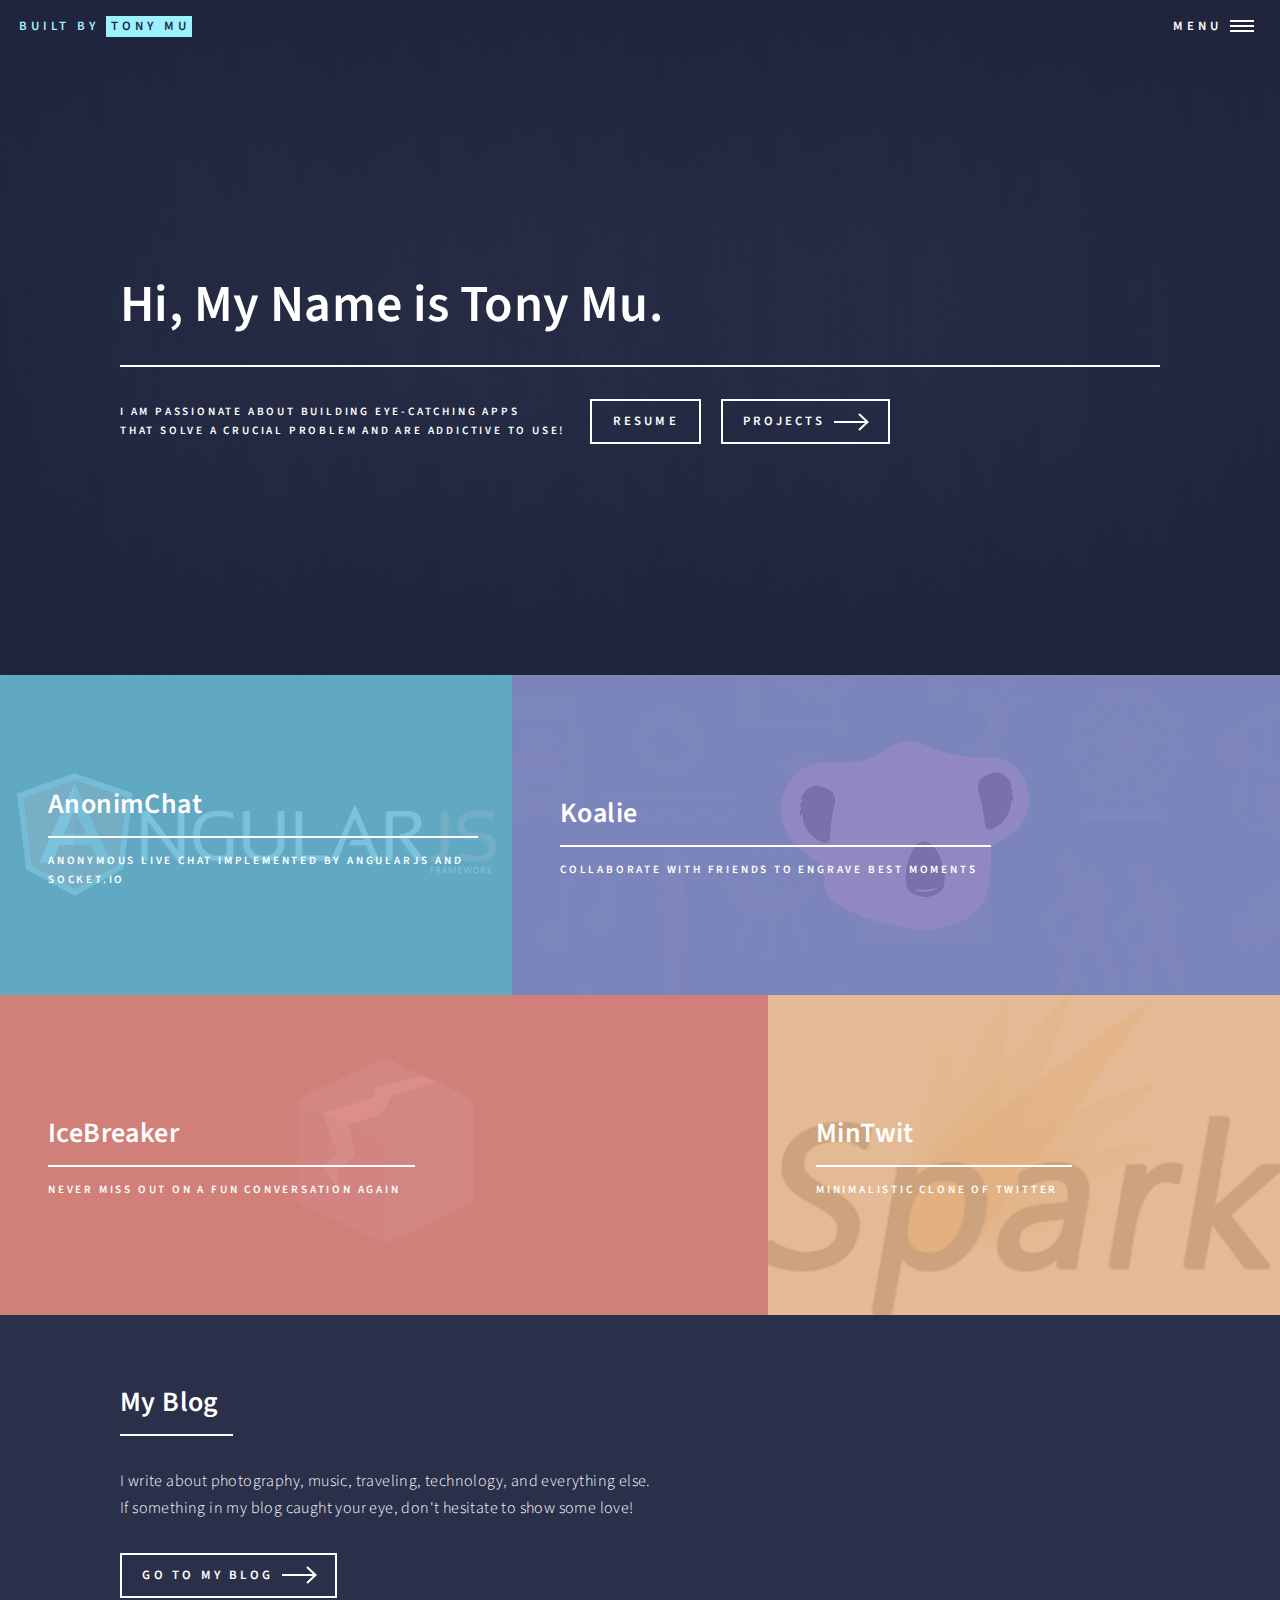
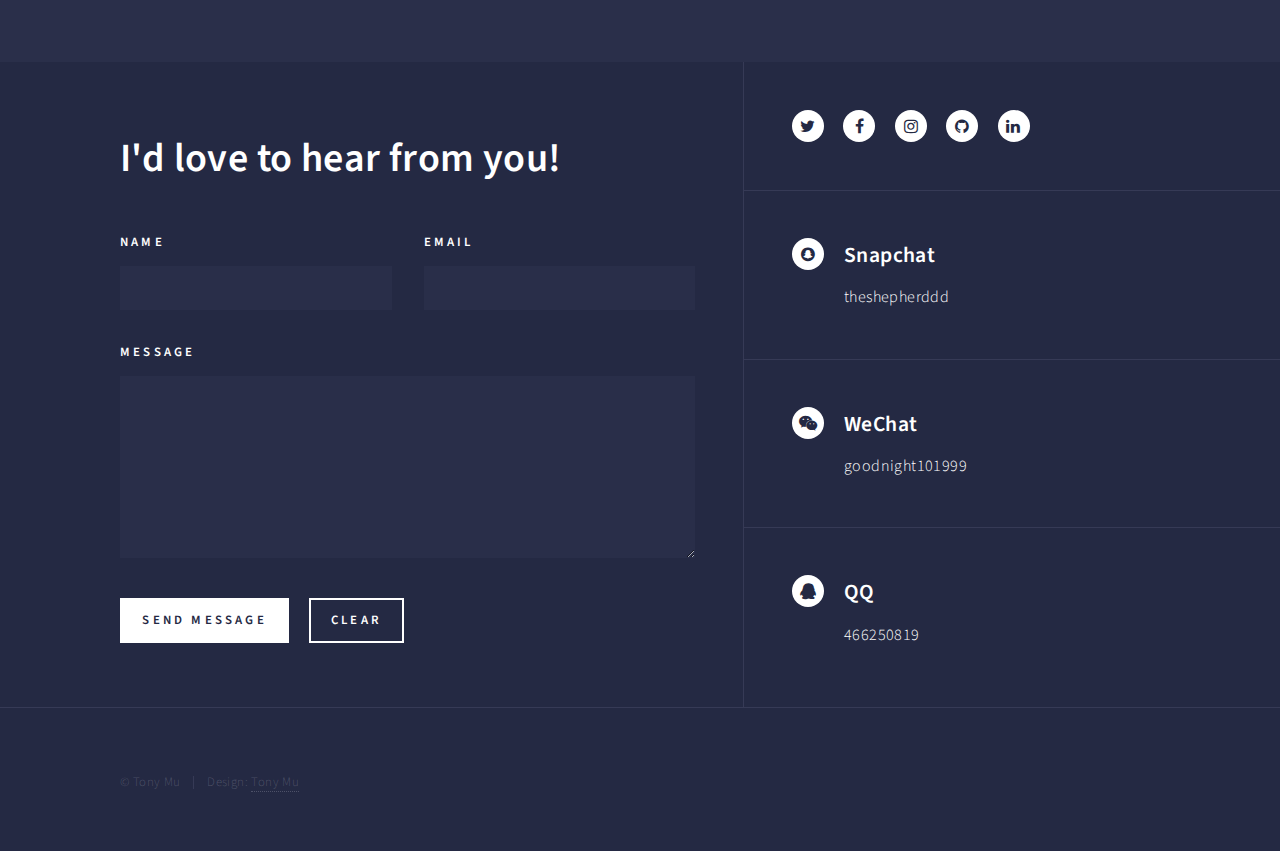
==== index.html @ 411e4b1d "changed content of feature image" ====
<!DOCTYPE HTML>
<html>
	<head>
		<title>@tonymuu</title>
		<meta charset="utf-8" />
		<meta name="viewport" content="width=device-width, initial-scale=1, user-scalable=no" />
		<meta property="og:title" content="@TonyMuu" />
		<meta property="og:type" content="portfolio" />
		<meta property="og:url" content="http://tonymuu.github.io/" />
		<meta property="og:image" content="http://tonymuu.github.io/images/feature.png" />
		<!--[if lte IE 8]><script src="assets/js/ie/html5shiv.js"></script><![endif]-->
		<link rel="stylesheet" href="assets/css/main.css" />
		<!--[if lte IE 9]><link rel="stylesheet" href="assets/css/ie9.css" /><![endif]-->
		<!--[if lte IE 8]><link rel="stylesheet" href="assets/css/ie8.css" /><![endif]-->
	</head>
	<body>

		<!-- Wrapper -->
			<div id="wrapper">

				<!-- Header -->
					<header id="header" class="alt">
						<a href="index.html" class="logo">Built <span>by <strong>Tony Mu</strong></span></a>
						<nav>
							<a href="#menu">Menu</a>
						</nav>
					</header>

				<!-- Menu -->
					<nav id="menu">
						<ul class="links">
							<li><a href="index.html">Home</a></li>
							<li><a href="https://drive.google.com/open?id=0B1cHug1K0j5HRnpONmhCLW1rVEk">Resume</a></li>
							<li><a href="#one">Projects</a></li>
							<li><a href="#two">Blog</a></li>
						</ul>
						<ul class="actions vertical">
							<li><a href="#contact" class="button special fit">Contact Me</a></li>
							<!-- <li><a href="#" class="button fit">Log In</a></li> -->
						</ul>
					</nav>

				<!-- Banner -->
					<section id="banner" class="major">
						<div class="inner">
							<header class="major">
								<h1>Hi, My Name is Tony Mu. </h1>
							</header>
							<div class="content">
								<p>I am passionate about building eye-catching apps <br>
									that solve a crucial problem and are addictive to use! <br></p>
								<ul class="actions">
									<li><a href="https://drive.google.com/open?id=0B1cHug1K0j5HRnpONmhCLW1rVEk" class="button">Resume</a></li>
									<li><a href="#one" class="button next scrolly">Projects</a></li>
								</ul>
							</div>
						</div>
					</section>

				<!-- Main -->
					<div id="main">

						<!-- One -->
							<section id="one" class="tiles">
								<article>
									<span class="image">
										<img src="images/pic01.jpg" alt="" />
									</span>
									<header class="major">
										<h3><a href="https://github.com/tonymuu/live-chat-app" class="link">AnonimChat</a></h3>
										<p>Anonymous live chat implemented by AngularJS and Socket.io</p>
									</header>
								</article>
								<article>
									<span class="image">
										<img src="images/pic02.jpg" alt="" />
									</span>
									<header class="major">
										<h3><a href="koalie.html" class="link">Koalie</a></h3>
										<p>Collaborate with friends to engrave best moments</p>
									</header>
								</article>
								<article>
									<span class="image">
										<img src="images/pic03.jpg" alt="" />
									</span>
									<header class="major">
										<h3><a href="icebreaker.html" class="link">IceBreaker</a></h3>
										<p>Never miss out on a fun conversation again</p>
									</header>
								</article>
								<article>
									<span class="image">
										<img src="images/pic04.jpg" alt="" />
									</span>
									<header class="major">
										<h3><a href="https://github.com/tonymuu/mini-twitter-clone" class="link">MinTwit</a></h3>
										<p>Minimalistic clone of twitter</p>
									</header>
								</article>
								<!-- <article>
									<span class="image">
										<img src="images/pic05.jpg" alt="" />
									</span>
									<header class="major">
										<h3><a href="landing.html" class="link">Etiam</a></h3>
										<p>Feugiat amet tempus</p>
									</header>
								</article> -->
							</section>

						<!-- Two -->
							<section id="two">
								<div class="inner">
									<header class="major">
										<h2>My Blog</h2>
									</header>
									<p>I write about photography, music, traveling, technology, and everything else. <br>
										If something in my blog caught your eye, don't hesitate to show some love!</p>
									<ul class="actions">
										<li><a href="http://www.itonymu.com/" class="button next">Go to My Blog</a></li>
									</ul>
								</div>
							</section>

					</div>

				<!-- Contact -->
					<section id="contact">
						<div class="inner">
							<section>
								<h1>I'd love to hear from you!</h1>
								<form action="https://formspree.io/tonymu4781@gmail.com" method="POST">
									<div class="field half first">
										<label for="name">Name</label>
										<input type="text" name="name" id="name" />
									</div>
									<div class="field half">
										<label for="email">Email</label>
										<input type="text" name="email" id="email" />
									</div>
									<div class="field">
										<label for="message">Message</label>
										<textarea name="message" id="message" rows="6"></textarea>
									</div>
									<ul class="actions">
										<li><input type="submit" value="Send Message" class="special" /></li>
										<li><input type="reset" value="Clear" /></li>
									</ul>
								</form>
							</section>
							<section class="split">
								<section>
									<ul class="icons">
										<li><a href="https://twitter.com/tonymuu" class="icon alt fa-twitter"><span class="label">Twitter</span></a></li>
										<li><a href="https://www.facebook.com/tong.mu.104" class="icon alt fa-facebook"><span class="label">Facebook</span></a></li>
										<li><a href="https://www.instagram.com/tonymuu/" class="icon alt fa-instagram"><span class="label">Instagram</span></a></li>
										<li><a href="https://github.com/tonymuu" class="icon alt fa-github"><span class="label">GitHub</span></a></li>
										<li><a href="https://www.linkedin.com/in/tonymu" class="icon alt fa-linkedin"><span class="label">LinkedIn</span></a></li>
									</ul>
								</section>
								<section>
									<div class="contact-method">
										<span class="icon alt fa-snapchat"></span>
										<h3>Snapchat</h3>
										<span>theshepherddd</span>
									</div>
								</section>
								<section>
									<div class="contact-method">
										<span class="icon alt fa-weixin"></span>
										<h3>WeChat</h3>
										<span>goodnight101999</span>
									</div>
								</section>
								<section>
									<div class="contact-method">
										<span class="icon alt fa-qq"></span>
										<h3>QQ</h3>
										<span>466250819</span>
									</div>
								</section>
							</section>
						</div>
					</section>

				<!-- Footer -->
					<footer id="footer">
						<div class="inner">
							<!-- <ul class="icons">
								<li><a href="https://twitter.com/tonymuu" class="icon alt fa-twitter"><span class="label">Twitter</span></a></li>
								<li><a href="https://www.facebook.com/tong.mu.104" class="icon alt fa-facebook"><span class="label">Facebook</span></a></li>
								<li><a href="https://www.instagram.com/tonymuu/" class="icon alt fa-instagram"><span class="label">Instagram</span></a></li>
								<li><a href="https://github.com/tonymuu" class="icon alt fa-github"><span class="label">GitHub</span></a></li>
								<li><a href="https://www.linkedin.com/in/tonymu" class="icon alt fa-linkedin"><span class="label">LinkedIn</span></a></li>
							</ul> -->
							<ul class="copyright">
								<li>&copy; Tony Mu</li><li>Design: <a href="#">Tony Mu</a></li>
							</ul>
						</div>
					</footer>

			</div>

		<!-- Scripts -->
			<script src="assets/js/jquery.min.js"></script>
			<script src="assets/js/jquery.scrolly.min.js"></script>
			<script src="assets/js/jquery.scrollex.min.js"></script>
			<script src="assets/js/skel.min.js"></script>
			<script src="assets/js/util.js"></script>
			<!--[if lte IE 8]><script src="assets/js/ie/respond.min.js"></script><![endif]-->
			<script src="assets/js/main.js"></script>
			<script>
  			(function(i,s,o,g,r,a,m){i['GoogleAnalyticsObject']=r;i[r]=i[r]||function(){
			  (i[r].q=i[r].q||[]).push(arguments)},i[r].l=1*new Date();a=s.createElement(o),
			  m=s.getElementsByTagName(o)[0];a.async=1;a.src=g;m.parentNode.insertBefore(a,m)
			  })(window,document,'script','https://www.google-analytics.com/analytics.js','ga');
			  ga('create', 'UA-88027079-1', 'auto');
			  ga('send', 'pageview');
			</script>

	</body>
</html>
---- assets/css/main.css ----
@import url(font-awesome.min.css);
@import url("https://fonts.googleapis.com/css?family=Source+Sans+Pro:300,300italic,600,600italic");

/*
	Forty by HTML5 UP
	html5up.net | @ajlkn
	Free for personal and commercial use under the CCA 3.0 license (html5up.net/license)
*/

/* Reset */

	html, body, div, span, applet, object, iframe, h1, h2, h3, h4, h5, h6, p, blockquote, pre, a, abbr, acronym, address, big, cite, code, del, dfn, em, img, ins, kbd, q, s, samp, small, strike, strong, sub, sup, tt, var, b, u, i, center, dl, dt, dd, ol, ul, li, fieldset, form, label, legend, table, caption, tbody, tfoot, thead, tr, th, td, article, aside, canvas, details, embed, figure, figcaption, footer, header, hgroup, menu, nav, output, ruby, section, summary, time, mark, audio, video {
		margin: 0;
		padding: 0;
		border: 0;
		font-size: 100%;
		font: inherit;
		vertical-align: baseline;
	}

	article, aside, details, figcaption, figure, footer, header, hgroup, menu, nav, section {
		display: block;
	}

	body {
		line-height: 1;
	}

	ol, ul {
		list-style: none;
	}

	blockquote, q {
		quotes: none;
	}

	blockquote:before, blockquote:after, q:before, q:after {
		content: '';
		content: none;
	}

	table {
		border-collapse: collapse;
		border-spacing: 0;
	}

	body {
		-webkit-text-size-adjust: none;
	}

/* Box Model */

	*, *:before, *:after {
		-moz-box-sizing: border-box;
		-webkit-box-sizing: border-box;
		box-sizing: border-box;
	}

/* Grid */

	.row {
		border-bottom: solid 1px transparent;
		-moz-box-sizing: border-box;
		-webkit-box-sizing: border-box;
		box-sizing: border-box;
	}

	.row > * {
		float: left;
		-moz-box-sizing: border-box;
		-webkit-box-sizing: border-box;
		box-sizing: border-box;
	}

	.row:after, .row:before {
		content: '';
		display: block;
		clear: both;
		height: 0;
	}

	.row.uniform > * > :first-child {
		margin-top: 0;
	}

	.row.uniform > * > :last-child {
		margin-bottom: 0;
	}

	.row.\30 \25 > * {
		padding: 0 0 0 0em;
	}

	.row.\30 \25 {
		margin: 0 0 -1px 0em;
	}

	.row.uniform.\30 \25 > * {
		padding: 0em 0 0 0em;
	}

	.row.uniform.\30 \25 {
		margin: 0em 0 -1px 0em;
	}

	.row > * {
		padding: 0 0 0 2em;
	}

	.row {
		margin: 0 0 -1px -2em;
	}

	.row.uniform > * {
		padding: 2em 0 0 2em;
	}

	.row.uniform {
		margin: -2em 0 -1px -2em;
	}

	.row.\32 00\25 > * {
		padding: 0 0 0 4em;
	}

	.row.\32 00\25 {
		margin: 0 0 -1px -4em;
	}

	.row.uniform.\32 00\25 > * {
		padding: 4em 0 0 4em;
	}

	.row.uniform.\32 00\25 {
		margin: -4em 0 -1px -4em;
	}

	.row.\31 50\25 > * {
		padding: 0 0 0 3em;
	}

	.row.\31 50\25 {
		margin: 0 0 -1px -3em;
	}

	.row.uniform.\31 50\25 > * {
		padding: 3em 0 0 3em;
	}

	.row.uniform.\31 50\25 {
		margin: -3em 0 -1px -3em;
	}

	.row.\35 0\25 > * {
		padding: 0 0 0 1em;
	}

	.row.\35 0\25 {
		margin: 0 0 -1px -1em;
	}

	.row.uniform.\35 0\25 > * {
		padding: 1em 0 0 1em;
	}

	.row.uniform.\35 0\25 {
		margin: -1em 0 -1px -1em;
	}

	.row.\32 5\25 > * {
		padding: 0 0 0 0.5em;
	}

	.row.\32 5\25 {
		margin: 0 0 -1px -0.5em;
	}

	.row.uniform.\32 5\25 > * {
		padding: 0.5em 0 0 0.5em;
	}

	.row.uniform.\32 5\25 {
		margin: -0.5em 0 -1px -0.5em;
	}

	.\31 2u, .\31 2u\24 {
		width: 100%;
		clear: none;
		margin-left: 0;
	}

	.\31 1u, .\31 1u\24 {
		width: 91.6666666667%;
		clear: none;
		margin-left: 0;
	}

	.\31 0u, .\31 0u\24 {
		width: 83.3333333333%;
		clear: none;
		margin-left: 0;
	}

	.\39 u, .\39 u\24 {
		width: 75%;
		clear: none;
		margin-left: 0;
	}

	.\38 u, .\38 u\24 {
		width: 66.6666666667%;
		clear: none;
		margin-left: 0;
	}

	.\37 u, .\37 u\24 {
		width: 58.3333333333%;
		clear: none;
		margin-left: 0;
	}

	.\36 u, .\36 u\24 {
		width: 50%;
		clear: none;
		margin-left: 0;
	}

	.\35 u, .\35 u\24 {
		width: 41.6666666667%;
		clear: none;
		margin-left: 0;
	}

	.\34 u, .\34 u\24 {
		width: 33.3333333333%;
		clear: none;
		margin-left: 0;
	}

	.\33 u, .\33 u\24 {
		width: 25%;
		clear: none;
		margin-left: 0;
	}

	.\32 u, .\32 u\24 {
		width: 16.6666666667%;
		clear: none;
		margin-left: 0;
	}

	.\31 u, .\31 u\24 {
		width: 8.3333333333%;
		clear: none;
		margin-left: 0;
	}

	.\31 2u\24 + *,
	.\31 1u\24 + *,
	.\31 0u\24 + *,
	.\39 u\24 + *,
	.\38 u\24 + *,
	.\37 u\24 + *,
	.\36 u\24 + *,
	.\35 u\24 + *,
	.\34 u\24 + *,
	.\33 u\24 + *,
	.\32 u\24 + *,
	.\31 u\24 + * {
		clear: left;
	}

	.\-11u {
		margin-left: 91.66667%;
	}

	.\-10u {
		margin-left: 83.33333%;
	}

	.\-9u {
		margin-left: 75%;
	}

	.\-8u {
		margin-left: 66.66667%;
	}

	.\-7u {
		margin-left: 58.33333%;
	}

	.\-6u {
		margin-left: 50%;
	}

	.\-5u {
		margin-left: 41.66667%;
	}

	.\-4u {
		margin-left: 33.33333%;
	}

	.\-3u {
		margin-left: 25%;
	}

	.\-2u {
		margin-left: 16.66667%;
	}

	.\-1u {
		margin-left: 8.33333%;
	}

	@media screen and (max-width: 1680px) {

		.row > * {
			padding: 0 0 0 2em;
		}

		.row {
			margin: 0 0 -1px -2em;
		}

		.row.uniform > * {
			padding: 2em 0 0 2em;
		}

		.row.uniform {
			margin: -2em 0 -1px -2em;
		}

		.row.\32 00\25 > * {
			padding: 0 0 0 4em;
		}

		.row.\32 00\25 {
			margin: 0 0 -1px -4em;
		}

		.row.uniform.\32 00\25 > * {
			padding: 4em 0 0 4em;
		}

		.row.uniform.\32 00\25 {
			margin: -4em 0 -1px -4em;
		}

		.row.\31 50\25 > * {
			padding: 0 0 0 3em;
		}

		.row.\31 50\25 {
			margin: 0 0 -1px -3em;
		}

		.row.uniform.\31 50\25 > * {
			padding: 3em 0 0 3em;
		}

		.row.uniform.\31 50\25 {
			margin: -3em 0 -1px -3em;
		}

		.row.\35 0\25 > * {
			padding: 0 0 0 1em;
		}

		.row.\35 0\25 {
			margin: 0 0 -1px -1em;
		}

		.row.uniform.\35 0\25 > * {
			padding: 1em 0 0 1em;
		}

		.row.uniform.\35 0\25 {
			margin: -1em 0 -1px -1em;
		}

		.row.\32 5\25 > * {
			padding: 0 0 0 0.5em;
		}

		.row.\32 5\25 {
			margin: 0 0 -1px -0.5em;
		}

		.row.uniform.\32 5\25 > * {
			padding: 0.5em 0 0 0.5em;
		}

		.row.uniform.\32 5\25 {
			margin: -0.5em 0 -1px -0.5em;
		}

		.\31 2u\28xlarge\29, .\31 2u\24\28xlarge\29 {
			width: 100%;
			clear: none;
			margin-left: 0;
		}

		.\31 1u\28xlarge\29, .\31 1u\24\28xlarge\29 {
			width: 91.6666666667%;
			clear: none;
			margin-left: 0;
		}

		.\31 0u\28xlarge\29, .\31 0u\24\28xlarge\29 {
			width: 83.3333333333%;
			clear: none;
			margin-left: 0;
		}

		.\39 u\28xlarge\29, .\39 u\24\28xlarge\29 {
			width: 75%;
			clear: none;
			margin-left: 0;
		}

		.\38 u\28xlarge\29, .\38 u\24\28xlarge\29 {
			width: 66.6666666667%;
			clear: none;
			margin-left: 0;
		}

		.\37 u\28xlarge\29, .\37 u\24\28xlarge\29 {
			width: 58.3333333333%;
			clear: none;
			margin-left: 0;
		}

		.\36 u\28xlarge\29, .\36 u\24\28xlarge\29 {
			width: 50%;
			clear: none;
			margin-left: 0;
		}

		.\35 u\28xlarge\29, .\35 u\24\28xlarge\29 {
			width: 41.6666666667%;
			clear: none;
			margin-left: 0;
		}

		.\34 u\28xlarge\29, .\34 u\24\28xlarge\29 {
			width: 33.3333333333%;
			clear: none;
			margin-left: 0;
		}

		.\33 u\28xlarge\29, .\33 u\24\28xlarge\29 {
			width: 25%;
			clear: none;
			margin-left: 0;
		}

		.\32 u\28xlarge\29, .\32 u\24\28xlarge\29 {
			width: 16.6666666667%;
			clear: none;
			margin-left: 0;
		}

		.\31 u\28xlarge\29, .\31 u\24\28xlarge\29 {
			width: 8.3333333333%;
			clear: none;
			margin-left: 0;
		}

		.\31 2u\24\28xlarge\29 + *,
		.\31 1u\24\28xlarge\29 + *,
		.\31 0u\24\28xlarge\29 + *,
		.\39 u\24\28xlarge\29 + *,
		.\38 u\24\28xlarge\29 + *,
		.\37 u\24\28xlarge\29 + *,
		.\36 u\24\28xlarge\29 + *,
		.\35 u\24\28xlarge\29 + *,
		.\34 u\24\28xlarge\29 + *,
		.\33 u\24\28xlarge\29 + *,
		.\32 u\24\28xlarge\29 + *,
		.\31 u\24\28xlarge\29 + * {
			clear: left;
		}

		.\-11u\28xlarge\29 {
			margin-left: 91.66667%;
		}

		.\-10u\28xlarge\29 {
			margin-left: 83.33333%;
		}

		.\-9u\28xlarge\29 {
			margin-left: 75%;
		}

		.\-8u\28xlarge\29 {
			margin-left: 66.66667%;
		}

		.\-7u\28xlarge\29 {
			margin-left: 58.33333%;
		}

		.\-6u\28xlarge\29 {
			margin-left: 50%;
		}

		.\-5u\28xlarge\29 {
			margin-left: 41.66667%;
		}

		.\-4u\28xlarge\29 {
			margin-left: 33.33333%;
		}

		.\-3u\28xlarge\29 {
			margin-left: 25%;
		}

		.\-2u\28xlarge\29 {
			margin-left: 16.66667%;
		}

		.\-1u\28xlarge\29 {
			margin-left: 8.33333%;
		}

	}

	@media screen and (max-width: 1280px) {

		.row > * {
			padding: 0 0 0 1.5em;
		}

		.row {
			margin: 0 0 -1px -1.5em;
		}

		.row.uniform > * {
			padding: 1.5em 0 0 1.5em;
		}

		.row.uniform {
			margin: -1.5em 0 -1px -1.5em;
		}

		.row.\32 00\25 > * {
			padding: 0 0 0 3em;
		}

		.row.\32 00\25 {
			margin: 0 0 -1px -3em;
		}

		.row.uniform.\32 00\25 > * {
			padding: 3em 0 0 3em;
		}

		.row.uniform.\32 00\25 {
			margin: -3em 0 -1px -3em;
		}

		.row.\31 50\25 > * {
			padding: 0 0 0 2.25em;
		}

		.row.\31 50\25 {
			margin: 0 0 -1px -2.25em;
		}

		.row.uniform.\31 50\25 > * {
			padding: 2.25em 0 0 2.25em;
		}

		.row.uniform.\31 50\25 {
			margin: -2.25em 0 -1px -2.25em;
		}

		.row.\35 0\25 > * {
			padding: 0 0 0 0.75em;
		}

		.row.\35 0\25 {
			margin: 0 0 -1px -0.75em;
		}

		.row.uniform.\35 0\25 > * {
			padding: 0.75em 0 0 0.75em;
		}

		.row.uniform.\35 0\25 {
			margin: -0.75em 0 -1px -0.75em;
		}

		.row.\32 5\25 > * {
			padding: 0 0 0 0.375em;
		}

		.row.\32 5\25 {
			margin: 0 0 -1px -0.375em;
		}

		.row.uniform.\32 5\25 > * {
			padding: 0.375em 0 0 0.375em;
		}

		.row.uniform.\32 5\25 {
			margin: -0.375em 0 -1px -0.375em;
		}

		.\31 2u\28large\29, .\31 2u\24\28large\29 {
			width: 100%;
			clear: none;
			margin-left: 0;
		}

		.\31 1u\28large\29, .\31 1u\24\28large\29 {
			width: 91.6666666667%;
			clear: none;
			margin-left: 0;
		}

		.\31 0u\28large\29, .\31 0u\24\28large\29 {
			width: 83.3333333333%;
			clear: none;
			margin-left: 0;
		}

		.\39 u\28large\29, .\39 u\24\28large\29 {
			width: 75%;
			clear: none;
			margin-left: 0;
		}

		.\38 u\28large\29, .\38 u\24\28large\29 {
			width: 66.6666666667%;
			clear: none;
			margin-left: 0;
		}

		.\37 u\28large\29, .\37 u\24\28large\29 {
			width: 58.3333333333%;
			clear: none;
			margin-left: 0;
		}

		.\36 u\28large\29, .\36 u\24\28large\29 {
			width: 50%;
			clear: none;
			margin-left: 0;
		}

		.\35 u\28large\29, .\35 u\24\28large\29 {
			width: 41.6666666667%;
			clear: none;
			margin-left: 0;
		}

		.\34 u\28large\29, .\34 u\24\28large\29 {
			width: 33.3333333333%;
			clear: none;
			margin-left: 0;
		}

		.\33 u\28large\29, .\33 u\24\28large\29 {
			width: 25%;
			clear: none;
			margin-left: 0;
		}

		.\32 u\28large\29, .\32 u\24\28large\29 {
			width: 16.6666666667%;
			clear: none;
			margin-left: 0;
		}

		.\31 u\28large\29, .\31 u\24\28large\29 {
			width: 8.3333333333%;
			clear: none;
			margin-left: 0;
		}

		.\31 2u\24\28large\29 + *,
		.\31 1u\24\28large\29 + *,
		.\31 0u\24\28large\29 + *,
		.\39 u\24\28large\29 + *,
		.\38 u\24\28large\29 + *,
		.\37 u\24\28large\29 + *,
		.\36 u\24\28large\29 + *,
		.\35 u\24\28large\29 + *,
		.\34 u\24\28large\29 + *,
		.\33 u\24\28large\29 + *,
		.\32 u\24\28large\29 + *,
		.\31 u\24\28large\29 + * {
			clear: left;
		}

		.\-11u\28large\29 {
			margin-left: 91.66667%;
		}

		.\-10u\28large\29 {
			margin-left: 83.33333%;
		}

		.\-9u\28large\29 {
			margin-left: 75%;
		}

		.\-8u\28large\29 {
			margin-left: 66.66667%;
		}

		.\-7u\28large\29 {
			margin-left: 58.33333%;
		}

		.\-6u\28large\29 {
			margin-left: 50%;
		}

		.\-5u\28large\29 {
			margin-left: 41.66667%;
		}

		.\-4u\28large\29 {
			margin-left: 33.33333%;
		}

		.\-3u\28large\29 {
			margin-left: 25%;
		}

		.\-2u\28large\29 {
			margin-left: 16.66667%;
		}

		.\-1u\28large\29 {
			margin-left: 8.33333%;
		}

	}

	@media screen and (max-width: 980px) {

		.row > * {
			padding: 0 0 0 1.5em;
		}

		.row {
			margin: 0 0 -1px -1.5em;
		}

		.row.uniform > * {
			padding: 1.5em 0 0 1.5em;
		}

		.row.uniform {
			margin: -1.5em 0 -1px -1.5em;
		}

		.row.\32 00\25 > * {
			padding: 0 0 0 3em;
		}

		.row.\32 00\25 {
			margin: 0 0 -1px -3em;
		}

		.row.uniform.\32 00\25 > * {
			padding: 3em 0 0 3em;
		}

		.row.uniform.\32 00\25 {
			margin: -3em 0 -1px -3em;
		}

		.row.\31 50\25 > * {
			padding: 0 0 0 2.25em;
		}

		.row.\31 50\25 {
			margin: 0 0 -1px -2.25em;
		}

		.row.uniform.\31 50\25 > * {
			padding: 2.25em 0 0 2.25em;
		}

		.row.uniform.\31 50\25 {
			margin: -2.25em 0 -1px -2.25em;
		}

		.row.\35 0\25 > * {
			padding: 0 0 0 0.75em;
		}

		.row.\35 0\25 {
			margin: 0 0 -1px -0.75em;
		}

		.row.uniform.\35 0\25 > * {
			padding: 0.75em 0 0 0.75em;
		}

		.row.uniform.\35 0\25 {
			margin: -0.75em 0 -1px -0.75em;
		}

		.row.\32 5\25 > * {
			padding: 0 0 0 0.375em;
		}

		.row.\32 5\25 {
			margin: 0 0 -1px -0.375em;
		}

		.row.uniform.\32 5\25 > * {
			padding: 0.375em 0 0 0.375em;
		}

		.row.uniform.\32 5\25 {
			margin: -0.375em 0 -1px -0.375em;
		}

		.\31 2u\28medium\29, .\31 2u\24\28medium\29 {
			width: 100%;
			clear: none;
			margin-left: 0;
		}

		.\31 1u\28medium\29, .\31 1u\24\28medium\29 {
			width: 91.6666666667%;
			clear: none;
			margin-left: 0;
		}

		.\31 0u\28medium\29, .\31 0u\24\28medium\29 {
			width: 83.3333333333%;
			clear: none;
			margin-left: 0;
		}

		.\39 u\28medium\29, .\39 u\24\28medium\29 {
			width: 75%;
			clear: none;
			margin-left: 0;
		}

		.\38 u\28medium\29, .\38 u\24\28medium\29 {
			width: 66.6666666667%;
			clear: none;
			margin-left: 0;
		}

		.\37 u\28medium\29, .\37 u\24\28medium\29 {
			width: 58.3333333333%;
			clear: none;
			margin-left: 0;
		}

		.\36 u\28medium\29, .\36 u\24\28medium\29 {
			width: 50%;
			clear: none;
			margin-left: 0;
		}

		.\35 u\28medium\29, .\35 u\24\28medium\29 {
			width: 41.6666666667%;
			clear: none;
			margin-left: 0;
		}

		.\34 u\28medium\29, .\34 u\24\28medium\29 {
			width: 33.3333333333%;
			clear: none;
			margin-left: 0;
		}

		.\33 u\28medium\29, .\33 u\24\28medium\29 {
			width: 25%;
			clear: none;
			margin-left: 0;
		}

		.\32 u\28medium\29, .\32 u\24\28medium\29 {
			width: 16.6666666667%;
			clear: none;
			margin-left: 0;
		}

		.\31 u\28medium\29, .\31 u\24\28medium\29 {
			width: 8.3333333333%;
			clear: none;
			margin-left: 0;
		}

		.\31 2u\24\28medium\29 + *,
		.\31 1u\24\28medium\29 + *,
		.\31 0u\24\28medium\29 + *,
		.\39 u\24\28medium\29 + *,
		.\38 u\24\28medium\29 + *,
		.\37 u\24\28medium\29 + *,
		.\36 u\24\28medium\29 + *,
		.\35 u\24\28medium\29 + *,
		.\34 u\24\28medium\29 + *,
		.\33 u\24\28medium\29 + *,
		.\32 u\24\28medium\29 + *,
		.\31 u\24\28medium\29 + * {
			clear: left;
		}

		.\-11u\28medium\29 {
			margin-left: 91.66667%;
		}

		.\-10u\28medium\29 {
			margin-left: 83.33333%;
		}

		.\-9u\28medium\29 {
			margin-left: 75%;
		}

		.\-8u\28medium\29 {
			margin-left: 66.66667%;
		}

		.\-7u\28medium\29 {
			margin-left: 58.33333%;
		}

		.\-6u\28medium\29 {
			margin-left: 50%;
		}

		.\-5u\28medium\29 {
			margin-left: 41.66667%;
		}

		.\-4u\28medium\29 {
			margin-left: 33.33333%;
		}

		.\-3u\28medium\29 {
			margin-left: 25%;
		}

		.\-2u\28medium\29 {
			margin-left: 16.66667%;
		}

		.\-1u\28medium\29 {
			margin-left: 8.33333%;
		}

	}

	@media screen and (max-width: 736px) {

		.row > * {
			padding: 0 0 0 1.25em;
		}

		.row {
			margin: 0 0 -1px -1.25em;
		}

		.row.uniform > * {
			padding: 1.25em 0 0 1.25em;
		}

		.row.uniform {
			margin: -1.25em 0 -1px -1.25em;
		}

		.row.\32 00\25 > * {
			padding: 0 0 0 2.5em;
		}

		.row.\32 00\25 {
			margin: 0 0 -1px -2.5em;
		}

		.row.uniform.\32 00\25 > * {
			padding: 2.5em 0 0 2.5em;
		}

		.row.uniform.\32 00\25 {
			margin: -2.5em 0 -1px -2.5em;
		}

		.row.\31 50\25 > * {
			padding: 0 0 0 1.875em;
		}

		.row.\31 50\25 {
			margin: 0 0 -1px -1.875em;
		}

		.row.uniform.\31 50\25 > * {
			padding: 1.875em 0 0 1.875em;
		}

		.row.uniform.\31 50\25 {
			margin: -1.875em 0 -1px -1.875em;
		}

		.row.\35 0\25 > * {
			padding: 0 0 0 0.625em;
		}

		.row.\35 0\25 {
			margin: 0 0 -1px -0.625em;
		}

		.row.uniform.\35 0\25 > * {
			padding: 0.625em 0 0 0.625em;
		}

		.row.uniform.\35 0\25 {
			margin: -0.625em 0 -1px -0.625em;
		}

		.row.\32 5\25 > * {
			padding: 0 0 0 0.3125em;
		}

		.row.\32 5\25 {
			margin: 0 0 -1px -0.3125em;
		}

		.row.uniform.\32 5\25 > * {
			padding: 0.3125em 0 0 0.3125em;
		}

		.row.uniform.\32 5\25 {
			margin: -0.3125em 0 -1px -0.3125em;
		}

		.\31 2u\28small\29, .\31 2u\24\28small\29 {
			width: 100%;
			clear: none;
			margin-left: 0;
		}

		.\31 1u\28small\29, .\31 1u\24\28small\29 {
			width: 91.6666666667%;
			clear: none;
			margin-left: 0;
		}

		.\31 0u\28small\29, .\31 0u\24\28small\29 {
			width: 83.3333333333%;
			clear: none;
			margin-left: 0;
		}

		.\39 u\28small\29, .\39 u\24\28small\29 {
			width: 75%;
			clear: none;
			margin-left: 0;
		}

		.\38 u\28small\29, .\38 u\24\28small\29 {
			width: 66.6666666667%;
			clear: none;
			margin-left: 0;
		}

		.\37 u\28small\29, .\37 u\24\28small\29 {
			width: 58.3333333333%;
			clear: none;
			margin-left: 0;
		}

		.\36 u\28small\29, .\36 u\24\28small\29 {
			width: 50%;
			clear: none;
			margin-left: 0;
		}

		.\35 u\28small\29, .\35 u\24\28small\29 {
			width: 41.6666666667%;
			clear: none;
			margin-left: 0;
		}

		.\34 u\28small\29, .\34 u\24\28small\29 {
			width: 33.3333333333%;
			clear: none;
			margin-left: 0;
		}

		.\33 u\28small\29, .\33 u\24\28small\29 {
			width: 25%;
			clear: none;
			margin-left: 0;
		}

		.\32 u\28small\29, .\32 u\24\28small\29 {
			width: 16.6666666667%;
			clear: none;
			margin-left: 0;
		}

		.\31 u\28small\29, .\31 u\24\28small\29 {
			width: 8.3333333333%;
			clear: none;
			margin-left: 0;
		}

		.\31 2u\24\28small\29 + *,
		.\31 1u\24\28small\29 + *,
		.\31 0u\24\28small\29 + *,
		.\39 u\24\28small\29 + *,
		.\38 u\24\28small\29 + *,
		.\37 u\24\28small\29 + *,
		.\36 u\24\28small\29 + *,
		.\35 u\24\28small\29 + *,
		.\34 u\24\28small\29 + *,
		.\33 u\24\28small\29 + *,
		.\32 u\24\28small\29 + *,
		.\31 u\24\28small\29 + * {
			clear: left;
		}

		.\-11u\28small\29 {
			margin-left: 91.66667%;
		}

		.\-10u\28small\29 {
			margin-left: 83.33333%;
		}

		.\-9u\28small\29 {
			margin-left: 75%;
		}

		.\-8u\28small\29 {
			margin-left: 66.66667%;
		}

		.\-7u\28small\29 {
			margin-left: 58.33333%;
		}

		.\-6u\28small\29 {
			margin-left: 50%;
		}

		.\-5u\28small\29 {
			margin-left: 41.66667%;
		}

		.\-4u\28small\29 {
			margin-left: 33.33333%;
		}

		.\-3u\28small\29 {
			margin-left: 25%;
		}

		.\-2u\28small\29 {
			margin-left: 16.66667%;
		}

		.\-1u\28small\29 {
			margin-left: 8.33333%;
		}

	}

	@media screen and (max-width: 480px) {

		.row > * {
			padding: 0 0 0 1.25em;
		}

		.row {
			margin: 0 0 -1px -1.25em;
		}

		.row.uniform > * {
			padding: 1.25em 0 0 1.25em;
		}

		.row.uniform {
			margin: -1.25em 0 -1px -1.25em;
		}

		.row.\32 00\25 > * {
			padding: 0 0 0 2.5em;
		}

		.row.\32 00\25 {
			margin: 0 0 -1px -2.5em;
		}

		.row.uniform.\32 00\25 > * {
			padding: 2.5em 0 0 2.5em;
		}

		.row.uniform.\32 00\25 {
			margin: -2.5em 0 -1px -2.5em;
		}

		.row.\31 50\25 > * {
			padding: 0 0 0 1.875em;
		}

		.row.\31 50\25 {
			margin: 0 0 -1px -1.875em;
		}

		.row.uniform.\31 50\25 > * {
			padding: 1.875em 0 0 1.875em;
		}

		.row.uniform.\31 50\25 {
			margin: -1.875em 0 -1px -1.875em;
		}

		.row.\35 0\25 > * {
			padding: 0 0 0 0.625em;
		}

		.row.\35 0\25 {
			margin: 0 0 -1px -0.625em;
		}

		.row.uniform.\35 0\25 > * {
			padding: 0.625em 0 0 0.625em;
		}

		.row.uniform.\35 0\25 {
			margin: -0.625em 0 -1px -0.625em;
		}

		.row.\32 5\25 > * {
			padding: 0 0 0 0.3125em;
		}

		.row.\32 5\25 {
			margin: 0 0 -1px -0.3125em;
		}

		.row.uniform.\32 5\25 > * {
			padding: 0.3125em 0 0 0.3125em;
		}

		.row.uniform.\32 5\25 {
			margin: -0.3125em 0 -1px -0.3125em;
		}

		.\31 2u\28xsmall\29, .\31 2u\24\28xsmall\29 {
			width: 100%;
			clear: none;
			margin-left: 0;
		}

		.\31 1u\28xsmall\29, .\31 1u\24\28xsmall\29 {
			width: 91.6666666667%;
			clear: none;
			margin-left: 0;
		}

		.\31 0u\28xsmall\29, .\31 0u\24\28xsmall\29 {
			width: 83.3333333333%;
			clear: none;
			margin-left: 0;
		}

		.\39 u\28xsmall\29, .\39 u\24\28xsmall\29 {
			width: 75%;
			clear: none;
			margin-left: 0;
		}

		.\38 u\28xsmall\29, .\38 u\24\28xsmall\29 {
			width: 66.6666666667%;
			clear: none;
			margin-left: 0;
		}

		.\37 u\28xsmall\29, .\37 u\24\28xsmall\29 {
			width: 58.3333333333%;
			clear: none;
			margin-left: 0;
		}

		.\36 u\28xsmall\29, .\36 u\24\28xsmall\29 {
			width: 50%;
			clear: none;
			margin-left: 0;
		}

		.\35 u\28xsmall\29, .\35 u\24\28xsmall\29 {
			width: 41.6666666667%;
			clear: none;
			margin-left: 0;
		}

		.\34 u\28xsmall\29, .\34 u\24\28xsmall\29 {
			width: 33.3333333333%;
			clear: none;
			margin-left: 0;
		}

		.\33 u\28xsmall\29, .\33 u\24\28xsmall\29 {
			width: 25%;
			clear: none;
			margin-left: 0;
		}

		.\32 u\28xsmall\29, .\32 u\24\28xsmall\29 {
			width: 16.6666666667%;
			clear: none;
			margin-left: 0;
		}

		.\31 u\28xsmall\29, .\31 u\24\28xsmall\29 {
			width: 8.3333333333%;
			clear: none;
			margin-left: 0;
		}

		.\31 2u\24\28xsmall\29 + *,
		.\31 1u\24\28xsmall\29 + *,
		.\31 0u\24\28xsmall\29 + *,
		.\39 u\24\28xsmall\29 + *,
		.\38 u\24\28xsmall\29 + *,
		.\37 u\24\28xsmall\29 + *,
		.\36 u\24\28xsmall\29 + *,
		.\35 u\24\28xsmall\29 + *,
		.\34 u\24\28xsmall\29 + *,
		.\33 u\24\28xsmall\29 + *,
		.\32 u\24\28xsmall\29 + *,
		.\31 u\24\28xsmall\29 + * {
			clear: left;
		}

		.\-11u\28xsmall\29 {
			margin-left: 91.66667%;
		}

		.\-10u\28xsmall\29 {
			margin-left: 83.33333%;
		}

		.\-9u\28xsmall\29 {
			margin-left: 75%;
		}

		.\-8u\28xsmall\29 {
			margin-left: 66.66667%;
		}

		.\-7u\28xsmall\29 {
			margin-left: 58.33333%;
		}

		.\-6u\28xsmall\29 {
			margin-left: 50%;
		}

		.\-5u\28xsmall\29 {
			margin-left: 41.66667%;
		}

		.\-4u\28xsmall\29 {
			margin-left: 33.33333%;
		}

		.\-3u\28xsmall\29 {
			margin-left: 25%;
		}

		.\-2u\28xsmall\29 {
			margin-left: 16.66667%;
		}

		.\-1u\28xsmall\29 {
			margin-left: 8.33333%;
		}

	}

	@media screen and (max-width: 360px) {

		.row > * {
			padding: 0 0 0 1.25em;
		}

		.row {
			margin: 0 0 -1px -1.25em;
		}

		.row.uniform > * {
			padding: 1.25em 0 0 1.25em;
		}

		.row.uniform {
			margin: -1.25em 0 -1px -1.25em;
		}

		.row.\32 00\25 > * {
			padding: 0 0 0 2.5em;
		}

		.row.\32 00\25 {
			margin: 0 0 -1px -2.5em;
		}

		.row.uniform.\32 00\25 > * {
			padding: 2.5em 0 0 2.5em;
		}

		.row.uniform.\32 00\25 {
			margin: -2.5em 0 -1px -2.5em;
		}

		.row.\31 50\25 > * {
			padding: 0 0 0 1.875em;
		}

		.row.\31 50\25 {
			margin: 0 0 -1px -1.875em;
		}

		.row.uniform.\31 50\25 > * {
			padding: 1.875em 0 0 1.875em;
		}

		.row.uniform.\31 50\25 {
			margin: -1.875em 0 -1px -1.875em;
		}

		.row.\35 0\25 > * {
			padding: 0 0 0 0.625em;
		}

		.row.\35 0\25 {
			margin: 0 0 -1px -0.625em;
		}

		.row.uniform.\35 0\25 > * {
			padding: 0.625em 0 0 0.625em;
		}

		.row.uniform.\35 0\25 {
			margin: -0.625em 0 -1px -0.625em;
		}

		.row.\32 5\25 > * {
			padding: 0 0 0 0.3125em;
		}

		.row.\32 5\25 {
			margin: 0 0 -1px -0.3125em;
		}

		.row.uniform.\32 5\25 > * {
			padding: 0.3125em 0 0 0.3125em;
		}

		.row.uniform.\32 5\25 {
			margin: -0.3125em 0 -1px -0.3125em;
		}

		.\31 2u\28xxsmall\29, .\31 2u\24\28xxsmall\29 {
			width: 100%;
			clear: none;
			margin-left: 0;
		}

		.\31 1u\28xxsmall\29, .\31 1u\24\28xxsmall\29 {
			width: 91.6666666667%;
			clear: none;
			margin-left: 0;
		}

		.\31 0u\28xxsmall\29, .\31 0u\24\28xxsmall\29 {
			width: 83.3333333333%;
			clear: none;
			margin-left: 0;
		}

		.\39 u\28xxsmall\29, .\39 u\24\28xxsmall\29 {
			width: 75%;
			clear: none;
			margin-left: 0;
		}

		.\38 u\28xxsmall\29, .\38 u\24\28xxsmall\29 {
			width: 66.6666666667%;
			clear: none;
			margin-left: 0;
		}

		.\37 u\28xxsmall\29, .\37 u\24\28xxsmall\29 {
			width: 58.3333333333%;
			clear: none;
			margin-left: 0;
		}

		.\36 u\28xxsmall\29, .\36 u\24\28xxsmall\29 {
			width: 50%;
			clear: none;
			margin-left: 0;
		}

		.\35 u\28xxsmall\29, .\35 u\24\28xxsmall\29 {
			width: 41.6666666667%;
			clear: none;
			margin-left: 0;
		}

		.\34 u\28xxsmall\29, .\34 u\24\28xxsmall\29 {
			width: 33.3333333333%;
			clear: none;
			margin-left: 0;
		}

		.\33 u\28xxsmall\29, .\33 u\24\28xxsmall\29 {
			width: 25%;
			clear: none;
			margin-left: 0;
		}

		.\32 u\28xxsmall\29, .\32 u\24\28xxsmall\29 {
			width: 16.6666666667%;
			clear: none;
			margin-left: 0;
		}

		.\31 u\28xxsmall\29, .\31 u\24\28xxsmall\29 {
			width: 8.3333333333%;
			clear: none;
			margin-left: 0;
		}

		.\31 2u\24\28xxsmall\29 + *,
		.\31 1u\24\28xxsmall\29 + *,
		.\31 0u\24\28xxsmall\29 + *,
		.\39 u\24\28xxsmall\29 + *,
		.\38 u\24\28xxsmall\29 + *,
		.\37 u\24\28xxsmall\29 + *,
		.\36 u\24\28xxsmall\29 + *,
		.\35 u\24\28xxsmall\29 + *,
		.\34 u\24\28xxsmall\29 + *,
		.\33 u\24\28xxsmall\29 + *,
		.\32 u\24\28xxsmall\29 + *,
		.\31 u\24\28xxsmall\29 + * {
			clear: left;
		}

		.\-11u\28xxsmall\29 {
			margin-left: 91.66667%;
		}

		.\-10u\28xxsmall\29 {
			margin-left: 83.33333%;
		}

		.\-9u\28xxsmall\29 {
			margin-left: 75%;
		}

		.\-8u\28xxsmall\29 {
			margin-left: 66.66667%;
		}

		.\-7u\28xxsmall\29 {
			margin-left: 58.33333%;
		}

		.\-6u\28xxsmall\29 {
			margin-left: 50%;
		}

		.\-5u\28xxsmall\29 {
			margin-left: 41.66667%;
		}

		.\-4u\28xxsmall\29 {
			margin-left: 33.33333%;
		}

		.\-3u\28xxsmall\29 {
			margin-left: 25%;
		}

		.\-2u\28xxsmall\29 {
			margin-left: 16.66667%;
		}

		.\-1u\28xxsmall\29 {
			margin-left: 8.33333%;
		}

	}

/* Basic */

	@-ms-viewport {
		width: device-width;
	}

	body {
		-ms-overflow-style: scrollbar;
	}

	@media screen and (max-width: 480px) {

		html, body {
			min-width: 320px;
		}

	}

	body {
		background: #242943;
	}

		body.is-loading *, body.is-loading *:before, body.is-loading *:after {
			-moz-animation: none !important;
			-webkit-animation: none !important;
			-ms-animation: none !important;
			animation: none !important;
			-moz-transition: none !important;
			-webkit-transition: none !important;
			-ms-transition: none !important;
			transition: none !important;
		}

/* Type */

	body, input, select, textarea {
		color: #ffffff;
		font-family: "Source Sans Pro", Helvetica, sans-serif;
		font-size: 17pt;
		font-weight: 300;
		letter-spacing: 0.025em;
		line-height: 1.65;
	}

		@media screen and (max-width: 1680px) {

			body, input, select, textarea {
				font-size: 14pt;
			}

		}

		@media screen and (max-width: 1280px) {

			body, input, select, textarea {
				font-size: 12pt;
			}

		}

		@media screen and (max-width: 360px) {

			body, input, select, textarea {
				font-size: 11pt;
			}

		}

	a {
		-moz-transition: color 0.2s ease-in-out, border-bottom-color 0.2s ease-in-out;
		-webkit-transition: color 0.2s ease-in-out, border-bottom-color 0.2s ease-in-out;
		-ms-transition: color 0.2s ease-in-out, border-bottom-color 0.2s ease-in-out;
		transition: color 0.2s ease-in-out, border-bottom-color 0.2s ease-in-out;
		border-bottom: dotted 1px;
		color: inherit;
		text-decoration: none;
	}

		a:hover {
			border-bottom-color: transparent;
			color: #9bf1ff !important;
		}

		a:active {
			color: #53e3fb !important;
		}

	strong, b {
		color: #ffffff;
		font-weight: 600;
	}

	em, i {
		font-style: italic;
	}

	p {
		margin: 0 0 2em 0;
	}

	h1, h2, h3, h4, h5, h6 {
		color: #ffffff;
		font-weight: 600;
		line-height: 1.65;
		margin: 0 0 1em 0;
	}

		h1 a, h2 a, h3 a, h4 a, h5 a, h6 a {
			color: inherit;
			border-bottom: 0;
		}

	h1 {
		font-size: 2.5em;
	}

	h2 {
		font-size: 1.75em;
	}

	h3 {
		font-size: 1.35em;
	}

	h4 {
		font-size: 1.1em;
	}

	h5 {
		font-size: 0.9em;
	}

	h6 {
		font-size: 0.7em;
	}

	@media screen and (max-width: 736px) {

		h1 {
			font-size: 2em;
		}

		h2 {
			font-size: 1.5em;
		}

		h3 {
			font-size: 1.25em;
		}

	}

	sub {
		font-size: 0.8em;
		position: relative;
		top: 0.5em;
	}

	sup {
		font-size: 0.8em;
		position: relative;
		top: -0.5em;
	}

	blockquote {
		border-left: solid 4px rgba(212, 212, 255, 0.1);
		font-style: italic;
		margin: 0 0 2em 0;
		padding: 0.5em 0 0.5em 2em;
	}

	code {
		background: rgba(212, 212, 255, 0.035);
		font-family: "Courier New", monospace;
		font-size: 0.9em;
		margin: 0 0.25em;
		padding: 0.25em 0.65em;
	}

	pre {
		-webkit-overflow-scrolling: touch;
		font-family: "Courier New", monospace;
		font-size: 0.9em;
		margin: 0 0 2em 0;
	}

		pre code {
			display: block;
			line-height: 1.75;
			padding: 1em 1.5em;
			overflow-x: auto;
		}

	hr {
		border: 0;
		border-bottom: solid 1px rgba(212, 212, 255, 0.1);
		margin: 2em 0;
	}

		hr.major {
			margin: 3em 0;
		}

	.align-left {
		text-align: left;
	}

	.align-center {
		text-align: center;
	}

	.align-right {
		text-align: right;
	}

/* Section/Article */

	section.special, article.special {
		text-align: center;
	}

	header.major {
		width: -moz-max-content;
		width: -webkit-max-content;
		width: -ms-max-content;
		width: max-content;
		margin-bottom: 2em;
	}

		header.major > :first-child {
			margin-bottom: 0;
			width: calc(100% + 0.5em);
		}

			header.major > :first-child:after {
				content: '';
				background-color: #ffffff;
				display: block;
				height: 2px;
				margin: 0.325em 0 0.5em 0;
				width: 100%;
			}

		header.major > p {
			font-size: 0.7em;
			font-weight: 600;
			letter-spacing: 0.25em;
			margin-bottom: 0;
			text-transform: uppercase;
		}

		body.is-ie header.major > :first-child:after {
			max-width: 9em;
		}

		body.is-ie header.major > h1:after {
			max-width: 100% !important;
		}

	@media screen and (max-width: 736px) {

		header.major > p br {
			display: none;
		}

	}

/* Form */

	form {
		margin: 0 0 2em 0;
	}

		form .field {
			margin: 0 0 2em 0;
		}

			form .field.half {
				width: 50%;
				float: left;
				padding: 0 0 0 1em;
			}

				form .field.half.first {
					padding: 0 1em 0 0;
				}

		form > .actions {
			margin: 2.5em 0 0 0 !important;
		}

		@media screen and (max-width: 736px) {

			form .field {
				margin: 0 0 1.5em 0;
			}

				form .field.half {
					padding: 0 0 0 0.75em;
				}

					form .field.half.first {
						padding: 0 0.75em 0 0;
					}

			form > .actions {
				margin: 2em 0 0 0 !important;
			}

		}

		@media screen and (max-width: 480px) {

			form .field.half {
				width: 100%;
				float: none;
				padding: 0;
			}

				form .field.half.first {
					padding: 0;
				}

		}

	label {
		color: #ffffff;
		display: block;
		font-size: 0.8em;
		font-weight: 600;
		letter-spacing: 0.25em;
		margin: 0 0 1em 0;
		text-transform: uppercase;
	}

	input[type="text"],
	input[type="password"],
	input[type="email"],
	input[type="tel"],
	input[type="search"],
	input[type="url"],
	select,
	textarea {
		-moz-appearance: none;
		-webkit-appearance: none;
		-ms-appearance: none;
		appearance: none;
		background: rgba(212, 212, 255, 0.035);
		border: none;
		border-radius: 0;
		color: inherit;
		display: block;
		outline: 0;
		padding: 0 1em;
		text-decoration: none;
		width: 100%;
	}

		input[type="text"]:invalid,
		input[type="password"]:invalid,
		input[type="email"]:invalid,
		input[type="tel"]:invalid,
		input[type="search"]:invalid,
		input[type="url"]:invalid,
		select:invalid,
		textarea:invalid {
			box-shadow: none;
		}

		input[type="text"]:focus,
		input[type="password"]:focus,
		input[type="email"]:focus,
		input[type="tel"]:focus,
		input[type="search"]:focus,
		input[type="url"]:focus,
		select:focus,
		textarea:focus {
			border-color: #9bf1ff;
			box-shadow: 0 0 0 2px #9bf1ff;
		}

	.select-wrapper {
		text-decoration: none;
		display: block;
		position: relative;
	}

		.select-wrapper:before {
			-moz-osx-font-smoothing: grayscale;
			-webkit-font-smoothing: antialiased;
			font-family: FontAwesome;
			font-style: normal;
			font-weight: normal;
			text-transform: none !important;
		}

		.select-wrapper:before {
			color: rgba(212, 212, 255, 0.1);
			content: '\f078';
			display: block;
			height: 2.75em;
			line-height: 2.75em;
			pointer-events: none;
			position: absolute;
			right: 0;
			text-align: center;
			top: 0;
			width: 2.75em;
		}

		.select-wrapper select::-ms-expand {
			display: none;
		}

	input[type="text"],
	input[type="password"],
	input[type="email"],
	input[type="tel"],
	input[type="search"],
	input[type="url"],
	select {
		height: 2.75em;
	}

	textarea {
		padding: 0.75em 1em;
	}

	input[type="checkbox"],
	input[type="radio"] {
		-moz-appearance: none;
		-webkit-appearance: none;
		-ms-appearance: none;
		appearance: none;
		display: block;
		float: left;
		margin-right: -2em;
		opacity: 0;
		width: 1em;
		z-index: -1;
	}

		input[type="checkbox"] + label,
		input[type="radio"] + label {
			text-decoration: none;
			color: #ffffff;
			cursor: pointer;
			display: inline-block;
			font-weight: 300;
			padding-left: 2.65em;
			padding-right: 0.75em;
			position: relative;
		}

			input[type="checkbox"] + label:before,
			input[type="radio"] + label:before {
				-moz-osx-font-smoothing: grayscale;
				-webkit-font-smoothing: antialiased;
				font-family: FontAwesome;
				font-style: normal;
				font-weight: normal;
				text-transform: none !important;
			}

			input[type="checkbox"] + label:before,
			input[type="radio"] + label:before {
				background: rgba(212, 212, 255, 0.035);
				content: '';
				display: inline-block;
				height: 1.65em;
				left: 0;
				letter-spacing: 0;
				line-height: 1.58125em;
				position: absolute;
				text-align: center;
				top: 0;
				width: 1.65em;
			}

		input[type="checkbox"]:checked + label:before,
		input[type="radio"]:checked + label:before {
			background: #ffffff;
			border-color: #9bf1ff;
			content: '\f00c';
			color: #242943;
		}

		input[type="checkbox"]:focus + label:before,
		input[type="radio"]:focus + label:before {
			box-shadow: 0 0 0 2px #9bf1ff;
		}

	input[type="radio"] + label:before {
		border-radius: 100%;
	}

	::-webkit-input-placeholder {
		color: rgba(244, 244, 255, 0.2) !important;
		opacity: 1.0;
	}

	:-moz-placeholder {
		color: rgba(244, 244, 255, 0.2) !important;
		opacity: 1.0;
	}

	::-moz-placeholder {
		color: rgba(244, 244, 255, 0.2) !important;
		opacity: 1.0;
	}

	:-ms-input-placeholder {
		color: rgba(244, 244, 255, 0.2) !important;
		opacity: 1.0;
	}

	.formerize-placeholder {
		color: rgba(244, 244, 255, 0.2) !important;
		opacity: 1.0;
	}

/* Box */

	.box {
		border: solid 1px rgba(212, 212, 255, 0.1);
		margin-bottom: 2em;
		padding: 1.5em;
	}

		.box > :last-child,
		.box > :last-child > :last-child,
		.box > :last-child > :last-child > :last-child {
			margin-bottom: 0;
		}

		.box.alt {
			border: 0;
			border-radius: 0;
			padding: 0;
		}

/* Icon */

	.icon {
		text-decoration: none;
		border-bottom: none;
		position: relative;
	}

		.icon:before {
			-moz-osx-font-smoothing: grayscale;
			-webkit-font-smoothing: antialiased;
			font-family: FontAwesome;
			font-style: normal;
			font-weight: normal;
			text-transform: none !important;
		}

		.icon > .label {
			display: none;
		}

		.icon.alt:before {
			background-color: #ffffff;
			border-radius: 100%;
			color: #242943;
			display: inline-block;
			height: 2em;
			line-height: 2em;
			text-align: center;
			width: 2em;
		}

	a.icon.alt:before {
		-moz-transition: background-color 0.2s ease-in-out;
		-webkit-transition: background-color 0.2s ease-in-out;
		-ms-transition: background-color 0.2s ease-in-out;
		transition: background-color 0.2s ease-in-out;
	}

	a.icon.alt:hover:before {
		background-color: #6fc3df;
	}

	a.icon.alt:active:before {
		background-color: #37a6cb;
	}

/* Image */

	.image {
		border: 0;
		display: inline-block;
		position: relative;
	}

		.image img {
			display: block;
		}

		.image.left, .image.right {
			max-width: 30%;
		}

			.image.left img, .image.right img {
				width: 100%;
			}

		.image.left {
			float: left;
			margin: 0 1.5em 1.25em 0;
			top: 0.25em;
		}

		.image.right {
			float: right;
			margin: 0 0 1.25em 1.5em;
			top: 0.25em;
		}

		.image.fit {
			display: block;
			margin: 0 0 2em 0;
			width: 100%;
		}

			.image.fit img {
				width: 100%;
			}

		.image.main {
			display: block;
			margin: 2.5em 0;
			width: 100%;
		}

			.image.main img {
				width: 100%;
			}

			@media screen and (max-width: 736px) {

				.image.main {
					margin: 1.5em 0;
				}

			}

/* List */

	ol {
		list-style: decimal;
		margin: 0 0 2em 0;
		padding-left: 1.25em;
	}

		ol li {
			padding-left: 0.25em;
		}

	ul {
		list-style: disc;
		margin: 0 0 2em 0;
		padding-left: 1em;
	}

		ul li {
			padding-left: 0.5em;
		}

		ul.alt {
			list-style: none;
			padding-left: 0;
		}

			ul.alt li {
				border-top: solid 1px rgba(212, 212, 255, 0.1);
				padding: 0.5em 0;
			}

				ul.alt li:first-child {
					border-top: 0;
					padding-top: 0;
				}

		ul.icons {
			cursor: default;
			list-style: none;
			padding-left: 0;
		}

			ul.icons li {
				display: inline-block;
				padding: 0 1em 0 0;
			}

				ul.icons li:last-child {
					padding-right: 0;
				}

			@media screen and (max-width: 736px) {

				ul.icons li {
					padding: 0 0.75em 0 0;
				}

			}

		ul.actions {
			cursor: default;
			list-style: none;
			padding-left: 0;
		}

			ul.actions li {
				display: inline-block;
				padding: 0 1em 0 0;
				vertical-align: middle;
			}

				ul.actions li:last-child {
					padding-right: 0;
				}

			ul.actions.small li {
				padding: 0 1em 0 0;
			}

			ul.actions.vertical li {
				display: block;
				padding: 1em 0 0 0;
			}

				ul.actions.vertical li:first-child {
					padding-top: 0;
				}

				ul.actions.vertical li > * {
					margin-bottom: 0;
				}

			ul.actions.vertical.small li:first-child {
				padding-top: 0;
			}

			ul.actions.fit {
				display: table;
				margin-left: -1em;
				padding: 0;
				table-layout: fixed;
				width: calc(100% + 1em);
			}

				ul.actions.fit li {
					display: table-cell;
					padding: 0 0 0 1em;
				}

					ul.actions.fit li > * {
						margin-bottom: 0;
					}

				ul.actions.fit.small {
					margin-left: -1em;
					width: calc(100% + 1em);
				}

					ul.actions.fit.small li {
						padding: 0 0 0 1em;
					}

		ul.pagination {
			cursor: default;
			list-style: none;
			padding-left: 0;
		}

			ul.pagination li {
				display: inline-block;
				padding-left: 0;
				vertical-align: middle;
			}

				ul.pagination li > .page {
					-moz-transition: background-color 0.2s ease-in-out, color 0.2s ease-in-out;
					-webkit-transition: background-color 0.2s ease-in-out, color 0.2s ease-in-out;
					-ms-transition: background-color 0.2s ease-in-out, color 0.2s ease-in-out;
					transition: background-color 0.2s ease-in-out, color 0.2s ease-in-out;
					border-bottom: 0;
					display: inline-block;
					font-size: 0.8em;
					font-weight: 600;
					height: 1.5em;
					line-height: 1.5em;
					margin: 0 0.125em;
					min-width: 1.5em;
					padding: 0 0.5em;
					text-align: center;
				}

					ul.pagination li > .page.active {
						background-color: #ffffff;
						color: #242943;
					}

						ul.pagination li > .page.active:hover {
							background-color: #9bf1ff;
							color: #242943 !important;
						}

						ul.pagination li > .page.active:active {
							background-color: #53e3fb;
						}

				ul.pagination li:first-child {
					padding-right: 0.75em;
				}

				ul.pagination li:last-child {
					padding-left: 0.75em;
				}

			@media screen and (max-width: 480px) {

				ul.pagination li:nth-child(n+2):nth-last-child(n+2) {
					display: none;
				}

				ul.pagination li:first-child {
					padding-right: 0;
				}

			}

	dl {
		margin: 0 0 2em 0;
	}

		dl dt {
			display: block;
			font-weight: 600;
			margin: 0 0 1em 0;
		}

		dl dd {
			margin-left: 2em;
		}

/* Table */

	.table-wrapper {
		-webkit-overflow-scrolling: touch;
		overflow-x: auto;
	}

	table {
		margin: 0 0 2em 0;
		width: 100%;
	}

		table tbody tr {
			border: solid 1px rgba(212, 212, 255, 0.1);
			border-left: 0;
			border-right: 0;
		}

			table tbody tr:nth-child(2n + 1) {
				background-color: rgba(212, 212, 255, 0.035);
			}

		table td {
			padding: 0.75em 0.75em;
		}

		table th {
			color: #ffffff;
			font-size: 0.9em;
			font-weight: 600;
			padding: 0 0.75em 0.75em 0.75em;
			text-align: left;
		}

		table thead {
			border-bottom: solid 2px rgba(212, 212, 255, 0.1);
		}

		table tfoot {
			border-top: solid 2px rgba(212, 212, 255, 0.1);
		}

		table.alt {
			border-collapse: separate;
		}

			table.alt tbody tr td {
				border: solid 1px rgba(212, 212, 255, 0.1);
				border-left-width: 0;
				border-top-width: 0;
			}

				table.alt tbody tr td:first-child {
					border-left-width: 1px;
				}

			table.alt tbody tr:first-child td {
				border-top-width: 1px;
			}

			table.alt thead {
				border-bottom: 0;
			}

			table.alt tfoot {
				border-top: 0;
			}

/* Button */

	input[type="submit"],
	input[type="reset"],
	input[type="button"],
	button,
	.button {
		-moz-appearance: none;
		-webkit-appearance: none;
		-ms-appearance: none;
		appearance: none;
		-moz-transition: background-color 0.2s ease-in-out, box-shadow 0.2s ease-in-out, color 0.2s ease-in-out;
		-webkit-transition: background-color 0.2s ease-in-out, box-shadow 0.2s ease-in-out, color 0.2s ease-in-out;
		-ms-transition: background-color 0.2s ease-in-out, box-shadow 0.2s ease-in-out, color 0.2s ease-in-out;
		transition: background-color 0.2s ease-in-out, box-shadow 0.2s ease-in-out, color 0.2s ease-in-out;
		background-color: transparent;
		border: 0;
		border-radius: 0;
		box-shadow: inset 0 0 0 2px #ffffff;
		color: #ffffff;
		cursor: pointer;
		display: inline-block;
		font-size: 0.8em;
		font-weight: 600;
		height: 3.5em;
		letter-spacing: 0.25em;
		line-height: 3.5em;
		padding: 0 1.75em;
		text-align: center;
		text-decoration: none;
		text-transform: uppercase;
		white-space: nowrap;
	}

		input[type="submit"]:hover, input[type="submit"]:active,
		input[type="reset"]:hover,
		input[type="reset"]:active,
		input[type="button"]:hover,
		input[type="button"]:active,
		button:hover,
		button:active,
		.button:hover,
		.button:active {
			box-shadow: inset 0 0 0 2px #9bf1ff;
			color: #9bf1ff;
		}

		input[type="submit"]:active,
		input[type="reset"]:active,
		input[type="button"]:active,
		button:active,
		.button:active {
			background-color: rgba(155, 241, 255, 0.1);
			box-shadow: inset 0 0 0 2px #53e3fb;
			color: #53e3fb;
		}

		input[type="submit"].icon:before,
		input[type="reset"].icon:before,
		input[type="button"].icon:before,
		button.icon:before,
		.button.icon:before {
			margin-right: 0.5em;
		}

		input[type="submit"].fit,
		input[type="reset"].fit,
		input[type="button"].fit,
		button.fit,
		.button.fit {
			display: block;
			margin: 0 0 1em 0;
			width: 100%;
		}

		input[type="submit"].small,
		input[type="reset"].small,
		input[type="button"].small,
		button.small,
		.button.small {
			font-size: 0.6em;
		}

		input[type="submit"].big,
		input[type="reset"].big,
		input[type="button"].big,
		button.big,
		.button.big {
			font-size: 1.25em;
			height: 3em;
			line-height: 3em;
		}

		input[type="submit"].next,
		input[type="reset"].next,
		input[type="button"].next,
		button.next,
		.button.next {
			padding-right: 4.5em;
			position: relative;
		}

			input[type="submit"].next:before, input[type="submit"].next:after,
			input[type="reset"].next:before,
			input[type="reset"].next:after,
			input[type="button"].next:before,
			input[type="button"].next:after,
			button.next:before,
			button.next:after,
			.button.next:before,
			.button.next:after {
				-moz-transition: opacity 0.2s ease-in-out;
				-webkit-transition: opacity 0.2s ease-in-out;
				-ms-transition: opacity 0.2s ease-in-out;
				transition: opacity 0.2s ease-in-out;
				background-position: center right;
				background-repeat: no-repeat;
				background-size: 36px 24px;
				content: '';
				display: block;
				height: 100%;
				position: absolute;
				right: 1.5em;
				top: 0;
				vertical-align: middle;
				width: 36px;
			}

			input[type="submit"].next:before,
			input[type="reset"].next:before,
			input[type="button"].next:before,
			button.next:before,
			.button.next:before {
				background-image: url("data:image/svg+xml;charset=utf8,%3Csvg xmlns='http://www.w3.org/2000/svg' xmlns:xlink='http://www.w3.org/1999/xlink' width='36px' height='24px' viewBox='0 0 36 24' zoomAndPan='disable'%3E%3Cstyle%3Eline %7B stroke: %23ffffff%3B stroke-width: 2px%3B %7D%3C/style%3E%3Cline x1='0' y1='12' x2='34' y2='12' /%3E%3Cline x1='25' y1='4' x2='34' y2='12.5' /%3E%3Cline x1='25' y1='20' x2='34' y2='11.5' /%3E%3C/svg%3E");
			}

			input[type="submit"].next:after,
			input[type="reset"].next:after,
			input[type="button"].next:after,
			button.next:after,
			.button.next:after {
				background-image: url("data:image/svg+xml;charset=utf8,%3Csvg xmlns='http://www.w3.org/2000/svg' xmlns:xlink='http://www.w3.org/1999/xlink' width='36px' height='24px' viewBox='0 0 36 24' zoomAndPan='disable'%3E%3Cstyle%3Eline %7B stroke: %239bf1ff%3B stroke-width: 2px%3B %7D%3C/style%3E%3Cline x1='0' y1='12' x2='34' y2='12' /%3E%3Cline x1='25' y1='4' x2='34' y2='12.5' /%3E%3Cline x1='25' y1='20' x2='34' y2='11.5' /%3E%3C/svg%3E");
				opacity: 0;
				z-index: 1;
			}

			input[type="submit"].next:hover:after, input[type="submit"].next:active:after,
			input[type="reset"].next:hover:after,
			input[type="reset"].next:active:after,
			input[type="button"].next:hover:after,
			input[type="button"].next:active:after,
			button.next:hover:after,
			button.next:active:after,
			.button.next:hover:after,
			.button.next:active:after {
				opacity: 1;
			}

			@media screen and (max-width: 1280px) {

				input[type="submit"].next,
				input[type="reset"].next,
				input[type="button"].next,
				button.next,
				.button.next {
					padding-right: 5em;
				}

			}

		input[type="submit"].special,
		input[type="reset"].special,
		input[type="button"].special,
		button.special,
		.button.special {
			background-color: #ffffff;
			box-shadow: none;
			color: #242943;
		}

			input[type="submit"].special:hover, input[type="submit"].special:active,
			input[type="reset"].special:hover,
			input[type="reset"].special:active,
			input[type="button"].special:hover,
			input[type="button"].special:active,
			button.special:hover,
			button.special:active,
			.button.special:hover,
			.button.special:active {
				background-color: #9bf1ff;
				color: #242943 !important;
			}

			input[type="submit"].special:active,
			input[type="reset"].special:active,
			input[type="button"].special:active,
			button.special:active,
			.button.special:active {
				background-color: #53e3fb;
			}

		input[type="submit"].disabled, input[type="submit"]:disabled,
		input[type="reset"].disabled,
		input[type="reset"]:disabled,
		input[type="button"].disabled,
		input[type="button"]:disabled,
		button.disabled,
		button:disabled,
		.button.disabled,
		.button:disabled {
			-moz-pointer-events: none;
			-webkit-pointer-events: none;
			-ms-pointer-events: none;
			pointer-events: none;
			cursor: default;
			opacity: 0.25;
		}

/* Tiles */

	.tiles {
		display: -moz-flex;
		display: -webkit-flex;
		display: -ms-flex;
		display: flex;
		-moz-flex-wrap: wrap;
		-webkit-flex-wrap: wrap;
		-ms-flex-wrap: wrap;
		flex-wrap: wrap;
		border-top: 0 !important;
	}

		.tiles + * {
			border-top: 0 !important;
		}

		.tiles article {
			-moz-align-items: center;
			-webkit-align-items: center;
			-ms-align-items: center;
			align-items: center;
			display: -moz-flex;
			display: -webkit-flex;
			display: -ms-flex;
			display: flex;
			-moz-transition: -moz-transform 0.25s ease, opacity 0.25s ease, -moz-filter 1s ease, -webkit-filter 1s ease;
			-webkit-transition: -webkit-transform 0.25s ease, opacity 0.25s ease, -webkit-filter 1s ease, -webkit-filter 1s ease;
			-ms-transition: -ms-transform 0.25s ease, opacity 0.25s ease, -ms-filter 1s ease, -webkit-filter 1s ease;
			transition: transform 0.25s ease, opacity 0.25s ease, filter 1s ease, -webkit-filter 1s ease;
			padding: 4em 4em 2em 4em ;
			background-position: center;
			background-repeat: no-repeat;
			background-size: cover;
			cursor: default;
			height: 40vh;
			max-height: 40em;
			min-height: 23em;
			overflow: hidden;
			position: relative;
			width: 40%;
		}

			.tiles article .image {
				display: none;
			}

			.tiles article header {
				position: relative;
				z-index: 3;
			}

			.tiles article h3 {
				font-size: 1.75em;
			}

				.tiles article h3 a:hover {
					color: inherit !important;
				}

			.tiles article .link.primary {
				border: 0;
				height: 100%;
				left: 0;
				position: absolute;
				top: 0;
				width: 100%;
				z-index: 4;
			}

			.tiles article:before {
				-moz-transition: opacity 0.5s ease;
				-webkit-transition: opacity 0.5s ease;
				-ms-transition: opacity 0.5s ease;
				transition: opacity 0.5s ease;
				bottom: 0;
				content: '';
				display: block;
				height: 100%;
				left: 0;
				opacity: 0.85;
				position: absolute;
				width: 100%;
				z-index: 2;
			}

			.tiles article:after {
				background-color: rgba(36, 41, 67, 0.25);
				content: '';
				display: block;
				height: 100%;
				left: 0;
				position: absolute;
				top: 0;
				width: 100%;
				z-index: 1;
			}

			.tiles article:hover:before {
				opacity: 0;
			}

			.tiles article.is-transitioning {
				-moz-transform: scale(0.95);
				-webkit-transform: scale(0.95);
				-ms-transform: scale(0.95);
				transform: scale(0.95);
				-moz-filter: blur(0.5em);
				-webkit-filter: blur(0.5em);
				-ms-filter: blur(0.5em);
				filter: blur(0.5em);
				opacity: 0;
			}

			.tiles article:nth-child(4n - 1), .tiles article:nth-child(4n - 2) {
				width: 60%;
			}

			.tiles article:nth-child(6n - 5):before {
				background-color: #6fc3df;
			}

			.tiles article:nth-child(6n - 4):before {
				background-color: #8d82c4;
			}

			.tiles article:nth-child(6n - 3):before {
				background-color: #ec8d81;
			}

			.tiles article:nth-child(6n - 2):before {
				background-color: #e7b788;
			}

			.tiles article:nth-child(6n - 1):before {
				background-color: #8ea9e8;
			}

			.tiles article:nth-child(6n):before {
				background-color: #87c5a4;
			}

		@media screen and (max-width: 1280px) {

			.tiles article {
				padding: 4em 3em 2em 3em ;
				height: 30vh;
				max-height: 30em;
				min-height: 20em;
			}

		}

		@media screen and (max-width: 980px) {

			.tiles article {
				width: 50% !important;
			}

		}

		@media screen and (max-width: 736px) {

			.tiles article {
				padding: 3em 1.5em 1em 1.5em ;
				height: 16em;
				max-height: none;
				min-height: 0;
			}

				.tiles article h3 {
					font-size: 1.5em;
				}

		}

		@media screen and (max-width: 480px) {

			.tiles {
				display: block;
			}

				.tiles article {
					height: 20em;
					width: 100% !important;
				}

		}

/* Contact Method */

	.contact-method {
		margin: 0 0 2em 0;
		padding-left: 3.25em;
		position: relative;
	}

		.contact-method .icon {
			left: 0;
			position: absolute;
			top: 0;
		}

		.contact-method h3 {
			margin: 0 0 0.5em 0;
		}

/* Spotlights */

	.spotlights {
		border-top: 0 !important;
	}

		.spotlights + * {
			border-top: 0 !important;
		}

		.spotlights > section {
			display: -moz-flex;
			display: -webkit-flex;
			display: -ms-flex;
			display: flex;
			-moz-flex-direction: row;
			-webkit-flex-direction: row;
			-ms-flex-direction: row;
			flex-direction: row;
			background-color: #2e3450;
		}

			.spotlights > section > .image {
				background-position: center center;
				background-size: cover;
				border-radius: 0;
				display: block;
				position: relative;
				width: 30%;
			}

				.spotlights > section > .image img {
					border-radius: 0;
					display: block;
					width: 100%;
				}

				.spotlights > section > .image:before {
					background: rgba(36, 41, 67, 0.9);
					content: '';
					display: block;
					height: 100%;
					left: 0;
					opacity: 0;
					position: absolute;
					top: 0;
					width: 100%;
				}

			.spotlights > section > .content {
				display: -moz-flex;
				display: -webkit-flex;
				display: -ms-flex;
				display: flex;
				-moz-flex-direction: column;
				-webkit-flex-direction: column;
				-ms-flex-direction: column;
				flex-direction: column;
				-moz-justify-content: center;
				-webkit-justify-content: center;
				-ms-justify-content: center;
				justify-content: center;
				-moz-align-items: center;
				-webkit-align-items: center;
				-ms-align-items: center;
				align-items: center;
				padding: 2em 3em 0.1em 3em ;
				width: 70%;
			}

				.spotlights > section > .content > .inner {
					margin: 0 auto;
					max-width: 100%;
					width: 65em;
				}

			.spotlights > section:nth-child(2n) {
				-moz-flex-direction: row-reverse;
				-webkit-flex-direction: row-reverse;
				-ms-flex-direction: row-reverse;
				flex-direction: row-reverse;
				background-color: #333856;
			}

				.spotlights > section:nth-child(2n) > .content {
					-moz-align-items: -moz-flex-end;
					-webkit-align-items: -webkit-flex-end;
					-ms-align-items: -ms-flex-end;
					align-items: flex-end;
				}

		@media screen and (max-width: 1680px) {

			.spotlights > section > .image {
				width: 40%;
			}

			.spotlights > section > .content {
				width: 60%;
			}

		}

		@media screen and (max-width: 1280px) {

			.spotlights > section > .image {
				width: 45%;
			}

			.spotlights > section > .content {
				width: 55%;
			}

		}

		@media screen and (max-width: 980px) {

			.spotlights > section {
				display: block;
			}

				.spotlights > section > .image {
					width: 100%;
				}

				.spotlights > section > .content {
					padding: 4em 3em 2em 3em ;
					width: 100%;
				}

		}

		@media screen and (max-width: 736px) {

			.spotlights > section > .content {
				padding: 3em 1.5em 1em 1.5em ;
			}

		}

/* Header */

	@-moz-keyframes reveal-header {
		0% {
			top: -4em;
			opacity: 0;
		}

		100% {
			top: 0;
			opacity: 1;
		}
	}

	@-webkit-keyframes reveal-header {
		0% {
			top: -4em;
			opacity: 0;
		}

		100% {
			top: 0;
			opacity: 1;
		}
	}

	@-ms-keyframes reveal-header {
		0% {
			top: -4em;
			opacity: 0;
		}

		100% {
			top: 0;
			opacity: 1;
		}
	}

	@keyframes reveal-header {
		0% {
			top: -4em;
			opacity: 0;
		}

		100% {
			top: 0;
			opacity: 1;
		}
	}

	#header {
		display: -moz-flex;
		display: -webkit-flex;
		display: -ms-flex;
		display: flex;
		background-color: #2a2f4a;
		box-shadow: 0 0 0.25em 0 rgba(0, 0, 0, 0.15);
		cursor: default;
		font-weight: 600;
		height: 3.25em;
		left: 0;
		letter-spacing: 0.25em;
		line-height: 3.25em;
		margin: 0;
		position: fixed;
		text-transform: uppercase;
		top: 0;
		width: 100%;
		z-index: 10000;
	}

		#header .logo {
			border: 0;
			display: inline-block;
			font-size: 0.8em;
			height: inherit;
			line-height: inherit;
			padding: 0 1.5em;
		}

			#header .logo strong {
				-moz-transition: background-color 0.2s ease-in-out, color 0.2s ease-in-out;
				-webkit-transition: background-color 0.2s ease-in-out, color 0.2s ease-in-out;
				-ms-transition: background-color 0.2s ease-in-out, color 0.2s ease-in-out;
				transition: background-color 0.2s ease-in-out, color 0.2s ease-in-out;
				background-color: #ffffff;
				color: #242943;
				display: inline-block;
				line-height: 1.65em;
				margin-right: 0.325em;
				padding: 0 0.125em 0 0.375em;
			}

			#header .logo:hover strong {
				background-color: #9bf1ff;
			}

			#header .logo:active strong {
				background-color: #53e3fb;
			}

		#header nav {
			display: -moz-flex;
			display: -webkit-flex;
			display: -ms-flex;
			display: flex;
			-moz-justify-content: -moz-flex-end;
			-webkit-justify-content: -webkit-flex-end;
			-ms-justify-content: -ms-flex-end;
			justify-content: flex-end;
			-moz-flex-grow: 1;
			-webkit-flex-grow: 1;
			-ms-flex-grow: 1;
			flex-grow: 1;
			height: inherit;
			line-height: inherit;
		}

			#header nav a {
				border: 0;
				display: block;
				font-size: 0.8em;
				height: inherit;
				line-height: inherit;
				padding: 0 0.75em;
				position: relative;
				vertical-align: middle;
			}

				#header nav a:last-child {
					padding-right: 1.5em;
				}

				#header nav a[href="#menu"] {
					padding-right: 3.325em !important;
				}

					#header nav a[href="#menu"]:before, #header nav a[href="#menu"]:after {
						background-image: url("data:image/svg+xml;charset=utf8,%3Csvg xmlns='http://www.w3.org/2000/svg' width='24' height='32' viewBox='0 0 24 32' preserveAspectRatio='none'%3E%3Cstyle%3Eline %7B stroke-width: 2px%3B stroke: %23ffffff%3B %7D%3C/style%3E%3Cline x1='0' y1='11' x2='24' y2='11' /%3E%3Cline x1='0' y1='21' x2='24' y2='21' /%3E%3Cline x1='0' y1='16' x2='24' y2='16' /%3E%3C/svg%3E");
						background-position: center;
						background-repeat: no-repeat;
						background-size: 24px 32px;
						content: '';
						display: block;
						height: 100%;
						position: absolute;
						right: 1.5em;
						top: 0;
						vertical-align: middle;
						width: 24px;
					}

					#header nav a[href="#menu"]:after {
						-moz-transition: opacity 0.2s ease-in-out;
						-webkit-transition: opacity 0.2s ease-in-out;
						-ms-transition: opacity 0.2s ease-in-out;
						transition: opacity 0.2s ease-in-out;
						background-image: url("data:image/svg+xml;charset=utf8,%3Csvg xmlns='http://www.w3.org/2000/svg' width='24' height='32' viewBox='0 0 24 32' preserveAspectRatio='none'%3E%3Cstyle%3Eline %7B stroke-width: 2px%3B stroke: %239bf1ff%3B %7D%3C/style%3E%3Cline x1='0' y1='11' x2='24' y2='11' /%3E%3Cline x1='0' y1='21' x2='24' y2='21' /%3E%3Cline x1='0' y1='16' x2='24' y2='16' /%3E%3C/svg%3E");
						opacity: 0;
						z-index: 1;
					}

					#header nav a[href="#menu"]:hover:after, #header nav a[href="#menu"]:active:after {
						opacity: 1;
					}

					#header nav a[href="#menu"]:last-child {
						padding-right: 3.875em !important;
					}

						#header nav a[href="#menu"]:last-child:before, #header nav a[href="#menu"]:last-child:after {
							right: 2em;
						}

		#header.reveal {
			-moz-animation: reveal-header 0.35s ease;
			-webkit-animation: reveal-header 0.35s ease;
			-ms-animation: reveal-header 0.35s ease;
			animation: reveal-header 0.35s ease;
		}

		#header.alt {
			-moz-transition: opacity 2.5s ease;
			-webkit-transition: opacity 2.5s ease;
			-ms-transition: opacity 2.5s ease;
			transition: opacity 2.5s ease;
			-moz-transition-delay: 0.75s;
			-webkit-transition-delay: 0.75s;
			-ms-transition-delay: 0.75s;
			transition-delay: 0.75s;
			-moz-animation: none;
			-webkit-animation: none;
			-ms-animation: none;
			animation: none;
			background-color: transparent;
			box-shadow: none;
			position: absolute;
		}

			#header.alt.style1 .logo strong {
				color: #6fc3df;
			}

			#header.alt.style2 .logo strong {
				color: #8d82c4;
			}

			#header.alt.style3 .logo strong {
				color: #ec8d81;
			}

			#header.alt.style4 .logo strong {
				color: #e7b788;
			}

			#header.alt.style5 .logo strong {
				color: #8ea9e8;
			}

			#header.alt.style6 .logo strong {
				color: #87c5a4;
			}

		body.is-loading #header.alt {
			opacity: 0;
		}

		@media screen and (max-width: 1680px) {

			#header nav a[href="#menu"] {
				padding-right: 3.75em !important;
			}

				#header nav a[href="#menu"]:last-child {
					padding-right: 4.25em !important;
				}

		}

		@media screen and (max-width: 1280px) {

			#header nav a[href="#menu"] {
				padding-right: 4em !important;
			}

				#header nav a[href="#menu"]:last-child {
					padding-right: 4.5em !important;
				}

		}

		@media screen and (max-width: 736px) {

			#header {
				height: 2.75em;
				line-height: 2.75em;
			}

				#header .logo {
					padding: 0 1em;
				}

				#header nav a {
					padding: 0 0.5em;
				}

					#header nav a:last-child {
						padding-right: 1em;
					}

					#header nav a[href="#menu"] {
						padding-right: 3.25em !important;
					}

						#header nav a[href="#menu"]:before, #header nav a[href="#menu"]:after {
							right: 0.75em;
						}

						#header nav a[href="#menu"]:last-child {
							padding-right: 4em !important;
						}

							#header nav a[href="#menu"]:last-child:before, #header nav a[href="#menu"]:last-child:after {
								right: 1.5em;
							}

		}

		@media screen and (max-width: 480px) {

			#header .logo span {
				display: none;
			}

			#header nav a[href="#menu"] {
				overflow: hidden;
				padding-right: 0 !important;
				text-indent: 5em;
				white-space: nowrap;
				width: 5em;
			}

				#header nav a[href="#menu"]:before, #header nav a[href="#menu"]:after {
					right: 0;
					width: inherit;
				}

				#header nav a[href="#menu"]:last-child:before, #header nav a[href="#menu"]:last-child:after {
					width: 4em;
					right: 0;
				}

		}

/* Banner */

	#banner {
		-moz-align-items: center;
		-webkit-align-items: center;
		-ms-align-items: center;
		align-items: center;
		background-image: url("../../images/banner.jpg");
		display: -moz-flex;
		display: -webkit-flex;
		display: -ms-flex;
		display: flex;
		padding: 6em 0 2em 0 ;
		background-attachment: fixed;
		background-position: center;
		background-repeat: no-repeat;
		background-size: cover;
		border-bottom: 0 !important;
		cursor: default;
		height: 60vh;
		margin-bottom: -3.25em;
		max-height: 32em;
		min-height: 22em;
		position: relative;
		top: -3.25em;
	}

		#banner:after {
			-moz-transition: opacity 2.5s ease;
			-webkit-transition: opacity 2.5s ease;
			-ms-transition: opacity 2.5s ease;
			transition: opacity 2.5s ease;
			-moz-transition-delay: 0.75s;
			-webkit-transition-delay: 0.75s;
			-ms-transition-delay: 0.75s;
			transition-delay: 0.75s;
			-moz-pointer-events: none;
			-webkit-pointer-events: none;
			-ms-pointer-events: none;
			pointer-events: none;
			background-color: #242943;
			content: '';
			display: block;
			height: 100%;
			left: 0;
			opacity: 0.85;
			position: absolute;
			top: 0;
			width: 100%;
			z-index: 1;
		}

		#banner h1 {
			font-size: 3.25em;
		}

		#banner > .inner {
			-moz-transition: opacity 1.5s ease, -moz-transform 0.5s ease-out, -moz-filter 0.5s ease, -webkit-filter 0.5s ease;
			-webkit-transition: opacity 1.5s ease, -webkit-transform 0.5s ease-out, -webkit-filter 0.5s ease, -webkit-filter 0.5s ease;
			-ms-transition: opacity 1.5s ease, -ms-transform 0.5s ease-out, -ms-filter 0.5s ease, -webkit-filter 0.5s ease;
			transition: opacity 1.5s ease, transform 0.5s ease-out, filter 0.5s ease, -webkit-filter 0.5s ease;
			padding: 0 !important;
			position: relative;
			z-index: 2;
		}

			#banner > .inner .image {
				display: none;
			}

			#banner > .inner header {
				width: auto;
			}

				#banner > .inner header > :first-child {
					width: auto;
				}

					#banner > .inner header > :first-child:after {
						max-width: 100%;
					}

			#banner > .inner .content {
				display: -moz-flex;
				display: -webkit-flex;
				display: -ms-flex;
				display: flex;
				-moz-align-items: center;
				-webkit-align-items: center;
				-ms-align-items: center;
				align-items: center;
				margin: 0 0 2em 0;
			}

				#banner > .inner .content > * {
					margin-left: 1.5em;
					margin-bottom: 0;
				}

				#banner > .inner .content > :first-child {
					margin-left: 0;
				}

				#banner > .inner .content p {
					font-size: 0.7em;
					font-weight: 600;
					letter-spacing: 0.25em;
					text-transform: uppercase;
				}

		#banner.major {
			height: 75vh;
			min-height: 30em;
			max-height: 50em;
		}

			#banner.major.alt {
				opacity: 0.75;
			}

		#banner.style1:after {
			background-color: #6fc3df;
		}

		#banner.style2:after {
			background-color: #8d82c4;
		}

		#banner.style3:after {
			background-color: #ec8d81;
		}

		#banner.style4:after {
			background-color: #e7b788;
		}

		#banner.style5:after {
			background-color: #8ea9e8;
		}

		#banner.style6:after {
			background-color: #87c5a4;
		}

		body.is-loading #banner:after {
			opacity: 1.0;
		}

		body.is-loading #banner > .inner {
			-moz-filter: blur(0.125em);
			-webkit-filter: blur(0.125em);
			-ms-filter: blur(0.125em);
			filter: blur(0.125em);
			-moz-transform: translateX(-0.5em);
			-webkit-transform: translateX(-0.5em);
			-ms-transform: translateX(-0.5em);
			transform: translateX(-0.5em);
			opacity: 0;
		}

		@media screen and (max-width: 1280px) {

			#banner {
				background-attachment: scroll;
			}

		}

		@media screen and (max-width: 736px) {

			#banner {
				padding: 5em 0 1em 0 ;
				height: auto;
				margin-bottom: -2.75em;
				max-height: none;
				min-height: 0;
				top: -2.75em;
			}

				#banner h1 {
					font-size: 2em;
				}

				#banner > .inner .content {
					display: block;
				}

					#banner > .inner .content > * {
						margin-left: 0;
						margin-bottom: 2em;
					}

				#banner.major {
					height: auto;
					min-height: 0;
					max-height: none;
				}

		}

		@media screen and (max-width: 480px) {

			#banner {
				padding: 6em 0 2em 0 ;
			}

				#banner > .inner .content p br {
					display: none;
				}

				#banner.major {
					padding: 8em 0 4em 0 ;
				}

		}

/* Main */

	#main {
		background-color: #2a2f4a;
	}

		#main > * {
			border-top: solid 1px rgba(212, 212, 255, 0.1);
		}

			#main > *:first-child {
				border-top: 0;
			}

			#main > * > .inner {
				padding: 4em 0 2em 0 ;
				margin: 0 auto;
				max-width: 65em;
				width: calc(100% - 6em);
			}

				@media screen and (max-width: 736px) {

					#main > * > .inner {
						padding: 3em 0 1em 0 ;
						width: calc(100% - 3em);
					}

				}

		#main.alt {
			background-color: transparent;
			border-bottom: solid 1px rgba(212, 212, 255, 0.1);
		}

/* Contact */

	#contact {
		border-bottom: solid 1px rgba(212, 212, 255, 0.1);
		overflow-x: hidden;
	}

		#contact > .inner {
			display: -moz-flex;
			display: -webkit-flex;
			display: -ms-flex;
			display: flex;
			padding: 0 !important;
		}

			#contact > .inner > :nth-child(2n - 1) {
				padding: 4em 3em 2em 0 ;
				border-right: solid 1px rgba(212, 212, 255, 0.1);
				width: 60%;
			}

			#contact > .inner > :nth-child(2n) {
				padding-left: 3em;
				width: 40%;
			}

			#contact > .inner > .split {
				padding: 0;
			}

				#contact > .inner > .split > * {
					padding: 3em 0 1em 3em ;
					position: relative;
				}

					#contact > .inner > .split > *:before {
						border-top: solid 1px rgba(212, 212, 255, 0.1);
						content: '';
						display: block;
						margin-left: -3em;
						position: absolute;
						top: 0;
						width: calc(100vw + 3em);
					}

				#contact > .inner > .split > :first-child:before {
					display: none;
				}

		@media screen and (max-width: 980px) {

			#contact > .inner {
				display: block;
			}

				#contact > .inner > :nth-child(2n - 1) {
					padding: 4em 0 2em 0 ;
					border-right: 0;
					width: 100%;
				}

				#contact > .inner > :nth-child(2n) {
					padding-left: 0;
					width: 100%;
				}

				#contact > .inner > .split > * {
					padding: 3em 0 1em 0 ;
				}

				#contact > .inner > .split > :first-child:before {
					display: block;
				}

		}

		@media screen and (max-width: 736px) {

			#contact > .inner > :nth-child(2n - 1) {
				padding: 3em 0 1em 0 ;
			}

		}

/* Footer */

	#footer .copyright {
		font-size: 0.8em;
		list-style: none;
		padding-left: 0;
	}

		#footer .copyright li {
			border-left: solid 1px rgba(212, 212, 255, 0.1);
			color: rgba(244, 244, 255, 0.2);
			display: inline-block;
			line-height: 1;
			margin-left: 1em;
			padding-left: 1em;
		}

			#footer .copyright li:first-child {
				border-left: 0;
				margin-left: 0;
				padding-left: 0;
			}

	@media screen and (max-width: 480px) {

		#footer .copyright li {
			display: block;
			border-left: 0;
			margin-left: 0;
			padding-left: 0;
			line-height: inherit;
		}

	}

/* Wrapper */

	#wrapper {
		-moz-transition: -moz-filter 0.35s ease, -webkit-filter 0.35s ease, opacity 0.375s ease-out;
		-webkit-transition: -webkit-filter 0.35s ease, -webkit-filter 0.35s ease, opacity 0.375s ease-out;
		-ms-transition: -ms-filter 0.35s ease, -webkit-filter 0.35s ease, opacity 0.375s ease-out;
		transition: filter 0.35s ease, -webkit-filter 0.35s ease, opacity 0.375s ease-out;
		padding-top: 3.25em;
	}

		#wrapper.is-transitioning {
			opacity: 0;
		}

		#wrapper > * > .inner {
			padding: 4em 0 2em 0 ;
			margin: 0 auto;
			max-width: 65em;
			width: calc(100% - 6em);
		}

			@media screen and (max-width: 736px) {

				#wrapper > * > .inner {
					padding: 3em 0 1em 0 ;
					width: calc(100% - 3em);
				}

			}

		@media screen and (max-width: 736px) {

			#wrapper {
				padding-top: 2.75em;
			}

		}

/* Menu */

	#menu {
		-moz-transition: -moz-transform 0.35s ease, opacity 0.35s ease, visibility 0.35s;
		-webkit-transition: -webkit-transform 0.35s ease, opacity 0.35s ease, visibility 0.35s;
		-ms-transition: -ms-transform 0.35s ease, opacity 0.35s ease, visibility 0.35s;
		transition: transform 0.35s ease, opacity 0.35s ease, visibility 0.35s;
		-moz-align-items: center;
		-webkit-align-items: center;
		-ms-align-items: center;
		align-items: center;
		display: -moz-flex;
		display: -webkit-flex;
		display: -ms-flex;
		display: flex;
		-moz-justify-content: center;
		-webkit-justify-content: center;
		-ms-justify-content: center;
		justify-content: center;
		-moz-pointer-events: none;
		-webkit-pointer-events: none;
		-ms-pointer-events: none;
		pointer-events: none;
		background: rgba(36, 41, 67, 0.9);
		box-shadow: none;
		height: 100%;
		left: 0;
		opacity: 0;
		overflow: hidden;
		padding: 3em 2em;
		position: fixed;
		top: 0;
		visibility: hidden;
		width: 100%;
		z-index: 10002;
	}

		#menu .inner {
			-moz-transition: -moz-transform 0.35s ease-out, opacity 0.35s ease, visibility 0.35s;
			-webkit-transition: -webkit-transform 0.35s ease-out, opacity 0.35s ease, visibility 0.35s;
			-ms-transition: -ms-transform 0.35s ease-out, opacity 0.35s ease, visibility 0.35s;
			transition: transform 0.35s ease-out, opacity 0.35s ease, visibility 0.35s;
			-moz-transform: rotateX(20deg);
			-webkit-transform: rotateX(20deg);
			-ms-transform: rotateX(20deg);
			transform: rotateX(20deg);
			-webkit-overflow-scrolling: touch;
			max-width: 100%;
			max-height: 100vh;
			opacity: 0;
			overflow: auto;
			text-align: center;
			visibility: hidden;
			width: 18em;
		}

			#menu .inner > :first-child {
				margin-top: 2em;
			}

			#menu .inner > :last-child {
				margin-bottom: 3em;
			}

		#menu ul {
			margin: 0 0 1em 0;
		}

			#menu ul.links {
				list-style: none;
				padding: 0;
			}

				#menu ul.links > li {
					padding: 0;
				}

					#menu ul.links > li > a:not(.button) {
						border: 0;
						border-top: solid 1px rgba(212, 212, 255, 0.1);
						display: block;
						font-size: 0.8em;
						font-weight: 600;
						letter-spacing: 0.25em;
						line-height: 4em;
						text-decoration: none;
						text-transform: uppercase;
					}

					#menu ul.links > li > .button {
						display: block;
						margin: 0.5em 0 0 0;
					}

					#menu ul.links > li:first-child > a:not(.button) {
						border-top: 0 !important;
					}

		#menu .close {
			-moz-transition: color 0.2s ease-in-out;
			-webkit-transition: color 0.2s ease-in-out;
			-ms-transition: color 0.2s ease-in-out;
			transition: color 0.2s ease-in-out;
			-webkit-tap-highlight-color: transparent;
			border: 0;
			cursor: pointer;
			display: block;
			height: 4em;
			line-height: 4em;
			overflow: hidden;
			padding-right: 1.25em;
			position: absolute;
			right: 0;
			text-align: right;
			text-indent: 8em;
			top: 0;
			vertical-align: middle;
			white-space: nowrap;
			width: 8em;
		}

			#menu .close:before, #menu .close:after {
				-moz-transition: opacity 0.2s ease-in-out;
				-webkit-transition: opacity 0.2s ease-in-out;
				-ms-transition: opacity 0.2s ease-in-out;
				transition: opacity 0.2s ease-in-out;
				background-position: center;
				background-repeat: no-repeat;
				content: '';
				display: block;
				height: 4em;
				position: absolute;
				right: 0;
				top: 0;
				width: 4em;
			}

			#menu .close:before {
				background-image: url("data:image/svg+xml;charset=utf8,%3Csvg xmlns='http://www.w3.org/2000/svg' xmlns:xlink='http://www.w3.org/1999/xlink' width='20px' height='20px' viewBox='0 0 20 20' zoomAndPan='disable'%3E%3Cstyle%3Eline %7B stroke: %23ffffff%3B stroke-width: 2%3B %7D%3C/style%3E%3Cline x1='0' y1='0' x2='20' y2='20' /%3E%3Cline x1='20' y1='0' x2='0' y2='20' /%3E%3C/svg%3E");
			}

			#menu .close:after {
				background-image: url("data:image/svg+xml;charset=utf8,%3Csvg xmlns='http://www.w3.org/2000/svg' xmlns:xlink='http://www.w3.org/1999/xlink' width='20px' height='20px' viewBox='0 0 20 20' zoomAndPan='disable'%3E%3Cstyle%3Eline %7B stroke: %239bf1ff%3B stroke-width: 2%3B %7D%3C/style%3E%3Cline x1='0' y1='0' x2='20' y2='20' /%3E%3Cline x1='20' y1='0' x2='0' y2='20' /%3E%3C/svg%3E");
				opacity: 0;
			}

			#menu .close:hover:after, #menu .close:active:after {
				opacity: 1;
			}

	body.is-ie #menu {
		background: rgba(42, 47, 74, 0.975);
	}

	body.is-menu-visible #wrapper {
		-moz-filter: blur(0.5em);
		-webkit-filter: blur(0.5em);
		-ms-filter: blur(0.5em);
		filter: blur(0.5em);
	}

	body.is-menu-visible #menu {
		-moz-pointer-events: auto;
		-webkit-pointer-events: auto;
		-ms-pointer-events: auto;
		pointer-events: auto;
		opacity: 1;
		visibility: visible;
	}

		body.is-menu-visible #menu .inner {
			-moz-transform: none;
			-webkit-transform: none;
			-ms-transform: none;
			transform: none;
			opacity: 1;
			visibility: visible;
		}
---- assets/css/ie9.css ----
/*
	Forty by HTML5 UP
	html5up.net | @ajlkn
	Free for personal and commercial use under the CCA 3.0 license (html5up.net/license)
*/

/* Spotlights */

	.spotlights > section:after {
		content: '';
		display: block;
		clear: both;
	}

	.spotlights > section > .image {
		float: left;
	}

	.spotlights > section > .content {
		float: left;
	}

/* Tiles */

	.tiles:after {
		content: '';
		display: block;
		clear: both;
	}

	.tiles article {
		padding: 8em 4em 6em 4em ;
		float: left;
		height: auto;
		max-height: none;
		min-height: 0;
	}

/* Header */

	#header .logo {
		position: absolute;
		top: 0;
		left: 0;
	}

	#header nav {
		position: absolute;
		top: 0;
		right: 0;
	}

/* Banner */

	#banner {
		padding: 7em 0 4em 0 ;
		background-attachment: scroll;
		height: auto;
		max-height: none;
		min-height: 0;
	}

		#banner > .inner .content {
			display: block;
		}

			#banner > .inner .content > * {
				margin-left: 0;
				margin: 0 0 2em 0;
			}

		#banner.major {
			height: auto;
			max-height: none;
			min-height: 0;
		}

/* Contact */

	#contact:after {
		content: '';
		display: block;
		clear: both;
	}

	#contact > .inner > * {
		float: left;
	}

/* Menu */

	#menu .inner {
		margin: 0 auto;
	}
---- assets/css/ie8.css ----
/*
	Forty by HTML5 UP
	html5up.net | @ajlkn
	Free for personal and commercial use under the CCA 3.0 license (html5up.net/license)
*/

/* Button */

	.button {
		border: solid 2px !important;
	}

		.button.next {
			padding-right: 1.75em;
		}

			.button.next:before, .button.next:after {
				display: none;
			}

/* Tiles */

	.tiles article {
		width: 50%;
		-ms-behavior: url("assets/js/ie/backgroundsize.min.htc");
		background-size: cover;
	}

/* Banner */

	#banner {
		-ms-behavior: url("assets/js/ie/backgroundsize.min.htc");
	}

		#banner:after {
			display: none;
		}

/* Menu */

	#menu {
		background: #242943;
	}
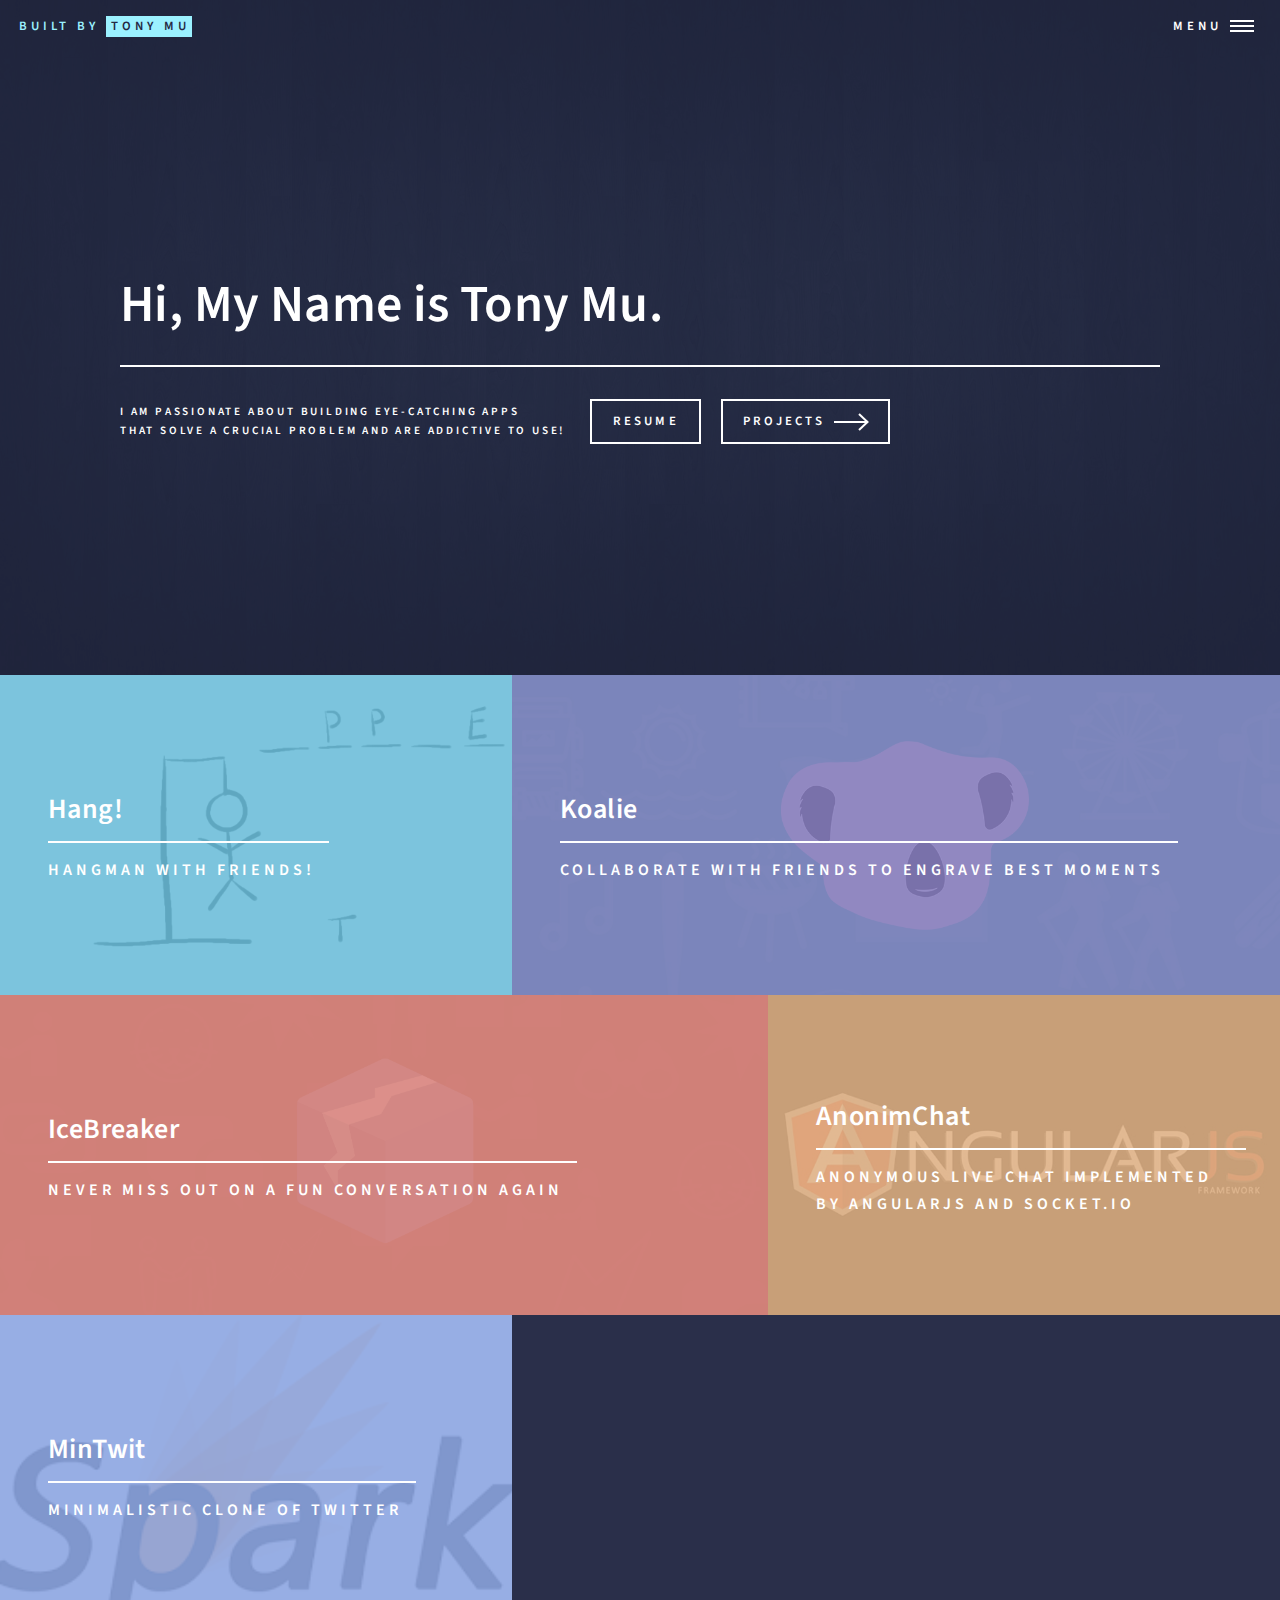
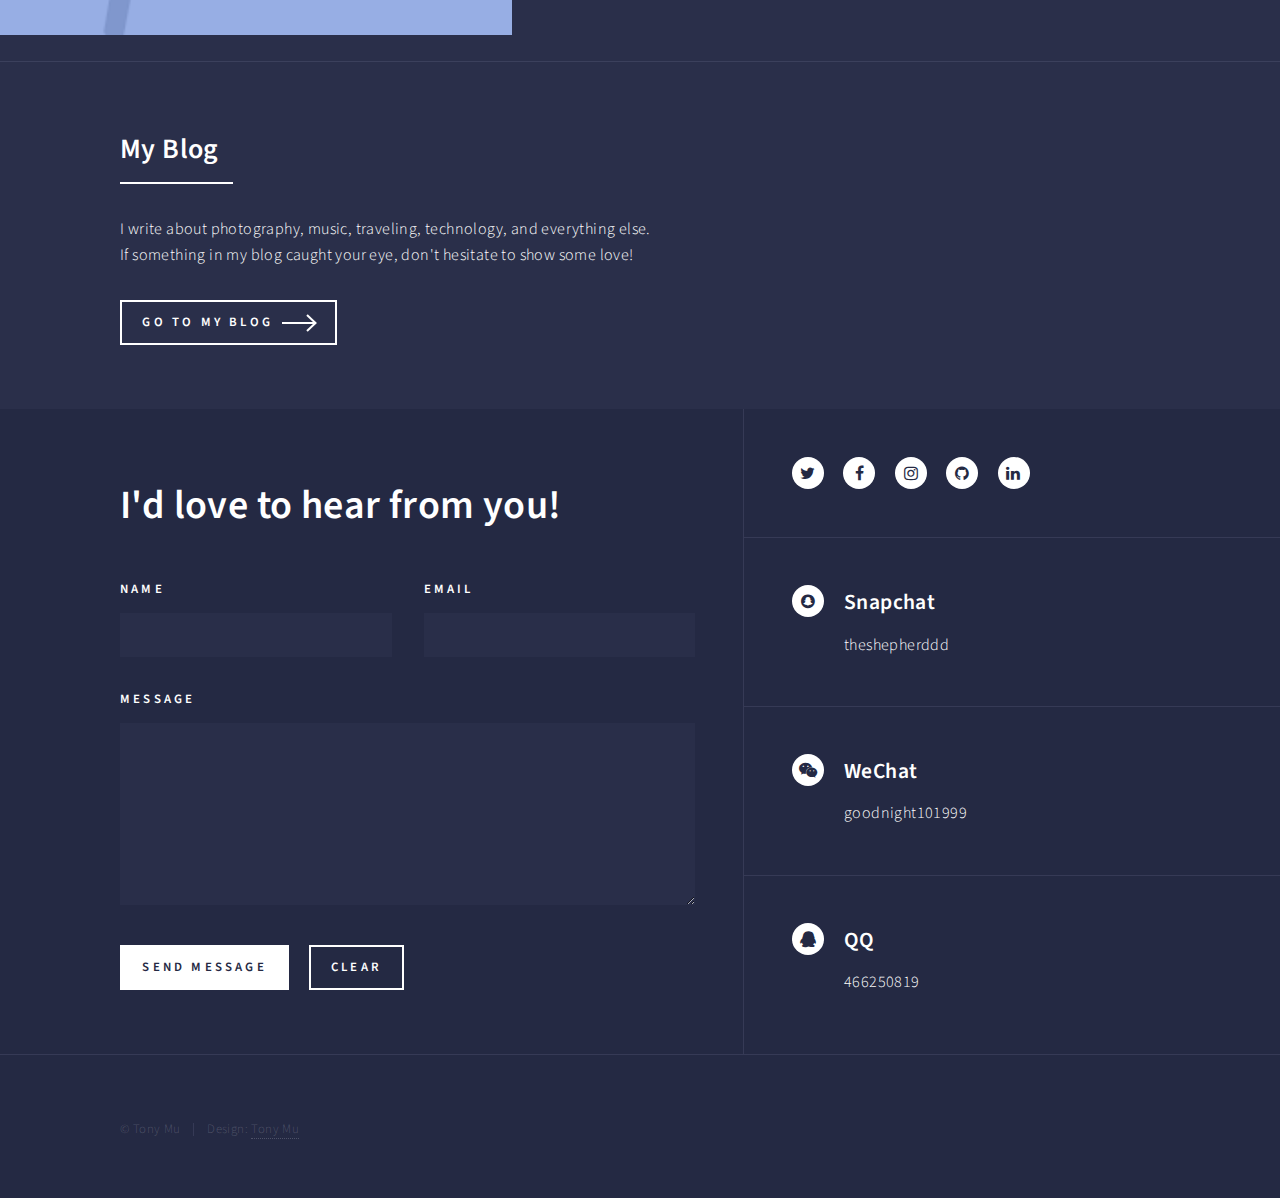
==== commit 830a4fef: "added hang! new project, adjusted blog position, added br between sections" ====
--- a/index.html
+++ b/index.html
@@ -4,8 +4,9 @@
 		<title>@tonymuu</title>
 		<meta charset="utf-8" />
 		<meta name="viewport" content="width=device-width, initial-scale=1, user-scalable=no" />
-		<meta property="og:title" content="@TonyMuu" />
-		<meta property="og:type" content="portfolio" />
+		<meta property="og:title" content="Projects Showcase" />
+		<meta property="og:type" content="website" />
+		<meta property=”og:description” content="I curated all beautiful projects over here on this website!" />
 		<meta property="og:url" content="http://tonymuu.github.io/" />
 		<meta property="og:image" content="http://tonymuu.github.io/images/feature.png" />
 		<!--[if lte IE 8]><script src="assets/js/ie/html5shiv.js"></script><![endif]-->
@@ -64,6 +65,36 @@
 							<section id="one" class="tiles">
 								<article>
 									<span class="image">
+										<img src="images/pic05.png" alt="" />
+									</span>
+									<header class="major">
+										<h3><a href="http://hangman-tonymu.herokuapp.com/" class="link">Hang!</a></h3>
+										<p>Hangman with Friends!</p>
+									</header>
+								</article>
+
+								<article>
+									<span class="image">
+										<img src="images/pic02.jpg" alt="" />
+									</span>
+									<header class="major">
+										<h3><a href="koalie.html" class="link">Koalie</a></h3>
+										<p>Collaborate with friends to engrave best moments</p>
+									</header>
+								</article>
+
+								<article>
+									<span class="image">
+										<img src="images/pic03.jpg" alt="" />
+									</span>
+									<header class="major">
+										<h3><a href="icebreaker.html" class="link">IceBreaker</a></h3>
+										<p>Never miss out on a fun conversation again</p>
+									</header>
+								</article>
+
+								<article>
+									<span class="image">
 										<img src="images/pic01.jpg" alt="" />
 									</span>
 									<header class="major">
@@ -71,24 +102,7 @@
 										<p>Anonymous live chat implemented by AngularJS and Socket.io</p>
 									</header>
 								</article>
-								<article>
-									<span class="image">
-										<img src="images/pic02.jpg" alt="" />
-									</span>
-									<header class="major">
-										<h3><a href="koalie.html" class="link">Koalie</a></h3>
-										<p>Collaborate with friends to engrave best moments</p>
-									</header>
-								</article>
-								<article>
-									<span class="image">
-										<img src="images/pic03.jpg" alt="" />
-									</span>
-									<header class="major">
-										<h3><a href="icebreaker.html" class="link">IceBreaker</a></h3>
-										<p>Never miss out on a fun conversation again</p>
-									</header>
-								</article>
+
 								<article>
 									<span class="image">
 										<img src="images/pic04.jpg" alt="" />
@@ -98,31 +112,25 @@
 										<p>Minimalistic clone of twitter</p>
 									</header>
 								</article>
-								<!-- <article>
-									<span class="image">
-										<img src="images/pic05.jpg" alt="" />
-									</span>
-									<header class="major">
-										<h3><a href="landing.html" class="link">Etiam</a></h3>
-										<p>Feugiat amet tempus</p>
-									</header>
-								</article> -->
-							</section>
+							</section>
+
+							<br class="main">
 
 						<!-- Two -->
 							<section id="two">
 								<div class="inner">
 									<header class="major">
-										<h2>My Blog</h2>
-									</header>
-									<p>I write about photography, music, traveling, technology, and everything else. <br>
-										If something in my blog caught your eye, don't hesitate to show some love!</p>
-									<ul class="actions">
-										<li><a href="http://www.itonymu.com/" class="button next">Go to My Blog</a></li>
-									</ul>
+										<h2 id="content">My Blog</h2>
+									</header>
+									<div class="content">
+										<p>I write about photography, music, traveling, technology, and everything else. <br>
+											If something in my blog caught your eye, don't hesitate to show some love!
+										<ul class="actions">
+											<li><a href="http://www.itonymu.com/" class="button next">Go to My Blog</a></li>
+										</ul></p>
+									</div>
 								</div>
 							</section>
-
 					</div>
 
 				<!-- Contact -->
--- a/assets/css/main.css
+++ b/assets/css/main.css
@@ -1,3988 +1,2896 @@
 @import url(font-awesome.min.css);
 @import url("https://fonts.googleapis.com/css?family=Source+Sans+Pro:300,300italic,600,600italic");
-
 /*
 	Forty by HTML5 UP
 	html5up.net | @ajlkn
 	Free for personal and commercial use under the CCA 3.0 license (html5up.net/license)
 */
-
 /* Reset */
-
-	html, body, div, span, applet, object, iframe, h1, h2, h3, h4, h5, h6, p, blockquote, pre, a, abbr, acronym, address, big, cite, code, del, dfn, em, img, ins, kbd, q, s, samp, small, strike, strong, sub, sup, tt, var, b, u, i, center, dl, dt, dd, ol, ul, li, fieldset, form, label, legend, table, caption, tbody, tfoot, thead, tr, th, td, article, aside, canvas, details, embed, figure, figcaption, footer, header, hgroup, menu, nav, output, ruby, section, summary, time, mark, audio, video {
-		margin: 0;
-		padding: 0;
-		border: 0;
-		font-size: 100%;
-		font: inherit;
-		vertical-align: baseline;
-	}
-
-	article, aside, details, figcaption, figure, footer, header, hgroup, menu, nav, section {
-		display: block;
-	}
-
-	body {
-		line-height: 1;
-	}
-
-	ol, ul {
-		list-style: none;
-	}
-
-	blockquote, q {
-		quotes: none;
-	}
-
-	blockquote:before, blockquote:after, q:before, q:after {
-		content: '';
-		content: none;
-	}
-
-	table {
-		border-collapse: collapse;
-		border-spacing: 0;
-	}
-
-	body {
-		-webkit-text-size-adjust: none;
-	}
+html, body, div, span, applet, object, iframe, h1, h2, h3, h4, h5, h6, p, blockquote, pre, a, abbr, acronym, address, big, cite, code, del, dfn, em, img, ins, kbd, q, s, samp, small, strike, strong, sub, sup, tt, var, b, u, i, center, dl, dt, dd, ol, ul, li, fieldset, form, label, legend, table, caption, tbody, tfoot, thead, tr, th, td, article, aside, canvas, details, embed, figure, figcaption, footer, header, hgroup, menu, nav, output, ruby, section, summary, time, mark, audio, video {
+  margin: 0;
+  padding: 0;
+  border: 0;
+  font-size: 100%;
+  font: inherit;
+  vertical-align: baseline; }
+
+article, aside, details, figcaption, figure, footer, header, hgroup, menu, nav, section {
+  display: block; }
+
+body {
+  line-height: 1; }
+
+ol, ul {
+  list-style: none; }
+
+blockquote, q {
+  quotes: none; }
+
+blockquote:before, blockquote:after, q:before, q:after {
+  content: '';
+  content: none; }
+
+table {
+  border-collapse: collapse;
+  border-spacing: 0; }
+
+body {
+  -webkit-text-size-adjust: none; }
 
 /* Box Model */
-
-	*, *:before, *:after {
-		-moz-box-sizing: border-box;
-		-webkit-box-sizing: border-box;
-		box-sizing: border-box;
-	}
+*, *:before, *:after {
+  -moz-box-sizing: border-box;
+  -webkit-box-sizing: border-box;
+  box-sizing: border-box; }
 
 /* Grid */
-
-	.row {
-		border-bottom: solid 1px transparent;
-		-moz-box-sizing: border-box;
-		-webkit-box-sizing: border-box;
-		box-sizing: border-box;
-	}
-
-	.row > * {
-		float: left;
-		-moz-box-sizing: border-box;
-		-webkit-box-sizing: border-box;
-		box-sizing: border-box;
-	}
-
-	.row:after, .row:before {
-		content: '';
-		display: block;
-		clear: both;
-		height: 0;
-	}
-
-	.row.uniform > * > :first-child {
-		margin-top: 0;
-	}
-
-	.row.uniform > * > :last-child {
-		margin-bottom: 0;
-	}
-
-	.row.\30 \25 > * {
-		padding: 0 0 0 0em;
-	}
-
-	.row.\30 \25 {
-		margin: 0 0 -1px 0em;
-	}
-
-	.row.uniform.\30 \25 > * {
-		padding: 0em 0 0 0em;
-	}
-
-	.row.uniform.\30 \25 {
-		margin: 0em 0 -1px 0em;
-	}
-
-	.row > * {
-		padding: 0 0 0 2em;
-	}
-
-	.row {
-		margin: 0 0 -1px -2em;
-	}
-
-	.row.uniform > * {
-		padding: 2em 0 0 2em;
-	}
-
-	.row.uniform {
-		margin: -2em 0 -1px -2em;
-	}
-
-	.row.\32 00\25 > * {
-		padding: 0 0 0 4em;
-	}
-
-	.row.\32 00\25 {
-		margin: 0 0 -1px -4em;
-	}
-
-	.row.uniform.\32 00\25 > * {
-		padding: 4em 0 0 4em;
-	}
-
-	.row.uniform.\32 00\25 {
-		margin: -4em 0 -1px -4em;
-	}
-
-	.row.\31 50\25 > * {
-		padding: 0 0 0 3em;
-	}
-
-	.row.\31 50\25 {
-		margin: 0 0 -1px -3em;
-	}
-
-	.row.uniform.\31 50\25 > * {
-		padding: 3em 0 0 3em;
-	}
-
-	.row.uniform.\31 50\25 {
-		margin: -3em 0 -1px -3em;
-	}
-
-	.row.\35 0\25 > * {
-		padding: 0 0 0 1em;
-	}
-
-	.row.\35 0\25 {
-		margin: 0 0 -1px -1em;
-	}
-
-	.row.uniform.\35 0\25 > * {
-		padding: 1em 0 0 1em;
-	}
-
-	.row.uniform.\35 0\25 {
-		margin: -1em 0 -1px -1em;
-	}
-
-	.row.\32 5\25 > * {
-		padding: 0 0 0 0.5em;
-	}
-
-	.row.\32 5\25 {
-		margin: 0 0 -1px -0.5em;
-	}
-
-	.row.uniform.\32 5\25 > * {
-		padding: 0.5em 0 0 0.5em;
-	}
-
-	.row.uniform.\32 5\25 {
-		margin: -0.5em 0 -1px -0.5em;
-	}
-
-	.\31 2u, .\31 2u\24 {
-		width: 100%;
-		clear: none;
-		margin-left: 0;
-	}
-
-	.\31 1u, .\31 1u\24 {
-		width: 91.6666666667%;
-		clear: none;
-		margin-left: 0;
-	}
-
-	.\31 0u, .\31 0u\24 {
-		width: 83.3333333333%;
-		clear: none;
-		margin-left: 0;
-	}
-
-	.\39 u, .\39 u\24 {
-		width: 75%;
-		clear: none;
-		margin-left: 0;
-	}
-
-	.\38 u, .\38 u\24 {
-		width: 66.6666666667%;
-		clear: none;
-		margin-left: 0;
-	}
-
-	.\37 u, .\37 u\24 {
-		width: 58.3333333333%;
-		clear: none;
-		margin-left: 0;
-	}
-
-	.\36 u, .\36 u\24 {
-		width: 50%;
-		clear: none;
-		margin-left: 0;
-	}
-
-	.\35 u, .\35 u\24 {
-		width: 41.6666666667%;
-		clear: none;
-		margin-left: 0;
-	}
-
-	.\34 u, .\34 u\24 {
-		width: 33.3333333333%;
-		clear: none;
-		margin-left: 0;
-	}
-
-	.\33 u, .\33 u\24 {
-		width: 25%;
-		clear: none;
-		margin-left: 0;
-	}
-
-	.\32 u, .\32 u\24 {
-		width: 16.6666666667%;
-		clear: none;
-		margin-left: 0;
-	}
-
-	.\31 u, .\31 u\24 {
-		width: 8.3333333333%;
-		clear: none;
-		margin-left: 0;
-	}
-
-	.\31 2u\24 + *,
-	.\31 1u\24 + *,
-	.\31 0u\24 + *,
-	.\39 u\24 + *,
-	.\38 u\24 + *,
-	.\37 u\24 + *,
-	.\36 u\24 + *,
-	.\35 u\24 + *,
-	.\34 u\24 + *,
-	.\33 u\24 + *,
-	.\32 u\24 + *,
-	.\31 u\24 + * {
-		clear: left;
-	}
-
-	.\-11u {
-		margin-left: 91.66667%;
-	}
-
-	.\-10u {
-		margin-left: 83.33333%;
-	}
-
-	.\-9u {
-		margin-left: 75%;
-	}
-
-	.\-8u {
-		margin-left: 66.66667%;
-	}
-
-	.\-7u {
-		margin-left: 58.33333%;
-	}
-
-	.\-6u {
-		margin-left: 50%;
-	}
-
-	.\-5u {
-		margin-left: 41.66667%;
-	}
-
-	.\-4u {
-		margin-left: 33.33333%;
-	}
-
-	.\-3u {
-		margin-left: 25%;
-	}
-
-	.\-2u {
-		margin-left: 16.66667%;
-	}
-
-	.\-1u {
-		margin-left: 8.33333%;
-	}
-
-	@media screen and (max-width: 1680px) {
-
-		.row > * {
-			padding: 0 0 0 2em;
-		}
-
-		.row {
-			margin: 0 0 -1px -2em;
-		}
-
-		.row.uniform > * {
-			padding: 2em 0 0 2em;
-		}
-
-		.row.uniform {
-			margin: -2em 0 -1px -2em;
-		}
-
-		.row.\32 00\25 > * {
-			padding: 0 0 0 4em;
-		}
-
-		.row.\32 00\25 {
-			margin: 0 0 -1px -4em;
-		}
-
-		.row.uniform.\32 00\25 > * {
-			padding: 4em 0 0 4em;
-		}
-
-		.row.uniform.\32 00\25 {
-			margin: -4em 0 -1px -4em;
-		}
-
-		.row.\31 50\25 > * {
-			padding: 0 0 0 3em;
-		}
-
-		.row.\31 50\25 {
-			margin: 0 0 -1px -3em;
-		}
-
-		.row.uniform.\31 50\25 > * {
-			padding: 3em 0 0 3em;
-		}
-
-		.row.uniform.\31 50\25 {
-			margin: -3em 0 -1px -3em;
-		}
-
-		.row.\35 0\25 > * {
-			padding: 0 0 0 1em;
-		}
-
-		.row.\35 0\25 {
-			margin: 0 0 -1px -1em;
-		}
-
-		.row.uniform.\35 0\25 > * {
-			padding: 1em 0 0 1em;
-		}
-
-		.row.uniform.\35 0\25 {
-			margin: -1em 0 -1px -1em;
-		}
-
-		.row.\32 5\25 > * {
-			padding: 0 0 0 0.5em;
-		}
-
-		.row.\32 5\25 {
-			margin: 0 0 -1px -0.5em;
-		}
-
-		.row.uniform.\32 5\25 > * {
-			padding: 0.5em 0 0 0.5em;
-		}
-
-		.row.uniform.\32 5\25 {
-			margin: -0.5em 0 -1px -0.5em;
-		}
-
-		.\31 2u\28xlarge\29, .\31 2u\24\28xlarge\29 {
-			width: 100%;
-			clear: none;
-			margin-left: 0;
-		}
-
-		.\31 1u\28xlarge\29, .\31 1u\24\28xlarge\29 {
-			width: 91.6666666667%;
-			clear: none;
-			margin-left: 0;
-		}
-
-		.\31 0u\28xlarge\29, .\31 0u\24\28xlarge\29 {
-			width: 83.3333333333%;
-			clear: none;
-			margin-left: 0;
-		}
-
-		.\39 u\28xlarge\29, .\39 u\24\28xlarge\29 {
-			width: 75%;
-			clear: none;
-			margin-left: 0;
-		}
-
-		.\38 u\28xlarge\29, .\38 u\24\28xlarge\29 {
-			width: 66.6666666667%;
-			clear: none;
-			margin-left: 0;
-		}
-
-		.\37 u\28xlarge\29, .\37 u\24\28xlarge\29 {
-			width: 58.3333333333%;
-			clear: none;
-			margin-left: 0;
-		}
-
-		.\36 u\28xlarge\29, .\36 u\24\28xlarge\29 {
-			width: 50%;
-			clear: none;
-			margin-left: 0;
-		}
-
-		.\35 u\28xlarge\29, .\35 u\24\28xlarge\29 {
-			width: 41.6666666667%;
-			clear: none;
-			margin-left: 0;
-		}
-
-		.\34 u\28xlarge\29, .\34 u\24\28xlarge\29 {
-			width: 33.3333333333%;
-			clear: none;
-			margin-left: 0;
-		}
-
-		.\33 u\28xlarge\29, .\33 u\24\28xlarge\29 {
-			width: 25%;
-			clear: none;
-			margin-left: 0;
-		}
-
-		.\32 u\28xlarge\29, .\32 u\24\28xlarge\29 {
-			width: 16.6666666667%;
-			clear: none;
-			margin-left: 0;
-		}
-
-		.\31 u\28xlarge\29, .\31 u\24\28xlarge\29 {
-			width: 8.3333333333%;
-			clear: none;
-			margin-left: 0;
-		}
-
-		.\31 2u\24\28xlarge\29 + *,
-		.\31 1u\24\28xlarge\29 + *,
-		.\31 0u\24\28xlarge\29 + *,
-		.\39 u\24\28xlarge\29 + *,
-		.\38 u\24\28xlarge\29 + *,
-		.\37 u\24\28xlarge\29 + *,
-		.\36 u\24\28xlarge\29 + *,
-		.\35 u\24\28xlarge\29 + *,
-		.\34 u\24\28xlarge\29 + *,
-		.\33 u\24\28xlarge\29 + *,
-		.\32 u\24\28xlarge\29 + *,
-		.\31 u\24\28xlarge\29 + * {
-			clear: left;
-		}
-
-		.\-11u\28xlarge\29 {
-			margin-left: 91.66667%;
-		}
-
-		.\-10u\28xlarge\29 {
-			margin-left: 83.33333%;
-		}
-
-		.\-9u\28xlarge\29 {
-			margin-left: 75%;
-		}
-
-		.\-8u\28xlarge\29 {
-			margin-left: 66.66667%;
-		}
-
-		.\-7u\28xlarge\29 {
-			margin-left: 58.33333%;
-		}
-
-		.\-6u\28xlarge\29 {
-			margin-left: 50%;
-		}
-
-		.\-5u\28xlarge\29 {
-			margin-left: 41.66667%;
-		}
-
-		.\-4u\28xlarge\29 {
-			margin-left: 33.33333%;
-		}
-
-		.\-3u\28xlarge\29 {
-			margin-left: 25%;
-		}
-
-		.\-2u\28xlarge\29 {
-			margin-left: 16.66667%;
-		}
-
-		.\-1u\28xlarge\29 {
-			margin-left: 8.33333%;
-		}
-
-	}
-
-	@media screen and (max-width: 1280px) {
-
-		.row > * {
-			padding: 0 0 0 1.5em;
-		}
-
-		.row {
-			margin: 0 0 -1px -1.5em;
-		}
-
-		.row.uniform > * {
-			padding: 1.5em 0 0 1.5em;
-		}
-
-		.row.uniform {
-			margin: -1.5em 0 -1px -1.5em;
-		}
-
-		.row.\32 00\25 > * {
-			padding: 0 0 0 3em;
-		}
-
-		.row.\32 00\25 {
-			margin: 0 0 -1px -3em;
-		}
-
-		.row.uniform.\32 00\25 > * {
-			padding: 3em 0 0 3em;
-		}
-
-		.row.uniform.\32 00\25 {
-			margin: -3em 0 -1px -3em;
-		}
-
-		.row.\31 50\25 > * {
-			padding: 0 0 0 2.25em;
-		}
-
-		.row.\31 50\25 {
-			margin: 0 0 -1px -2.25em;
-		}
-
-		.row.uniform.\31 50\25 > * {
-			padding: 2.25em 0 0 2.25em;
-		}
-
-		.row.uniform.\31 50\25 {
-			margin: -2.25em 0 -1px -2.25em;
-		}
-
-		.row.\35 0\25 > * {
-			padding: 0 0 0 0.75em;
-		}
-
-		.row.\35 0\25 {
-			margin: 0 0 -1px -0.75em;
-		}
-
-		.row.uniform.\35 0\25 > * {
-			padding: 0.75em 0 0 0.75em;
-		}
-
-		.row.uniform.\35 0\25 {
-			margin: -0.75em 0 -1px -0.75em;
-		}
-
-		.row.\32 5\25 > * {
-			padding: 0 0 0 0.375em;
-		}
-
-		.row.\32 5\25 {
-			margin: 0 0 -1px -0.375em;
-		}
-
-		.row.uniform.\32 5\25 > * {
-			padding: 0.375em 0 0 0.375em;
-		}
-
-		.row.uniform.\32 5\25 {
-			margin: -0.375em 0 -1px -0.375em;
-		}
-
-		.\31 2u\28large\29, .\31 2u\24\28large\29 {
-			width: 100%;
-			clear: none;
-			margin-left: 0;
-		}
-
-		.\31 1u\28large\29, .\31 1u\24\28large\29 {
-			width: 91.6666666667%;
-			clear: none;
-			margin-left: 0;
-		}
-
-		.\31 0u\28large\29, .\31 0u\24\28large\29 {
-			width: 83.3333333333%;
-			clear: none;
-			margin-left: 0;
-		}
-
-		.\39 u\28large\29, .\39 u\24\28large\29 {
-			width: 75%;
-			clear: none;
-			margin-left: 0;
-		}
-
-		.\38 u\28large\29, .\38 u\24\28large\29 {
-			width: 66.6666666667%;
-			clear: none;
-			margin-left: 0;
-		}
-
-		.\37 u\28large\29, .\37 u\24\28large\29 {
-			width: 58.3333333333%;
-			clear: none;
-			margin-left: 0;
-		}
-
-		.\36 u\28large\29, .\36 u\24\28large\29 {
-			width: 50%;
-			clear: none;
-			margin-left: 0;
-		}
-
-		.\35 u\28large\29, .\35 u\24\28large\29 {
-			width: 41.6666666667%;
-			clear: none;
-			margin-left: 0;
-		}
-
-		.\34 u\28large\29, .\34 u\24\28large\29 {
-			width: 33.3333333333%;
-			clear: none;
-			margin-left: 0;
-		}
-
-		.\33 u\28large\29, .\33 u\24\28large\29 {
-			width: 25%;
-			clear: none;
-			margin-left: 0;
-		}
-
-		.\32 u\28large\29, .\32 u\24\28large\29 {
-			width: 16.6666666667%;
-			clear: none;
-			margin-left: 0;
-		}
-
-		.\31 u\28large\29, .\31 u\24\28large\29 {
-			width: 8.3333333333%;
-			clear: none;
-			margin-left: 0;
-		}
-
-		.\31 2u\24\28large\29 + *,
-		.\31 1u\24\28large\29 + *,
-		.\31 0u\24\28large\29 + *,
-		.\39 u\24\28large\29 + *,
-		.\38 u\24\28large\29 + *,
-		.\37 u\24\28large\29 + *,
-		.\36 u\24\28large\29 + *,
-		.\35 u\24\28large\29 + *,
-		.\34 u\24\28large\29 + *,
-		.\33 u\24\28large\29 + *,
-		.\32 u\24\28large\29 + *,
-		.\31 u\24\28large\29 + * {
-			clear: left;
-		}
-
-		.\-11u\28large\29 {
-			margin-left: 91.66667%;
-		}
-
-		.\-10u\28large\29 {
-			margin-left: 83.33333%;
-		}
-
-		.\-9u\28large\29 {
-			margin-left: 75%;
-		}
-
-		.\-8u\28large\29 {
-			margin-left: 66.66667%;
-		}
-
-		.\-7u\28large\29 {
-			margin-left: 58.33333%;
-		}
-
-		.\-6u\28large\29 {
-			margin-left: 50%;
-		}
-
-		.\-5u\28large\29 {
-			margin-left: 41.66667%;
-		}
-
-		.\-4u\28large\29 {
-			margin-left: 33.33333%;
-		}
-
-		.\-3u\28large\29 {
-			margin-left: 25%;
-		}
-
-		.\-2u\28large\29 {
-			margin-left: 16.66667%;
-		}
-
-		.\-1u\28large\29 {
-			margin-left: 8.33333%;
-		}
-
-	}
-
-	@media screen and (max-width: 980px) {
-
-		.row > * {
-			padding: 0 0 0 1.5em;
-		}
-
-		.row {
-			margin: 0 0 -1px -1.5em;
-		}
-
-		.row.uniform > * {
-			padding: 1.5em 0 0 1.5em;
-		}
-
-		.row.uniform {
-			margin: -1.5em 0 -1px -1.5em;
-		}
-
-		.row.\32 00\25 > * {
-			padding: 0 0 0 3em;
-		}
-
-		.row.\32 00\25 {
-			margin: 0 0 -1px -3em;
-		}
-
-		.row.uniform.\32 00\25 > * {
-			padding: 3em 0 0 3em;
-		}
-
-		.row.uniform.\32 00\25 {
-			margin: -3em 0 -1px -3em;
-		}
-
-		.row.\31 50\25 > * {
-			padding: 0 0 0 2.25em;
-		}
-
-		.row.\31 50\25 {
-			margin: 0 0 -1px -2.25em;
-		}
-
-		.row.uniform.\31 50\25 > * {
-			padding: 2.25em 0 0 2.25em;
-		}
-
-		.row.uniform.\31 50\25 {
-			margin: -2.25em 0 -1px -2.25em;
-		}
-
-		.row.\35 0\25 > * {
-			padding: 0 0 0 0.75em;
-		}
-
-		.row.\35 0\25 {
-			margin: 0 0 -1px -0.75em;
-		}
-
-		.row.uniform.\35 0\25 > * {
-			padding: 0.75em 0 0 0.75em;
-		}
-
-		.row.uniform.\35 0\25 {
-			margin: -0.75em 0 -1px -0.75em;
-		}
-
-		.row.\32 5\25 > * {
-			padding: 0 0 0 0.375em;
-		}
-
-		.row.\32 5\25 {
-			margin: 0 0 -1px -0.375em;
-		}
-
-		.row.uniform.\32 5\25 > * {
-			padding: 0.375em 0 0 0.375em;
-		}
-
-		.row.uniform.\32 5\25 {
-			margin: -0.375em 0 -1px -0.375em;
-		}
-
-		.\31 2u\28medium\29, .\31 2u\24\28medium\29 {
-			width: 100%;
-			clear: none;
-			margin-left: 0;
-		}
-
-		.\31 1u\28medium\29, .\31 1u\24\28medium\29 {
-			width: 91.6666666667%;
-			clear: none;
-			margin-left: 0;
-		}
-
-		.\31 0u\28medium\29, .\31 0u\24\28medium\29 {
-			width: 83.3333333333%;
-			clear: none;
-			margin-left: 0;
-		}
-
-		.\39 u\28medium\29, .\39 u\24\28medium\29 {
-			width: 75%;
-			clear: none;
-			margin-left: 0;
-		}
-
-		.\38 u\28medium\29, .\38 u\24\28medium\29 {
-			width: 66.6666666667%;
-			clear: none;
-			margin-left: 0;
-		}
-
-		.\37 u\28medium\29, .\37 u\24\28medium\29 {
-			width: 58.3333333333%;
-			clear: none;
-			margin-left: 0;
-		}
-
-		.\36 u\28medium\29, .\36 u\24\28medium\29 {
-			width: 50%;
-			clear: none;
-			margin-left: 0;
-		}
-
-		.\35 u\28medium\29, .\35 u\24\28medium\29 {
-			width: 41.6666666667%;
-			clear: none;
-			margin-left: 0;
-		}
-
-		.\34 u\28medium\29, .\34 u\24\28medium\29 {
-			width: 33.3333333333%;
-			clear: none;
-			margin-left: 0;
-		}
-
-		.\33 u\28medium\29, .\33 u\24\28medium\29 {
-			width: 25%;
-			clear: none;
-			margin-left: 0;
-		}
-
-		.\32 u\28medium\29, .\32 u\24\28medium\29 {
-			width: 16.6666666667%;
-			clear: none;
-			margin-left: 0;
-		}
-
-		.\31 u\28medium\29, .\31 u\24\28medium\29 {
-			width: 8.3333333333%;
-			clear: none;
-			margin-left: 0;
-		}
-
-		.\31 2u\24\28medium\29 + *,
-		.\31 1u\24\28medium\29 + *,
-		.\31 0u\24\28medium\29 + *,
-		.\39 u\24\28medium\29 + *,
-		.\38 u\24\28medium\29 + *,
-		.\37 u\24\28medium\29 + *,
-		.\36 u\24\28medium\29 + *,
-		.\35 u\24\28medium\29 + *,
-		.\34 u\24\28medium\29 + *,
-		.\33 u\24\28medium\29 + *,
-		.\32 u\24\28medium\29 + *,
-		.\31 u\24\28medium\29 + * {
-			clear: left;
-		}
-
-		.\-11u\28medium\29 {
-			margin-left: 91.66667%;
-		}
-
-		.\-10u\28medium\29 {
-			margin-left: 83.33333%;
-		}
-
-		.\-9u\28medium\29 {
-			margin-left: 75%;
-		}
-
-		.\-8u\28medium\29 {
-			margin-left: 66.66667%;
-		}
-
-		.\-7u\28medium\29 {
-			margin-left: 58.33333%;
-		}
-
-		.\-6u\28medium\29 {
-			margin-left: 50%;
-		}
-
-		.\-5u\28medium\29 {
-			margin-left: 41.66667%;
-		}
-
-		.\-4u\28medium\29 {
-			margin-left: 33.33333%;
-		}
-
-		.\-3u\28medium\29 {
-			margin-left: 25%;
-		}
-
-		.\-2u\28medium\29 {
-			margin-left: 16.66667%;
-		}
-
-		.\-1u\28medium\29 {
-			margin-left: 8.33333%;
-		}
-
-	}
-
-	@media screen and (max-width: 736px) {
-
-		.row > * {
-			padding: 0 0 0 1.25em;
-		}
-
-		.row {
-			margin: 0 0 -1px -1.25em;
-		}
-
-		.row.uniform > * {
-			padding: 1.25em 0 0 1.25em;
-		}
-
-		.row.uniform {
-			margin: -1.25em 0 -1px -1.25em;
-		}
-
-		.row.\32 00\25 > * {
-			padding: 0 0 0 2.5em;
-		}
-
-		.row.\32 00\25 {
-			margin: 0 0 -1px -2.5em;
-		}
-
-		.row.uniform.\32 00\25 > * {
-			padding: 2.5em 0 0 2.5em;
-		}
-
-		.row.uniform.\32 00\25 {
-			margin: -2.5em 0 -1px -2.5em;
-		}
-
-		.row.\31 50\25 > * {
-			padding: 0 0 0 1.875em;
-		}
-
-		.row.\31 50\25 {
-			margin: 0 0 -1px -1.875em;
-		}
-
-		.row.uniform.\31 50\25 > * {
-			padding: 1.875em 0 0 1.875em;
-		}
-
-		.row.uniform.\31 50\25 {
-			margin: -1.875em 0 -1px -1.875em;
-		}
-
-		.row.\35 0\25 > * {
-			padding: 0 0 0 0.625em;
-		}
-
-		.row.\35 0\25 {
-			margin: 0 0 -1px -0.625em;
-		}
-
-		.row.uniform.\35 0\25 > * {
-			padding: 0.625em 0 0 0.625em;
-		}
-
-		.row.uniform.\35 0\25 {
-			margin: -0.625em 0 -1px -0.625em;
-		}
-
-		.row.\32 5\25 > * {
-			padding: 0 0 0 0.3125em;
-		}
-
-		.row.\32 5\25 {
-			margin: 0 0 -1px -0.3125em;
-		}
-
-		.row.uniform.\32 5\25 > * {
-			padding: 0.3125em 0 0 0.3125em;
-		}
-
-		.row.uniform.\32 5\25 {
-			margin: -0.3125em 0 -1px -0.3125em;
-		}
-
-		.\31 2u\28small\29, .\31 2u\24\28small\29 {
-			width: 100%;
-			clear: none;
-			margin-left: 0;
-		}
-
-		.\31 1u\28small\29, .\31 1u\24\28small\29 {
-			width: 91.6666666667%;
-			clear: none;
-			margin-left: 0;
-		}
-
-		.\31 0u\28small\29, .\31 0u\24\28small\29 {
-			width: 83.3333333333%;
-			clear: none;
-			margin-left: 0;
-		}
-
-		.\39 u\28small\29, .\39 u\24\28small\29 {
-			width: 75%;
-			clear: none;
-			margin-left: 0;
-		}
-
-		.\38 u\28small\29, .\38 u\24\28small\29 {
-			width: 66.6666666667%;
-			clear: none;
-			margin-left: 0;
-		}
-
-		.\37 u\28small\29, .\37 u\24\28small\29 {
-			width: 58.3333333333%;
-			clear: none;
-			margin-left: 0;
-		}
-
-		.\36 u\28small\29, .\36 u\24\28small\29 {
-			width: 50%;
-			clear: none;
-			margin-left: 0;
-		}
-
-		.\35 u\28small\29, .\35 u\24\28small\29 {
-			width: 41.6666666667%;
-			clear: none;
-			margin-left: 0;
-		}
-
-		.\34 u\28small\29, .\34 u\24\28small\29 {
-			width: 33.3333333333%;
-			clear: none;
-			margin-left: 0;
-		}
-
-		.\33 u\28small\29, .\33 u\24\28small\29 {
-			width: 25%;
-			clear: none;
-			margin-left: 0;
-		}
-
-		.\32 u\28small\29, .\32 u\24\28small\29 {
-			width: 16.6666666667%;
-			clear: none;
-			margin-left: 0;
-		}
-
-		.\31 u\28small\29, .\31 u\24\28small\29 {
-			width: 8.3333333333%;
-			clear: none;
-			margin-left: 0;
-		}
-
-		.\31 2u\24\28small\29 + *,
-		.\31 1u\24\28small\29 + *,
-		.\31 0u\24\28small\29 + *,
-		.\39 u\24\28small\29 + *,
-		.\38 u\24\28small\29 + *,
-		.\37 u\24\28small\29 + *,
-		.\36 u\24\28small\29 + *,
-		.\35 u\24\28small\29 + *,
-		.\34 u\24\28small\29 + *,
-		.\33 u\24\28small\29 + *,
-		.\32 u\24\28small\29 + *,
-		.\31 u\24\28small\29 + * {
-			clear: left;
-		}
-
-		.\-11u\28small\29 {
-			margin-left: 91.66667%;
-		}
-
-		.\-10u\28small\29 {
-			margin-left: 83.33333%;
-		}
-
-		.\-9u\28small\29 {
-			margin-left: 75%;
-		}
-
-		.\-8u\28small\29 {
-			margin-left: 66.66667%;
-		}
-
-		.\-7u\28small\29 {
-			margin-left: 58.33333%;
-		}
-
-		.\-6u\28small\29 {
-			margin-left: 50%;
-		}
-
-		.\-5u\28small\29 {
-			margin-left: 41.66667%;
-		}
-
-		.\-4u\28small\29 {
-			margin-left: 33.33333%;
-		}
-
-		.\-3u\28small\29 {
-			margin-left: 25%;
-		}
-
-		.\-2u\28small\29 {
-			margin-left: 16.66667%;
-		}
-
-		.\-1u\28small\29 {
-			margin-left: 8.33333%;
-		}
-
-	}
-
-	@media screen and (max-width: 480px) {
-
-		.row > * {
-			padding: 0 0 0 1.25em;
-		}
-
-		.row {
-			margin: 0 0 -1px -1.25em;
-		}
-
-		.row.uniform > * {
-			padding: 1.25em 0 0 1.25em;
-		}
-
-		.row.uniform {
-			margin: -1.25em 0 -1px -1.25em;
-		}
-
-		.row.\32 00\25 > * {
-			padding: 0 0 0 2.5em;
-		}
-
-		.row.\32 00\25 {
-			margin: 0 0 -1px -2.5em;
-		}
-
-		.row.uniform.\32 00\25 > * {
-			padding: 2.5em 0 0 2.5em;
-		}
-
-		.row.uniform.\32 00\25 {
-			margin: -2.5em 0 -1px -2.5em;
-		}
-
-		.row.\31 50\25 > * {
-			padding: 0 0 0 1.875em;
-		}
-
-		.row.\31 50\25 {
-			margin: 0 0 -1px -1.875em;
-		}
-
-		.row.uniform.\31 50\25 > * {
-			padding: 1.875em 0 0 1.875em;
-		}
-
-		.row.uniform.\31 50\25 {
-			margin: -1.875em 0 -1px -1.875em;
-		}
-
-		.row.\35 0\25 > * {
-			padding: 0 0 0 0.625em;
-		}
-
-		.row.\35 0\25 {
-			margin: 0 0 -1px -0.625em;
-		}
-
-		.row.uniform.\35 0\25 > * {
-			padding: 0.625em 0 0 0.625em;
-		}
-
-		.row.uniform.\35 0\25 {
-			margin: -0.625em 0 -1px -0.625em;
-		}
-
-		.row.\32 5\25 > * {
-			padding: 0 0 0 0.3125em;
-		}
-
-		.row.\32 5\25 {
-			margin: 0 0 -1px -0.3125em;
-		}
-
-		.row.uniform.\32 5\25 > * {
-			padding: 0.3125em 0 0 0.3125em;
-		}
-
-		.row.uniform.\32 5\25 {
-			margin: -0.3125em 0 -1px -0.3125em;
-		}
-
-		.\31 2u\28xsmall\29, .\31 2u\24\28xsmall\29 {
-			width: 100%;
-			clear: none;
-			margin-left: 0;
-		}
-
-		.\31 1u\28xsmall\29, .\31 1u\24\28xsmall\29 {
-			width: 91.6666666667%;
-			clear: none;
-			margin-left: 0;
-		}
-
-		.\31 0u\28xsmall\29, .\31 0u\24\28xsmall\29 {
-			width: 83.3333333333%;
-			clear: none;
-			margin-left: 0;
-		}
-
-		.\39 u\28xsmall\29, .\39 u\24\28xsmall\29 {
-			width: 75%;
-			clear: none;
-			margin-left: 0;
-		}
-
-		.\38 u\28xsmall\29, .\38 u\24\28xsmall\29 {
-			width: 66.6666666667%;
-			clear: none;
-			margin-left: 0;
-		}
-
-		.\37 u\28xsmall\29, .\37 u\24\28xsmall\29 {
-			width: 58.3333333333%;
-			clear: none;
-			margin-left: 0;
-		}
-
-		.\36 u\28xsmall\29, .\36 u\24\28xsmall\29 {
-			width: 50%;
-			clear: none;
-			margin-left: 0;
-		}
-
-		.\35 u\28xsmall\29, .\35 u\24\28xsmall\29 {
-			width: 41.6666666667%;
-			clear: none;
-			margin-left: 0;
-		}
-
-		.\34 u\28xsmall\29, .\34 u\24\28xsmall\29 {
-			width: 33.3333333333%;
-			clear: none;
-			margin-left: 0;
-		}
-
-		.\33 u\28xsmall\29, .\33 u\24\28xsmall\29 {
-			width: 25%;
-			clear: none;
-			margin-left: 0;
-		}
-
-		.\32 u\28xsmall\29, .\32 u\24\28xsmall\29 {
-			width: 16.6666666667%;
-			clear: none;
-			margin-left: 0;
-		}
-
-		.\31 u\28xsmall\29, .\31 u\24\28xsmall\29 {
-			width: 8.3333333333%;
-			clear: none;
-			margin-left: 0;
-		}
-
-		.\31 2u\24\28xsmall\29 + *,
-		.\31 1u\24\28xsmall\29 + *,
-		.\31 0u\24\28xsmall\29 + *,
-		.\39 u\24\28xsmall\29 + *,
-		.\38 u\24\28xsmall\29 + *,
-		.\37 u\24\28xsmall\29 + *,
-		.\36 u\24\28xsmall\29 + *,
-		.\35 u\24\28xsmall\29 + *,
-		.\34 u\24\28xsmall\29 + *,
-		.\33 u\24\28xsmall\29 + *,
-		.\32 u\24\28xsmall\29 + *,
-		.\31 u\24\28xsmall\29 + * {
-			clear: left;
-		}
-
-		.\-11u\28xsmall\29 {
-			margin-left: 91.66667%;
-		}
-
-		.\-10u\28xsmall\29 {
-			margin-left: 83.33333%;
-		}
-
-		.\-9u\28xsmall\29 {
-			margin-left: 75%;
-		}
-
-		.\-8u\28xsmall\29 {
-			margin-left: 66.66667%;
-		}
-
-		.\-7u\28xsmall\29 {
-			margin-left: 58.33333%;
-		}
-
-		.\-6u\28xsmall\29 {
-			margin-left: 50%;
-		}
-
-		.\-5u\28xsmall\29 {
-			margin-left: 41.66667%;
-		}
-
-		.\-4u\28xsmall\29 {
-			margin-left: 33.33333%;
-		}
-
-		.\-3u\28xsmall\29 {
-			margin-left: 25%;
-		}
-
-		.\-2u\28xsmall\29 {
-			margin-left: 16.66667%;
-		}
-
-		.\-1u\28xsmall\29 {
-			margin-left: 8.33333%;
-		}
-
-	}
-
-	@media screen and (max-width: 360px) {
-
-		.row > * {
-			padding: 0 0 0 1.25em;
-		}
-
-		.row {
-			margin: 0 0 -1px -1.25em;
-		}
-
-		.row.uniform > * {
-			padding: 1.25em 0 0 1.25em;
-		}
-
-		.row.uniform {
-			margin: -1.25em 0 -1px -1.25em;
-		}
-
-		.row.\32 00\25 > * {
-			padding: 0 0 0 2.5em;
-		}
-
-		.row.\32 00\25 {
-			margin: 0 0 -1px -2.5em;
-		}
-
-		.row.uniform.\32 00\25 > * {
-			padding: 2.5em 0 0 2.5em;
-		}
-
-		.row.uniform.\32 00\25 {
-			margin: -2.5em 0 -1px -2.5em;
-		}
-
-		.row.\31 50\25 > * {
-			padding: 0 0 0 1.875em;
-		}
-
-		.row.\31 50\25 {
-			margin: 0 0 -1px -1.875em;
-		}
-
-		.row.uniform.\31 50\25 > * {
-			padding: 1.875em 0 0 1.875em;
-		}
-
-		.row.uniform.\31 50\25 {
-			margin: -1.875em 0 -1px -1.875em;
-		}
-
-		.row.\35 0\25 > * {
-			padding: 0 0 0 0.625em;
-		}
-
-		.row.\35 0\25 {
-			margin: 0 0 -1px -0.625em;
-		}
-
-		.row.uniform.\35 0\25 > * {
-			padding: 0.625em 0 0 0.625em;
-		}
-
-		.row.uniform.\35 0\25 {
-			margin: -0.625em 0 -1px -0.625em;
-		}
-
-		.row.\32 5\25 > * {
-			padding: 0 0 0 0.3125em;
-		}
-
-		.row.\32 5\25 {
-			margin: 0 0 -1px -0.3125em;
-		}
-
-		.row.uniform.\32 5\25 > * {
-			padding: 0.3125em 0 0 0.3125em;
-		}
-
-		.row.uniform.\32 5\25 {
-			margin: -0.3125em 0 -1px -0.3125em;
-		}
-
-		.\31 2u\28xxsmall\29, .\31 2u\24\28xxsmall\29 {
-			width: 100%;
-			clear: none;
-			margin-left: 0;
-		}
-
-		.\31 1u\28xxsmall\29, .\31 1u\24\28xxsmall\29 {
-			width: 91.6666666667%;
-			clear: none;
-			margin-left: 0;
-		}
-
-		.\31 0u\28xxsmall\29, .\31 0u\24\28xxsmall\29 {
-			width: 83.3333333333%;
-			clear: none;
-			margin-left: 0;
-		}
-
-		.\39 u\28xxsmall\29, .\39 u\24\28xxsmall\29 {
-			width: 75%;
-			clear: none;
-			margin-left: 0;
-		}
-
-		.\38 u\28xxsmall\29, .\38 u\24\28xxsmall\29 {
-			width: 66.6666666667%;
-			clear: none;
-			margin-left: 0;
-		}
-
-		.\37 u\28xxsmall\29, .\37 u\24\28xxsmall\29 {
-			width: 58.3333333333%;
-			clear: none;
-			margin-left: 0;
-		}
-
-		.\36 u\28xxsmall\29, .\36 u\24\28xxsmall\29 {
-			width: 50%;
-			clear: none;
-			margin-left: 0;
-		}
-
-		.\35 u\28xxsmall\29, .\35 u\24\28xxsmall\29 {
-			width: 41.6666666667%;
-			clear: none;
-			margin-left: 0;
-		}
-
-		.\34 u\28xxsmall\29, .\34 u\24\28xxsmall\29 {
-			width: 33.3333333333%;
-			clear: none;
-			margin-left: 0;
-		}
-
-		.\33 u\28xxsmall\29, .\33 u\24\28xxsmall\29 {
-			width: 25%;
-			clear: none;
-			margin-left: 0;
-		}
-
-		.\32 u\28xxsmall\29, .\32 u\24\28xxsmall\29 {
-			width: 16.6666666667%;
-			clear: none;
-			margin-left: 0;
-		}
-
-		.\31 u\28xxsmall\29, .\31 u\24\28xxsmall\29 {
-			width: 8.3333333333%;
-			clear: none;
-			margin-left: 0;
-		}
-
-		.\31 2u\24\28xxsmall\29 + *,
-		.\31 1u\24\28xxsmall\29 + *,
-		.\31 0u\24\28xxsmall\29 + *,
-		.\39 u\24\28xxsmall\29 + *,
-		.\38 u\24\28xxsmall\29 + *,
-		.\37 u\24\28xxsmall\29 + *,
-		.\36 u\24\28xxsmall\29 + *,
-		.\35 u\24\28xxsmall\29 + *,
-		.\34 u\24\28xxsmall\29 + *,
-		.\33 u\24\28xxsmall\29 + *,
-		.\32 u\24\28xxsmall\29 + *,
-		.\31 u\24\28xxsmall\29 + * {
-			clear: left;
-		}
-
-		.\-11u\28xxsmall\29 {
-			margin-left: 91.66667%;
-		}
-
-		.\-10u\28xxsmall\29 {
-			margin-left: 83.33333%;
-		}
-
-		.\-9u\28xxsmall\29 {
-			margin-left: 75%;
-		}
-
-		.\-8u\28xxsmall\29 {
-			margin-left: 66.66667%;
-		}
-
-		.\-7u\28xxsmall\29 {
-			margin-left: 58.33333%;
-		}
-
-		.\-6u\28xxsmall\29 {
-			margin-left: 50%;
-		}
-
-		.\-5u\28xxsmall\29 {
-			margin-left: 41.66667%;
-		}
-
-		.\-4u\28xxsmall\29 {
-			margin-left: 33.33333%;
-		}
-
-		.\-3u\28xxsmall\29 {
-			margin-left: 25%;
-		}
-
-		.\-2u\28xxsmall\29 {
-			margin-left: 16.66667%;
-		}
-
-		.\-1u\28xxsmall\29 {
-			margin-left: 8.33333%;
-		}
-
-	}
-
+.row {
+  border-bottom: solid 1px transparent;
+  -moz-box-sizing: border-box;
+  -webkit-box-sizing: border-box;
+  box-sizing: border-box; }
+
+.row > * {
+  float: left;
+  -moz-box-sizing: border-box;
+  -webkit-box-sizing: border-box;
+  box-sizing: border-box; }
+
+.row:after, .row:before {
+  content: '';
+  display: block;
+  clear: both;
+  height: 0; }
+
+.row.uniform > * > :first-child {
+  margin-top: 0; }
+
+.row.uniform > * > :last-child {
+  margin-bottom: 0; }
+
+.row.\30 \25  > * {
+  padding: 0 0 0 0em; }
+
+.row.\30 \25 {
+  margin: 0 0 -1px 0em; }
+
+.row.uniform.\30 \25  > * {
+  padding: 0em 0 0 0em; }
+
+.row.uniform.\30 \25 {
+  margin: 0em 0 -1px 0em; }
+
+.row > * {
+  padding: 0 0 0 2em; }
+
+.row {
+  margin: 0 0 -1px -2em; }
+
+.row.uniform > * {
+  padding: 2em 0 0 2em; }
+
+.row.uniform {
+  margin: -2em 0 -1px -2em; }
+
+.row.\32 00\25  > * {
+  padding: 0 0 0 4em; }
+
+.row.\32 00\25 {
+  margin: 0 0 -1px -4em; }
+
+.row.uniform.\32 00\25  > * {
+  padding: 4em 0 0 4em; }
+
+.row.uniform.\32 00\25 {
+  margin: -4em 0 -1px -4em; }
+
+.row.\31 50\25  > * {
+  padding: 0 0 0 3em; }
+
+.row.\31 50\25 {
+  margin: 0 0 -1px -3em; }
+
+.row.uniform.\31 50\25  > * {
+  padding: 3em 0 0 3em; }
+
+.row.uniform.\31 50\25 {
+  margin: -3em 0 -1px -3em; }
+
+.row.\35 0\25  > * {
+  padding: 0 0 0 1em; }
+
+.row.\35 0\25 {
+  margin: 0 0 -1px -1em; }
+
+.row.uniform.\35 0\25  > * {
+  padding: 1em 0 0 1em; }
+
+.row.uniform.\35 0\25 {
+  margin: -1em 0 -1px -1em; }
+
+.row.\32 5\25  > * {
+  padding: 0 0 0 0.5em; }
+
+.row.\32 5\25 {
+  margin: 0 0 -1px -0.5em; }
+
+.row.uniform.\32 5\25  > * {
+  padding: 0.5em 0 0 0.5em; }
+
+.row.uniform.\32 5\25 {
+  margin: -0.5em 0 -1px -0.5em; }
+
+.\31 2u, .\31 2u\24 {
+  width: 100%;
+  clear: none;
+  margin-left: 0; }
+
+.\31 1u, .\31 1u\24 {
+  width: 91.6666666667%;
+  clear: none;
+  margin-left: 0; }
+
+.\31 0u, .\31 0u\24 {
+  width: 83.3333333333%;
+  clear: none;
+  margin-left: 0; }
+
+.\39 u, .\39 u\24 {
+  width: 75%;
+  clear: none;
+  margin-left: 0; }
+
+.\38 u, .\38 u\24 {
+  width: 66.6666666667%;
+  clear: none;
+  margin-left: 0; }
+
+.\37 u, .\37 u\24 {
+  width: 58.3333333333%;
+  clear: none;
+  margin-left: 0; }
+
+.\36 u, .\36 u\24 {
+  width: 50%;
+  clear: none;
+  margin-left: 0; }
+
+.\35 u, .\35 u\24 {
+  width: 41.6666666667%;
+  clear: none;
+  margin-left: 0; }
+
+.\34 u, .\34 u\24 {
+  width: 33.3333333333%;
+  clear: none;
+  margin-left: 0; }
+
+.\33 u, .\33 u\24 {
+  width: 25%;
+  clear: none;
+  margin-left: 0; }
+
+.\32 u, .\32 u\24 {
+  width: 16.6666666667%;
+  clear: none;
+  margin-left: 0; }
+
+.\31 u, .\31 u\24 {
+  width: 8.3333333333%;
+  clear: none;
+  margin-left: 0; }
+
+.\31 2u\24  + *,
+.\31 1u\24  + *,
+.\31 0u\24  + *,
+.\39 u\24  + *,
+.\38 u\24  + *,
+.\37 u\24  + *,
+.\36 u\24  + *,
+.\35 u\24  + *,
+.\34 u\24  + *,
+.\33 u\24  + *,
+.\32 u\24  + *,
+.\31 u\24  + * {
+  clear: left; }
+
+.\-11u {
+  margin-left: 91.66667%; }
+
+.\-10u {
+  margin-left: 83.33333%; }
+
+.\-9u {
+  margin-left: 75%; }
+
+.\-8u {
+  margin-left: 66.66667%; }
+
+.\-7u {
+  margin-left: 58.33333%; }
+
+.\-6u {
+  margin-left: 50%; }
+
+.\-5u {
+  margin-left: 41.66667%; }
+
+.\-4u {
+  margin-left: 33.33333%; }
+
+.\-3u {
+  margin-left: 25%; }
+
+.\-2u {
+  margin-left: 16.66667%; }
+
+.\-1u {
+  margin-left: 8.33333%; }
+
+@media screen and (max-width: 1680px) {
+  .row > * {
+    padding: 0 0 0 2em; }
+
+  .row {
+    margin: 0 0 -1px -2em; }
+
+  .row.uniform > * {
+    padding: 2em 0 0 2em; }
+
+  .row.uniform {
+    margin: -2em 0 -1px -2em; }
+
+  .row.\32 00\25  > * {
+    padding: 0 0 0 4em; }
+
+  .row.\32 00\25 {
+    margin: 0 0 -1px -4em; }
+
+  .row.uniform.\32 00\25  > * {
+    padding: 4em 0 0 4em; }
+
+  .row.uniform.\32 00\25 {
+    margin: -4em 0 -1px -4em; }
+
+  .row.\31 50\25  > * {
+    padding: 0 0 0 3em; }
+
+  .row.\31 50\25 {
+    margin: 0 0 -1px -3em; }
+
+  .row.uniform.\31 50\25  > * {
+    padding: 3em 0 0 3em; }
+
+  .row.uniform.\31 50\25 {
+    margin: -3em 0 -1px -3em; }
+
+  .row.\35 0\25  > * {
+    padding: 0 0 0 1em; }
+
+  .row.\35 0\25 {
+    margin: 0 0 -1px -1em; }
+
+  .row.uniform.\35 0\25  > * {
+    padding: 1em 0 0 1em; }
+
+  .row.uniform.\35 0\25 {
+    margin: -1em 0 -1px -1em; }
+
+  .row.\32 5\25  > * {
+    padding: 0 0 0 0.5em; }
+
+  .row.\32 5\25 {
+    margin: 0 0 -1px -0.5em; }
+
+  .row.uniform.\32 5\25  > * {
+    padding: 0.5em 0 0 0.5em; }
+
+  .row.uniform.\32 5\25 {
+    margin: -0.5em 0 -1px -0.5em; }
+
+  .\31 2u\28xlarge\29, .\31 2u\24\28xlarge\29 {
+    width: 100%;
+    clear: none;
+    margin-left: 0; }
+
+  .\31 1u\28xlarge\29, .\31 1u\24\28xlarge\29 {
+    width: 91.6666666667%;
+    clear: none;
+    margin-left: 0; }
+
+  .\31 0u\28xlarge\29, .\31 0u\24\28xlarge\29 {
+    width: 83.3333333333%;
+    clear: none;
+    margin-left: 0; }
+
+  .\39 u\28xlarge\29, .\39 u\24\28xlarge\29 {
+    width: 75%;
+    clear: none;
+    margin-left: 0; }
+
+  .\38 u\28xlarge\29, .\38 u\24\28xlarge\29 {
+    width: 66.6666666667%;
+    clear: none;
+    margin-left: 0; }
+
+  .\37 u\28xlarge\29, .\37 u\24\28xlarge\29 {
+    width: 58.3333333333%;
+    clear: none;
+    margin-left: 0; }
+
+  .\36 u\28xlarge\29, .\36 u\24\28xlarge\29 {
+    width: 50%;
+    clear: none;
+    margin-left: 0; }
+
+  .\35 u\28xlarge\29, .\35 u\24\28xlarge\29 {
+    width: 41.6666666667%;
+    clear: none;
+    margin-left: 0; }
+
+  .\34 u\28xlarge\29, .\34 u\24\28xlarge\29 {
+    width: 33.3333333333%;
+    clear: none;
+    margin-left: 0; }
+
+  .\33 u\28xlarge\29, .\33 u\24\28xlarge\29 {
+    width: 25%;
+    clear: none;
+    margin-left: 0; }
+
+  .\32 u\28xlarge\29, .\32 u\24\28xlarge\29 {
+    width: 16.6666666667%;
+    clear: none;
+    margin-left: 0; }
+
+  .\31 u\28xlarge\29, .\31 u\24\28xlarge\29 {
+    width: 8.3333333333%;
+    clear: none;
+    margin-left: 0; }
+
+  .\31 2u\24\28xlarge\29  + *,
+  .\31 1u\24\28xlarge\29  + *,
+  .\31 0u\24\28xlarge\29  + *,
+  .\39 u\24\28xlarge\29  + *,
+  .\38 u\24\28xlarge\29  + *,
+  .\37 u\24\28xlarge\29  + *,
+  .\36 u\24\28xlarge\29  + *,
+  .\35 u\24\28xlarge\29  + *,
+  .\34 u\24\28xlarge\29  + *,
+  .\33 u\24\28xlarge\29  + *,
+  .\32 u\24\28xlarge\29  + *,
+  .\31 u\24\28xlarge\29  + * {
+    clear: left; }
+
+  .\-11u\28xlarge\29 {
+    margin-left: 91.66667%; }
+
+  .\-10u\28xlarge\29 {
+    margin-left: 83.33333%; }
+
+  .\-9u\28xlarge\29 {
+    margin-left: 75%; }
+
+  .\-8u\28xlarge\29 {
+    margin-left: 66.66667%; }
+
+  .\-7u\28xlarge\29 {
+    margin-left: 58.33333%; }
+
+  .\-6u\28xlarge\29 {
+    margin-left: 50%; }
+
+  .\-5u\28xlarge\29 {
+    margin-left: 41.66667%; }
+
+  .\-4u\28xlarge\29 {
+    margin-left: 33.33333%; }
+
+  .\-3u\28xlarge\29 {
+    margin-left: 25%; }
+
+  .\-2u\28xlarge\29 {
+    margin-left: 16.66667%; }
+
+  .\-1u\28xlarge\29 {
+    margin-left: 8.33333%; } }
+@media screen and (max-width: 1280px) {
+  .row > * {
+    padding: 0 0 0 1.5em; }
+
+  .row {
+    margin: 0 0 -1px -1.5em; }
+
+  .row.uniform > * {
+    padding: 1.5em 0 0 1.5em; }
+
+  .row.uniform {
+    margin: -1.5em 0 -1px -1.5em; }
+
+  .row.\32 00\25  > * {
+    padding: 0 0 0 3em; }
+
+  .row.\32 00\25 {
+    margin: 0 0 -1px -3em; }
+
+  .row.uniform.\32 00\25  > * {
+    padding: 3em 0 0 3em; }
+
+  .row.uniform.\32 00\25 {
+    margin: -3em 0 -1px -3em; }
+
+  .row.\31 50\25  > * {
+    padding: 0 0 0 2.25em; }
+
+  .row.\31 50\25 {
+    margin: 0 0 -1px -2.25em; }
+
+  .row.uniform.\31 50\25  > * {
+    padding: 2.25em 0 0 2.25em; }
+
+  .row.uniform.\31 50\25 {
+    margin: -2.25em 0 -1px -2.25em; }
+
+  .row.\35 0\25  > * {
+    padding: 0 0 0 0.75em; }
+
+  .row.\35 0\25 {
+    margin: 0 0 -1px -0.75em; }
+
+  .row.uniform.\35 0\25  > * {
+    padding: 0.75em 0 0 0.75em; }
+
+  .row.uniform.\35 0\25 {
+    margin: -0.75em 0 -1px -0.75em; }
+
+  .row.\32 5\25  > * {
+    padding: 0 0 0 0.375em; }
+
+  .row.\32 5\25 {
+    margin: 0 0 -1px -0.375em; }
+
+  .row.uniform.\32 5\25  > * {
+    padding: 0.375em 0 0 0.375em; }
+
+  .row.uniform.\32 5\25 {
+    margin: -0.375em 0 -1px -0.375em; }
+
+  .\31 2u\28large\29, .\31 2u\24\28large\29 {
+    width: 100%;
+    clear: none;
+    margin-left: 0; }
+
+  .\31 1u\28large\29, .\31 1u\24\28large\29 {
+    width: 91.6666666667%;
+    clear: none;
+    margin-left: 0; }
+
+  .\31 0u\28large\29, .\31 0u\24\28large\29 {
+    width: 83.3333333333%;
+    clear: none;
+    margin-left: 0; }
+
+  .\39 u\28large\29, .\39 u\24\28large\29 {
+    width: 75%;
+    clear: none;
+    margin-left: 0; }
+
+  .\38 u\28large\29, .\38 u\24\28large\29 {
+    width: 66.6666666667%;
+    clear: none;
+    margin-left: 0; }
+
+  .\37 u\28large\29, .\37 u\24\28large\29 {
+    width: 58.3333333333%;
+    clear: none;
+    margin-left: 0; }
+
+  .\36 u\28large\29, .\36 u\24\28large\29 {
+    width: 50%;
+    clear: none;
+    margin-left: 0; }
+
+  .\35 u\28large\29, .\35 u\24\28large\29 {
+    width: 41.6666666667%;
+    clear: none;
+    margin-left: 0; }
+
+  .\34 u\28large\29, .\34 u\24\28large\29 {
+    width: 33.3333333333%;
+    clear: none;
+    margin-left: 0; }
+
+  .\33 u\28large\29, .\33 u\24\28large\29 {
+    width: 25%;
+    clear: none;
+    margin-left: 0; }
+
+  .\32 u\28large\29, .\32 u\24\28large\29 {
+    width: 16.6666666667%;
+    clear: none;
+    margin-left: 0; }
+
+  .\31 u\28large\29, .\31 u\24\28large\29 {
+    width: 8.3333333333%;
+    clear: none;
+    margin-left: 0; }
+
+  .\31 2u\24\28large\29  + *,
+  .\31 1u\24\28large\29  + *,
+  .\31 0u\24\28large\29  + *,
+  .\39 u\24\28large\29  + *,
+  .\38 u\24\28large\29  + *,
+  .\37 u\24\28large\29  + *,
+  .\36 u\24\28large\29  + *,
+  .\35 u\24\28large\29  + *,
+  .\34 u\24\28large\29  + *,
+  .\33 u\24\28large\29  + *,
+  .\32 u\24\28large\29  + *,
+  .\31 u\24\28large\29  + * {
+    clear: left; }
+
+  .\-11u\28large\29 {
+    margin-left: 91.66667%; }
+
+  .\-10u\28large\29 {
+    margin-left: 83.33333%; }
+
+  .\-9u\28large\29 {
+    margin-left: 75%; }
+
+  .\-8u\28large\29 {
+    margin-left: 66.66667%; }
+
+  .\-7u\28large\29 {
+    margin-left: 58.33333%; }
+
+  .\-6u\28large\29 {
+    margin-left: 50%; }
+
+  .\-5u\28large\29 {
+    margin-left: 41.66667%; }
+
+  .\-4u\28large\29 {
+    margin-left: 33.33333%; }
+
+  .\-3u\28large\29 {
+    margin-left: 25%; }
+
+  .\-2u\28large\29 {
+    margin-left: 16.66667%; }
+
+  .\-1u\28large\29 {
+    margin-left: 8.33333%; } }
+@media screen and (max-width: 980px) {
+  .row > * {
+    padding: 0 0 0 1.5em; }
+
+  .row {
+    margin: 0 0 -1px -1.5em; }
+
+  .row.uniform > * {
+    padding: 1.5em 0 0 1.5em; }
+
+  .row.uniform {
+    margin: -1.5em 0 -1px -1.5em; }
+
+  .row.\32 00\25  > * {
+    padding: 0 0 0 3em; }
+
+  .row.\32 00\25 {
+    margin: 0 0 -1px -3em; }
+
+  .row.uniform.\32 00\25  > * {
+    padding: 3em 0 0 3em; }
+
+  .row.uniform.\32 00\25 {
+    margin: -3em 0 -1px -3em; }
+
+  .row.\31 50\25  > * {
+    padding: 0 0 0 2.25em; }
+
+  .row.\31 50\25 {
+    margin: 0 0 -1px -2.25em; }
+
+  .row.uniform.\31 50\25  > * {
+    padding: 2.25em 0 0 2.25em; }
+
+  .row.uniform.\31 50\25 {
+    margin: -2.25em 0 -1px -2.25em; }
+
+  .row.\35 0\25  > * {
+    padding: 0 0 0 0.75em; }
+
+  .row.\35 0\25 {
+    margin: 0 0 -1px -0.75em; }
+
+  .row.uniform.\35 0\25  > * {
+    padding: 0.75em 0 0 0.75em; }
+
+  .row.uniform.\35 0\25 {
+    margin: -0.75em 0 -1px -0.75em; }
+
+  .row.\32 5\25  > * {
+    padding: 0 0 0 0.375em; }
+
+  .row.\32 5\25 {
+    margin: 0 0 -1px -0.375em; }
+
+  .row.uniform.\32 5\25  > * {
+    padding: 0.375em 0 0 0.375em; }
+
+  .row.uniform.\32 5\25 {
+    margin: -0.375em 0 -1px -0.375em; }
+
+  .\31 2u\28medium\29, .\31 2u\24\28medium\29 {
+    width: 100%;
+    clear: none;
+    margin-left: 0; }
+
+  .\31 1u\28medium\29, .\31 1u\24\28medium\29 {
+    width: 91.6666666667%;
+    clear: none;
+    margin-left: 0; }
+
+  .\31 0u\28medium\29, .\31 0u\24\28medium\29 {
+    width: 83.3333333333%;
+    clear: none;
+    margin-left: 0; }
+
+  .\39 u\28medium\29, .\39 u\24\28medium\29 {
+    width: 75%;
+    clear: none;
+    margin-left: 0; }
+
+  .\38 u\28medium\29, .\38 u\24\28medium\29 {
+    width: 66.6666666667%;
+    clear: none;
+    margin-left: 0; }
+
+  .\37 u\28medium\29, .\37 u\24\28medium\29 {
+    width: 58.3333333333%;
+    clear: none;
+    margin-left: 0; }
+
+  .\36 u\28medium\29, .\36 u\24\28medium\29 {
+    width: 50%;
+    clear: none;
+    margin-left: 0; }
+
+  .\35 u\28medium\29, .\35 u\24\28medium\29 {
+    width: 41.6666666667%;
+    clear: none;
+    margin-left: 0; }
+
+  .\34 u\28medium\29, .\34 u\24\28medium\29 {
+    width: 33.3333333333%;
+    clear: none;
+    margin-left: 0; }
+
+  .\33 u\28medium\29, .\33 u\24\28medium\29 {
+    width: 25%;
+    clear: none;
+    margin-left: 0; }
+
+  .\32 u\28medium\29, .\32 u\24\28medium\29 {
+    width: 16.6666666667%;
+    clear: none;
+    margin-left: 0; }
+
+  .\31 u\28medium\29, .\31 u\24\28medium\29 {
+    width: 8.3333333333%;
+    clear: none;
+    margin-left: 0; }
+
+  .\31 2u\24\28medium\29  + *,
+  .\31 1u\24\28medium\29  + *,
+  .\31 0u\24\28medium\29  + *,
+  .\39 u\24\28medium\29  + *,
+  .\38 u\24\28medium\29  + *,
+  .\37 u\24\28medium\29  + *,
+  .\36 u\24\28medium\29  + *,
+  .\35 u\24\28medium\29  + *,
+  .\34 u\24\28medium\29  + *,
+  .\33 u\24\28medium\29  + *,
+  .\32 u\24\28medium\29  + *,
+  .\31 u\24\28medium\29  + * {
+    clear: left; }
+
+  .\-11u\28medium\29 {
+    margin-left: 91.66667%; }
+
+  .\-10u\28medium\29 {
+    margin-left: 83.33333%; }
+
+  .\-9u\28medium\29 {
+    margin-left: 75%; }
+
+  .\-8u\28medium\29 {
+    margin-left: 66.66667%; }
+
+  .\-7u\28medium\29 {
+    margin-left: 58.33333%; }
+
+  .\-6u\28medium\29 {
+    margin-left: 50%; }
+
+  .\-5u\28medium\29 {
+    margin-left: 41.66667%; }
+
+  .\-4u\28medium\29 {
+    margin-left: 33.33333%; }
+
+  .\-3u\28medium\29 {
+    margin-left: 25%; }
+
+  .\-2u\28medium\29 {
+    margin-left: 16.66667%; }
+
+  .\-1u\28medium\29 {
+    margin-left: 8.33333%; } }
+@media screen and (max-width: 736px) {
+  .row > * {
+    padding: 0 0 0 1.25em; }
+
+  .row {
+    margin: 0 0 -1px -1.25em; }
+
+  .row.uniform > * {
+    padding: 1.25em 0 0 1.25em; }
+
+  .row.uniform {
+    margin: -1.25em 0 -1px -1.25em; }
+
+  .row.\32 00\25  > * {
+    padding: 0 0 0 2.5em; }
+
+  .row.\32 00\25 {
+    margin: 0 0 -1px -2.5em; }
+
+  .row.uniform.\32 00\25  > * {
+    padding: 2.5em 0 0 2.5em; }
+
+  .row.uniform.\32 00\25 {
+    margin: -2.5em 0 -1px -2.5em; }
+
+  .row.\31 50\25  > * {
+    padding: 0 0 0 1.875em; }
+
+  .row.\31 50\25 {
+    margin: 0 0 -1px -1.875em; }
+
+  .row.uniform.\31 50\25  > * {
+    padding: 1.875em 0 0 1.875em; }
+
+  .row.uniform.\31 50\25 {
+    margin: -1.875em 0 -1px -1.875em; }
+
+  .row.\35 0\25  > * {
+    padding: 0 0 0 0.625em; }
+
+  .row.\35 0\25 {
+    margin: 0 0 -1px -0.625em; }
+
+  .row.uniform.\35 0\25  > * {
+    padding: 0.625em 0 0 0.625em; }
+
+  .row.uniform.\35 0\25 {
+    margin: -0.625em 0 -1px -0.625em; }
+
+  .row.\32 5\25  > * {
+    padding: 0 0 0 0.3125em; }
+
+  .row.\32 5\25 {
+    margin: 0 0 -1px -0.3125em; }
+
+  .row.uniform.\32 5\25  > * {
+    padding: 0.3125em 0 0 0.3125em; }
+
+  .row.uniform.\32 5\25 {
+    margin: -0.3125em 0 -1px -0.3125em; }
+
+  .\31 2u\28small\29, .\31 2u\24\28small\29 {
+    width: 100%;
+    clear: none;
+    margin-left: 0; }
+
+  .\31 1u\28small\29, .\31 1u\24\28small\29 {
+    width: 91.6666666667%;
+    clear: none;
+    margin-left: 0; }
+
+  .\31 0u\28small\29, .\31 0u\24\28small\29 {
+    width: 83.3333333333%;
+    clear: none;
+    margin-left: 0; }
+
+  .\39 u\28small\29, .\39 u\24\28small\29 {
+    width: 75%;
+    clear: none;
+    margin-left: 0; }
+
+  .\38 u\28small\29, .\38 u\24\28small\29 {
+    width: 66.6666666667%;
+    clear: none;
+    margin-left: 0; }
+
+  .\37 u\28small\29, .\37 u\24\28small\29 {
+    width: 58.3333333333%;
+    clear: none;
+    margin-left: 0; }
+
+  .\36 u\28small\29, .\36 u\24\28small\29 {
+    width: 50%;
+    clear: none;
+    margin-left: 0; }
+
+  .\35 u\28small\29, .\35 u\24\28small\29 {
+    width: 41.6666666667%;
+    clear: none;
+    margin-left: 0; }
+
+  .\34 u\28small\29, .\34 u\24\28small\29 {
+    width: 33.3333333333%;
+    clear: none;
+    margin-left: 0; }
+
+  .\33 u\28small\29, .\33 u\24\28small\29 {
+    width: 25%;
+    clear: none;
+    margin-left: 0; }
+
+  .\32 u\28small\29, .\32 u\24\28small\29 {
+    width: 16.6666666667%;
+    clear: none;
+    margin-left: 0; }
+
+  .\31 u\28small\29, .\31 u\24\28small\29 {
+    width: 8.3333333333%;
+    clear: none;
+    margin-left: 0; }
+
+  .\31 2u\24\28small\29  + *,
+  .\31 1u\24\28small\29  + *,
+  .\31 0u\24\28small\29  + *,
+  .\39 u\24\28small\29  + *,
+  .\38 u\24\28small\29  + *,
+  .\37 u\24\28small\29  + *,
+  .\36 u\24\28small\29  + *,
+  .\35 u\24\28small\29  + *,
+  .\34 u\24\28small\29  + *,
+  .\33 u\24\28small\29  + *,
+  .\32 u\24\28small\29  + *,
+  .\31 u\24\28small\29  + * {
+    clear: left; }
+
+  .\-11u\28small\29 {
+    margin-left: 91.66667%; }
+
+  .\-10u\28small\29 {
+    margin-left: 83.33333%; }
+
+  .\-9u\28small\29 {
+    margin-left: 75%; }
+
+  .\-8u\28small\29 {
+    margin-left: 66.66667%; }
+
+  .\-7u\28small\29 {
+    margin-left: 58.33333%; }
+
+  .\-6u\28small\29 {
+    margin-left: 50%; }
+
+  .\-5u\28small\29 {
+    margin-left: 41.66667%; }
+
+  .\-4u\28small\29 {
+    margin-left: 33.33333%; }
+
+  .\-3u\28small\29 {
+    margin-left: 25%; }
+
+  .\-2u\28small\29 {
+    margin-left: 16.66667%; }
+
+  .\-1u\28small\29 {
+    margin-left: 8.33333%; } }
+@media screen and (max-width: 480px) {
+  .row > * {
+    padding: 0 0 0 1.25em; }
+
+  .row {
+    margin: 0 0 -1px -1.25em; }
+
+  .row.uniform > * {
+    padding: 1.25em 0 0 1.25em; }
+
+  .row.uniform {
+    margin: -1.25em 0 -1px -1.25em; }
+
+  .row.\32 00\25  > * {
+    padding: 0 0 0 2.5em; }
+
+  .row.\32 00\25 {
+    margin: 0 0 -1px -2.5em; }
+
+  .row.uniform.\32 00\25  > * {
+    padding: 2.5em 0 0 2.5em; }
+
+  .row.uniform.\32 00\25 {
+    margin: -2.5em 0 -1px -2.5em; }
+
+  .row.\31 50\25  > * {
+    padding: 0 0 0 1.875em; }
+
+  .row.\31 50\25 {
+    margin: 0 0 -1px -1.875em; }
+
+  .row.uniform.\31 50\25  > * {
+    padding: 1.875em 0 0 1.875em; }
+
+  .row.uniform.\31 50\25 {
+    margin: -1.875em 0 -1px -1.875em; }
+
+  .row.\35 0\25  > * {
+    padding: 0 0 0 0.625em; }
+
+  .row.\35 0\25 {
+    margin: 0 0 -1px -0.625em; }
+
+  .row.uniform.\35 0\25  > * {
+    padding: 0.625em 0 0 0.625em; }
+
+  .row.uniform.\35 0\25 {
+    margin: -0.625em 0 -1px -0.625em; }
+
+  .row.\32 5\25  > * {
+    padding: 0 0 0 0.3125em; }
+
+  .row.\32 5\25 {
+    margin: 0 0 -1px -0.3125em; }
+
+  .row.uniform.\32 5\25  > * {
+    padding: 0.3125em 0 0 0.3125em; }
+
+  .row.uniform.\32 5\25 {
+    margin: -0.3125em 0 -1px -0.3125em; }
+
+  .\31 2u\28xsmall\29, .\31 2u\24\28xsmall\29 {
+    width: 100%;
+    clear: none;
+    margin-left: 0; }
+
+  .\31 1u\28xsmall\29, .\31 1u\24\28xsmall\29 {
+    width: 91.6666666667%;
+    clear: none;
+    margin-left: 0; }
+
+  .\31 0u\28xsmall\29, .\31 0u\24\28xsmall\29 {
+    width: 83.3333333333%;
+    clear: none;
+    margin-left: 0; }
+
+  .\39 u\28xsmall\29, .\39 u\24\28xsmall\29 {
+    width: 75%;
+    clear: none;
+    margin-left: 0; }
+
+  .\38 u\28xsmall\29, .\38 u\24\28xsmall\29 {
+    width: 66.6666666667%;
+    clear: none;
+    margin-left: 0; }
+
+  .\37 u\28xsmall\29, .\37 u\24\28xsmall\29 {
+    width: 58.3333333333%;
+    clear: none;
+    margin-left: 0; }
+
+  .\36 u\28xsmall\29, .\36 u\24\28xsmall\29 {
+    width: 50%;
+    clear: none;
+    margin-left: 0; }
+
+  .\35 u\28xsmall\29, .\35 u\24\28xsmall\29 {
+    width: 41.6666666667%;
+    clear: none;
+    margin-left: 0; }
+
+  .\34 u\28xsmall\29, .\34 u\24\28xsmall\29 {
+    width: 33.3333333333%;
+    clear: none;
+    margin-left: 0; }
+
+  .\33 u\28xsmall\29, .\33 u\24\28xsmall\29 {
+    width: 25%;
+    clear: none;
+    margin-left: 0; }
+
+  .\32 u\28xsmall\29, .\32 u\24\28xsmall\29 {
+    width: 16.6666666667%;
+    clear: none;
+    margin-left: 0; }
+
+  .\31 u\28xsmall\29, .\31 u\24\28xsmall\29 {
+    width: 8.3333333333%;
+    clear: none;
+    margin-left: 0; }
+
+  .\31 2u\24\28xsmall\29  + *,
+  .\31 1u\24\28xsmall\29  + *,
+  .\31 0u\24\28xsmall\29  + *,
+  .\39 u\24\28xsmall\29  + *,
+  .\38 u\24\28xsmall\29  + *,
+  .\37 u\24\28xsmall\29  + *,
+  .\36 u\24\28xsmall\29  + *,
+  .\35 u\24\28xsmall\29  + *,
+  .\34 u\24\28xsmall\29  + *,
+  .\33 u\24\28xsmall\29  + *,
+  .\32 u\24\28xsmall\29  + *,
+  .\31 u\24\28xsmall\29  + * {
+    clear: left; }
+
+  .\-11u\28xsmall\29 {
+    margin-left: 91.66667%; }
+
+  .\-10u\28xsmall\29 {
+    margin-left: 83.33333%; }
+
+  .\-9u\28xsmall\29 {
+    margin-left: 75%; }
+
+  .\-8u\28xsmall\29 {
+    margin-left: 66.66667%; }
+
+  .\-7u\28xsmall\29 {
+    margin-left: 58.33333%; }
+
+  .\-6u\28xsmall\29 {
+    margin-left: 50%; }
+
+  .\-5u\28xsmall\29 {
+    margin-left: 41.66667%; }
+
+  .\-4u\28xsmall\29 {
+    margin-left: 33.33333%; }
+
+  .\-3u\28xsmall\29 {
+    margin-left: 25%; }
+
+  .\-2u\28xsmall\29 {
+    margin-left: 16.66667%; }
+
+  .\-1u\28xsmall\29 {
+    margin-left: 8.33333%; } }
+@media screen and (max-width: 360px) {
+  .row > * {
+    padding: 0 0 0 1.25em; }
+
+  .row {
+    margin: 0 0 -1px -1.25em; }
+
+  .row.uniform > * {
+    padding: 1.25em 0 0 1.25em; }
+
+  .row.uniform {
+    margin: -1.25em 0 -1px -1.25em; }
+
+  .row.\32 00\25  > * {
+    padding: 0 0 0 2.5em; }
+
+  .row.\32 00\25 {
+    margin: 0 0 -1px -2.5em; }
+
+  .row.uniform.\32 00\25  > * {
+    padding: 2.5em 0 0 2.5em; }
+
+  .row.uniform.\32 00\25 {
+    margin: -2.5em 0 -1px -2.5em; }
+
+  .row.\31 50\25  > * {
+    padding: 0 0 0 1.875em; }
+
+  .row.\31 50\25 {
+    margin: 0 0 -1px -1.875em; }
+
+  .row.uniform.\31 50\25  > * {
+    padding: 1.875em 0 0 1.875em; }
+
+  .row.uniform.\31 50\25 {
+    margin: -1.875em 0 -1px -1.875em; }
+
+  .row.\35 0\25  > * {
+    padding: 0 0 0 0.625em; }
+
+  .row.\35 0\25 {
+    margin: 0 0 -1px -0.625em; }
+
+  .row.uniform.\35 0\25  > * {
+    padding: 0.625em 0 0 0.625em; }
+
+  .row.uniform.\35 0\25 {
+    margin: -0.625em 0 -1px -0.625em; }
+
+  .row.\32 5\25  > * {
+    padding: 0 0 0 0.3125em; }
+
+  .row.\32 5\25 {
+    margin: 0 0 -1px -0.3125em; }
+
+  .row.uniform.\32 5\25  > * {
+    padding: 0.3125em 0 0 0.3125em; }
+
+  .row.uniform.\32 5\25 {
+    margin: -0.3125em 0 -1px -0.3125em; }
+
+  .\31 2u\28xxsmall\29, .\31 2u\24\28xxsmall\29 {
+    width: 100%;
+    clear: none;
+    margin-left: 0; }
+
+  .\31 1u\28xxsmall\29, .\31 1u\24\28xxsmall\29 {
+    width: 91.6666666667%;
+    clear: none;
+    margin-left: 0; }
+
+  .\31 0u\28xxsmall\29, .\31 0u\24\28xxsmall\29 {
+    width: 83.3333333333%;
+    clear: none;
+    margin-left: 0; }
+
+  .\39 u\28xxsmall\29, .\39 u\24\28xxsmall\29 {
+    width: 75%;
+    clear: none;
+    margin-left: 0; }
+
+  .\38 u\28xxsmall\29, .\38 u\24\28xxsmall\29 {
+    width: 66.6666666667%;
+    clear: none;
+    margin-left: 0; }
+
+  .\37 u\28xxsmall\29, .\37 u\24\28xxsmall\29 {
+    width: 58.3333333333%;
+    clear: none;
+    margin-left: 0; }
+
+  .\36 u\28xxsmall\29, .\36 u\24\28xxsmall\29 {
+    width: 50%;
+    clear: none;
+    margin-left: 0; }
+
+  .\35 u\28xxsmall\29, .\35 u\24\28xxsmall\29 {
+    width: 41.6666666667%;
+    clear: none;
+    margin-left: 0; }
+
+  .\34 u\28xxsmall\29, .\34 u\24\28xxsmall\29 {
+    width: 33.3333333333%;
+    clear: none;
+    margin-left: 0; }
+
+  .\33 u\28xxsmall\29, .\33 u\24\28xxsmall\29 {
+    width: 25%;
+    clear: none;
+    margin-left: 0; }
+
+  .\32 u\28xxsmall\29, .\32 u\24\28xxsmall\29 {
+    width: 16.6666666667%;
+    clear: none;
+    margin-left: 0; }
+
+  .\31 u\28xxsmall\29, .\31 u\24\28xxsmall\29 {
+    width: 8.3333333333%;
+    clear: none;
+    margin-left: 0; }
+
+  .\31 2u\24\28xxsmall\29  + *,
+  .\31 1u\24\28xxsmall\29  + *,
+  .\31 0u\24\28xxsmall\29  + *,
+  .\39 u\24\28xxsmall\29  + *,
+  .\38 u\24\28xxsmall\29  + *,
+  .\37 u\24\28xxsmall\29  + *,
+  .\36 u\24\28xxsmall\29  + *,
+  .\35 u\24\28xxsmall\29  + *,
+  .\34 u\24\28xxsmall\29  + *,
+  .\33 u\24\28xxsmall\29  + *,
+  .\32 u\24\28xxsmall\29  + *,
+  .\31 u\24\28xxsmall\29  + * {
+    clear: left; }
+
+  .\-11u\28xxsmall\29 {
+    margin-left: 91.66667%; }
+
+  .\-10u\28xxsmall\29 {
+    margin-left: 83.33333%; }
+
+  .\-9u\28xxsmall\29 {
+    margin-left: 75%; }
+
+  .\-8u\28xxsmall\29 {
+    margin-left: 66.66667%; }
+
+  .\-7u\28xxsmall\29 {
+    margin-left: 58.33333%; }
+
+  .\-6u\28xxsmall\29 {
+    margin-left: 50%; }
+
+  .\-5u\28xxsmall\29 {
+    margin-left: 41.66667%; }
+
+  .\-4u\28xxsmall\29 {
+    margin-left: 33.33333%; }
+
+  .\-3u\28xxsmall\29 {
+    margin-left: 25%; }
+
+  .\-2u\28xxsmall\29 {
+    margin-left: 16.66667%; }
+
+  .\-1u\28xxsmall\29 {
+    margin-left: 8.33333%; } }
 /* Basic */
-
-	@-ms-viewport {
-		width: device-width;
-	}
-
-	body {
-		-ms-overflow-style: scrollbar;
-	}
-
-	@media screen and (max-width: 480px) {
-
-		html, body {
-			min-width: 320px;
-		}
-
-	}
-
-	body {
-		background: #242943;
-	}
-
-		body.is-loading *, body.is-loading *:before, body.is-loading *:after {
-			-moz-animation: none !important;
-			-webkit-animation: none !important;
-			-ms-animation: none !important;
-			animation: none !important;
-			-moz-transition: none !important;
-			-webkit-transition: none !important;
-			-ms-transition: none !important;
-			transition: none !important;
-		}
+@-ms-viewport {
+  width: device-width; }
+body {
+  -ms-overflow-style: scrollbar; }
+
+@media screen and (max-width: 480px) {
+  html, body {
+    min-width: 320px; } }
+body {
+  background: #242943; }
+  body.is-loading *, body.is-loading *:before, body.is-loading *:after {
+    -moz-animation: none !important;
+    -webkit-animation: none !important;
+    -ms-animation: none !important;
+    animation: none !important;
+    -moz-transition: none !important;
+    -webkit-transition: none !important;
+    -ms-transition: none !important;
+    transition: none !important; }
 
 /* Type */
-
-	body, input, select, textarea {
-		color: #ffffff;
-		font-family: "Source Sans Pro", Helvetica, sans-serif;
-		font-size: 17pt;
-		font-weight: 300;
-		letter-spacing: 0.025em;
-		line-height: 1.65;
-	}
-
-		@media screen and (max-width: 1680px) {
-
-			body, input, select, textarea {
-				font-size: 14pt;
-			}
-
-		}
-
-		@media screen and (max-width: 1280px) {
-
-			body, input, select, textarea {
-				font-size: 12pt;
-			}
-
-		}
-
-		@media screen and (max-width: 360px) {
-
-			body, input, select, textarea {
-				font-size: 11pt;
-			}
-
-		}
-
-	a {
-		-moz-transition: color 0.2s ease-in-out, border-bottom-color 0.2s ease-in-out;
-		-webkit-transition: color 0.2s ease-in-out, border-bottom-color 0.2s ease-in-out;
-		-ms-transition: color 0.2s ease-in-out, border-bottom-color 0.2s ease-in-out;
-		transition: color 0.2s ease-in-out, border-bottom-color 0.2s ease-in-out;
-		border-bottom: dotted 1px;
-		color: inherit;
-		text-decoration: none;
-	}
-
-		a:hover {
-			border-bottom-color: transparent;
-			color: #9bf1ff !important;
-		}
-
-		a:active {
-			color: #53e3fb !important;
-		}
-
-	strong, b {
-		color: #ffffff;
-		font-weight: 600;
-	}
-
-	em, i {
-		font-style: italic;
-	}
-
-	p {
-		margin: 0 0 2em 0;
-	}
-
-	h1, h2, h3, h4, h5, h6 {
-		color: #ffffff;
-		font-weight: 600;
-		line-height: 1.65;
-		margin: 0 0 1em 0;
-	}
-
-		h1 a, h2 a, h3 a, h4 a, h5 a, h6 a {
-			color: inherit;
-			border-bottom: 0;
-		}
-
-	h1 {
-		font-size: 2.5em;
-	}
-
-	h2 {
-		font-size: 1.75em;
-	}
-
-	h3 {
-		font-size: 1.35em;
-	}
-
-	h4 {
-		font-size: 1.1em;
-	}
-
-	h5 {
-		font-size: 0.9em;
-	}
-
-	h6 {
-		font-size: 0.7em;
-	}
-
-	@media screen and (max-width: 736px) {
-
-		h1 {
-			font-size: 2em;
-		}
-
-		h2 {
-			font-size: 1.5em;
-		}
-
-		h3 {
-			font-size: 1.25em;
-		}
-
-	}
-
-	sub {
-		font-size: 0.8em;
-		position: relative;
-		top: 0.5em;
-	}
-
-	sup {
-		font-size: 0.8em;
-		position: relative;
-		top: -0.5em;
-	}
-
-	blockquote {
-		border-left: solid 4px rgba(212, 212, 255, 0.1);
-		font-style: italic;
-		margin: 0 0 2em 0;
-		padding: 0.5em 0 0.5em 2em;
-	}
-
-	code {
-		background: rgba(212, 212, 255, 0.035);
-		font-family: "Courier New", monospace;
-		font-size: 0.9em;
-		margin: 0 0.25em;
-		padding: 0.25em 0.65em;
-	}
-
-	pre {
-		-webkit-overflow-scrolling: touch;
-		font-family: "Courier New", monospace;
-		font-size: 0.9em;
-		margin: 0 0 2em 0;
-	}
-
-		pre code {
-			display: block;
-			line-height: 1.75;
-			padding: 1em 1.5em;
-			overflow-x: auto;
-		}
-
-	hr {
-		border: 0;
-		border-bottom: solid 1px rgba(212, 212, 255, 0.1);
-		margin: 2em 0;
-	}
-
-		hr.major {
-			margin: 3em 0;
-		}
-
-	.align-left {
-		text-align: left;
-	}
-
-	.align-center {
-		text-align: center;
-	}
-
-	.align-right {
-		text-align: right;
-	}
+body, input, select, textarea {
+  color: #ffffff;
+  font-family: "Source Sans Pro", Helvetica, sans-serif;
+  font-size: 17pt;
+  font-weight: 300;
+  letter-spacing: 0.025em;
+  line-height: 1.65; }
+  @media screen and (max-width: 1680px) {
+    body, input, select, textarea {
+      font-size: 14pt; } }
+  @media screen and (max-width: 1280px) {
+    body, input, select, textarea {
+      font-size: 12pt; } }
+  @media screen and (max-width: 360px) {
+    body, input, select, textarea {
+      font-size: 11pt; } }
+
+a {
+  -moz-transition: color 0.2s ease-in-out, border-bottom-color 0.2s ease-in-out;
+  -webkit-transition: color 0.2s ease-in-out, border-bottom-color 0.2s ease-in-out;
+  -ms-transition: color 0.2s ease-in-out, border-bottom-color 0.2s ease-in-out;
+  transition: color 0.2s ease-in-out, border-bottom-color 0.2s ease-in-out;
+  border-bottom: dotted 1px;
+  color: inherit;
+  text-decoration: none; }
+  a:hover {
+    border-bottom-color: transparent;
+    color: #9bf1ff !important; }
+  a:active {
+    color: #53e3fb !important; }
+
+strong, b {
+  color: #ffffff;
+  font-weight: 600; }
+
+em, i {
+  font-style: italic; }
+
+p {
+  margin: 0 0 2em 0; }
+
+h1, h2, h3, h4, h5, h6 {
+  color: #ffffff;
+  font-weight: 600;
+  line-height: 1.65;
+  margin: 0 0 1em 0; }
+  h1 a, h2 a, h3 a, h4 a, h5 a, h6 a {
+    color: inherit;
+    border-bottom: 0; }
+
+h1 {
+  font-size: 2.5em; }
+
+h2 {
+  font-size: 1.75em; }
+
+h3 {
+  font-size: 1.35em; }
+
+h4 {
+  font-size: 1.1em; }
+
+h5 {
+  font-size: 0.9em; }
+
+h6 {
+  font-size: 0.7em; }
+
+@media screen and (max-width: 736px) {
+  h1 {
+    font-size: 2em; }
+
+  h2 {
+    font-size: 1.5em; }
+
+  h3 {
+    font-size: 1.25em; } }
+sub {
+  font-size: 0.8em;
+  position: relative;
+  top: 0.5em; }
+
+sup {
+  font-size: 0.8em;
+  position: relative;
+  top: -0.5em; }
+
+blockquote {
+  border-left: solid 4px rgba(212, 212, 255, 0.1);
+  font-style: italic;
+  margin: 0 0 2em 0;
+  padding: 0.5em 0 0.5em 2em; }
+
+code {
+  background: rgba(212, 212, 255, 0.035);
+  font-family: "Courier New", monospace;
+  font-size: 0.9em;
+  margin: 0 0.25em;
+  padding: 0.25em 0.65em; }
+
+pre {
+  -webkit-overflow-scrolling: touch;
+  font-family: "Courier New", monospace;
+  font-size: 0.9em;
+  margin: 0 0 2em 0; }
+  pre code {
+    display: block;
+    line-height: 1.75;
+    padding: 1em 1.5em;
+    overflow-x: auto; }
+
+hr {
+  border: 0;
+  border-bottom: solid 1px rgba(212, 212, 255, 0.1);
+  margin: 2em 0; }
+  hr.major {
+    margin: 3em 0; }
+
+.align-left {
+  text-align: left; }
+
+.align-center {
+  text-align: center; }
+
+.align-right {
+  text-align: right; }
 
 /* Section/Article */
-
-	section.special, article.special {
-		text-align: center;
-	}
-
-	header.major {
-		width: -moz-max-content;
-		width: -webkit-max-content;
-		width: -ms-max-content;
-		width: max-content;
-		margin-bottom: 2em;
-	}
-
-		header.major > :first-child {
-			margin-bottom: 0;
-			width: calc(100% + 0.5em);
-		}
-
-			header.major > :first-child:after {
-				content: '';
-				background-color: #ffffff;
-				display: block;
-				height: 2px;
-				margin: 0.325em 0 0.5em 0;
-				width: 100%;
-			}
-
-		header.major > p {
-			font-size: 0.7em;
-			font-weight: 600;
-			letter-spacing: 0.25em;
-			margin-bottom: 0;
-			text-transform: uppercase;
-		}
-
-		body.is-ie header.major > :first-child:after {
-			max-width: 9em;
-		}
-
-		body.is-ie header.major > h1:after {
-			max-width: 100% !important;
-		}
-
-	@media screen and (max-width: 736px) {
-
-		header.major > p br {
-			display: none;
-		}
-
-	}
+section.special, article.special {
+  text-align: center; }
+
+header.major {
+  width: -moz-max-content;
+  width: -webkit-max-content;
+  width: -ms-max-content;
+  width: max-content;
+  margin-bottom: 2em; }
+  header.major > :first-child {
+    margin-bottom: 0;
+    width: calc(100% + 0.5em); }
+    header.major > :first-child:after {
+      content: '';
+      background-color: #ffffff;
+      display: block;
+      height: 2px;
+      margin: 0.325em 0 0.5em 0;
+      width: 100%; }
+  header.major > p {
+    font-size: 1.0em;
+    font-weight: 600;
+    letter-spacing: 0.25em;
+    margin-bottom: 0;
+    text-transform: uppercase; }
+  body.is-ie header.major > :first-child:after {
+    max-width: 9em; }
+  body.is-ie header.major > h1:after {
+    max-width: 100% !important; }
+@media screen and (max-width: 736px) {
+  header.major > p br {
+    display: none; } }
 
 /* Form */
-
-	form {
-		margin: 0 0 2em 0;
-	}
-
-		form .field {
-			margin: 0 0 2em 0;
-		}
-
-			form .field.half {
-				width: 50%;
-				float: left;
-				padding: 0 0 0 1em;
-			}
-
-				form .field.half.first {
-					padding: 0 1em 0 0;
-				}
-
-		form > .actions {
-			margin: 2.5em 0 0 0 !important;
-		}
-
-		@media screen and (max-width: 736px) {
-
-			form .field {
-				margin: 0 0 1.5em 0;
-			}
-
-				form .field.half {
-					padding: 0 0 0 0.75em;
-				}
-
-					form .field.half.first {
-						padding: 0 0.75em 0 0;
-					}
-
-			form > .actions {
-				margin: 2em 0 0 0 !important;
-			}
-
-		}
-
-		@media screen and (max-width: 480px) {
-
-			form .field.half {
-				width: 100%;
-				float: none;
-				padding: 0;
-			}
-
-				form .field.half.first {
-					padding: 0;
-				}
-
-		}
-
-	label {
-		color: #ffffff;
-		display: block;
-		font-size: 0.8em;
-		font-weight: 600;
-		letter-spacing: 0.25em;
-		margin: 0 0 1em 0;
-		text-transform: uppercase;
-	}
-
-	input[type="text"],
-	input[type="password"],
-	input[type="email"],
-	input[type="tel"],
-	input[type="search"],
-	input[type="url"],
-	select,
-	textarea {
-		-moz-appearance: none;
-		-webkit-appearance: none;
-		-ms-appearance: none;
-		appearance: none;
-		background: rgba(212, 212, 255, 0.035);
-		border: none;
-		border-radius: 0;
-		color: inherit;
-		display: block;
-		outline: 0;
-		padding: 0 1em;
-		text-decoration: none;
-		width: 100%;
-	}
-
-		input[type="text"]:invalid,
-		input[type="password"]:invalid,
-		input[type="email"]:invalid,
-		input[type="tel"]:invalid,
-		input[type="search"]:invalid,
-		input[type="url"]:invalid,
-		select:invalid,
-		textarea:invalid {
-			box-shadow: none;
-		}
-
-		input[type="text"]:focus,
-		input[type="password"]:focus,
-		input[type="email"]:focus,
-		input[type="tel"]:focus,
-		input[type="search"]:focus,
-		input[type="url"]:focus,
-		select:focus,
-		textarea:focus {
-			border-color: #9bf1ff;
-			box-shadow: 0 0 0 2px #9bf1ff;
-		}
-
-	.select-wrapper {
-		text-decoration: none;
-		display: block;
-		position: relative;
-	}
-
-		.select-wrapper:before {
-			-moz-osx-font-smoothing: grayscale;
-			-webkit-font-smoothing: antialiased;
-			font-family: FontAwesome;
-			font-style: normal;
-			font-weight: normal;
-			text-transform: none !important;
-		}
-
-		.select-wrapper:before {
-			color: rgba(212, 212, 255, 0.1);
-			content: '\f078';
-			display: block;
-			height: 2.75em;
-			line-height: 2.75em;
-			pointer-events: none;
-			position: absolute;
-			right: 0;
-			text-align: center;
-			top: 0;
-			width: 2.75em;
-		}
-
-		.select-wrapper select::-ms-expand {
-			display: none;
-		}
-
-	input[type="text"],
-	input[type="password"],
-	input[type="email"],
-	input[type="tel"],
-	input[type="search"],
-	input[type="url"],
-	select {
-		height: 2.75em;
-	}
-
-	textarea {
-		padding: 0.75em 1em;
-	}
-
-	input[type="checkbox"],
-	input[type="radio"] {
-		-moz-appearance: none;
-		-webkit-appearance: none;
-		-ms-appearance: none;
-		appearance: none;
-		display: block;
-		float: left;
-		margin-right: -2em;
-		opacity: 0;
-		width: 1em;
-		z-index: -1;
-	}
-
-		input[type="checkbox"] + label,
-		input[type="radio"] + label {
-			text-decoration: none;
-			color: #ffffff;
-			cursor: pointer;
-			display: inline-block;
-			font-weight: 300;
-			padding-left: 2.65em;
-			padding-right: 0.75em;
-			position: relative;
-		}
-
-			input[type="checkbox"] + label:before,
-			input[type="radio"] + label:before {
-				-moz-osx-font-smoothing: grayscale;
-				-webkit-font-smoothing: antialiased;
-				font-family: FontAwesome;
-				font-style: normal;
-				font-weight: normal;
-				text-transform: none !important;
-			}
-
-			input[type="checkbox"] + label:before,
-			input[type="radio"] + label:before {
-				background: rgba(212, 212, 255, 0.035);
-				content: '';
-				display: inline-block;
-				height: 1.65em;
-				left: 0;
-				letter-spacing: 0;
-				line-height: 1.58125em;
-				position: absolute;
-				text-align: center;
-				top: 0;
-				width: 1.65em;
-			}
-
-		input[type="checkbox"]:checked + label:before,
-		input[type="radio"]:checked + label:before {
-			background: #ffffff;
-			border-color: #9bf1ff;
-			content: '\f00c';
-			color: #242943;
-		}
-
-		input[type="checkbox"]:focus + label:before,
-		input[type="radio"]:focus + label:before {
-			box-shadow: 0 0 0 2px #9bf1ff;
-		}
-
-	input[type="radio"] + label:before {
-		border-radius: 100%;
-	}
-
-	::-webkit-input-placeholder {
-		color: rgba(244, 244, 255, 0.2) !important;
-		opacity: 1.0;
-	}
-
-	:-moz-placeholder {
-		color: rgba(244, 244, 255, 0.2) !important;
-		opacity: 1.0;
-	}
-
-	::-moz-placeholder {
-		color: rgba(244, 244, 255, 0.2) !important;
-		opacity: 1.0;
-	}
-
-	:-ms-input-placeholder {
-		color: rgba(244, 244, 255, 0.2) !important;
-		opacity: 1.0;
-	}
-
-	.formerize-placeholder {
-		color: rgba(244, 244, 255, 0.2) !important;
-		opacity: 1.0;
-	}
+form {
+  margin: 0 0 2em 0; }
+  form .field {
+    margin: 0 0 2em 0; }
+    form .field.half {
+      width: 50%;
+      float: left;
+      padding: 0 0 0 1em; }
+      form .field.half.first {
+        padding: 0 1em 0 0; }
+  form > .actions {
+    margin: 2.5em 0 0 0 !important; }
+  @media screen and (max-width: 736px) {
+    form .field {
+      margin: 0 0 1.5em 0; }
+      form .field.half {
+        padding: 0 0 0 0.75em; }
+        form .field.half.first {
+          padding: 0 0.75em 0 0; }
+    form > .actions {
+      margin: 2em 0 0 0 !important; } }
+  @media screen and (max-width: 480px) {
+    form .field.half {
+      width: 100%;
+      float: none;
+      padding: 0; }
+      form .field.half.first {
+        padding: 0; } }
+
+label {
+  color: #ffffff;
+  display: block;
+  font-size: 0.8em;
+  font-weight: 600;
+  letter-spacing: 0.25em;
+  margin: 0 0 1em 0;
+  text-transform: uppercase; }
+
+input[type="text"],
+input[type="password"],
+input[type="email"],
+input[type="tel"],
+input[type="search"],
+input[type="url"],
+select,
+textarea {
+  -moz-appearance: none;
+  -webkit-appearance: none;
+  -ms-appearance: none;
+  appearance: none;
+  background: rgba(212, 212, 255, 0.035);
+  border: none;
+  border-radius: 0;
+  color: inherit;
+  display: block;
+  outline: 0;
+  padding: 0 1em;
+  text-decoration: none;
+  width: 100%; }
+  input[type="text"]:invalid,
+  input[type="password"]:invalid,
+  input[type="email"]:invalid,
+  input[type="tel"]:invalid,
+  input[type="search"]:invalid,
+  input[type="url"]:invalid,
+  select:invalid,
+  textarea:invalid {
+    box-shadow: none; }
+  input[type="text"]:focus,
+  input[type="password"]:focus,
+  input[type="email"]:focus,
+  input[type="tel"]:focus,
+  input[type="search"]:focus,
+  input[type="url"]:focus,
+  select:focus,
+  textarea:focus {
+    border-color: #9bf1ff;
+    box-shadow: 0 0 0 2px #9bf1ff; }
+
+.select-wrapper {
+  text-decoration: none;
+  display: block;
+  position: relative; }
+  .select-wrapper:before {
+    -moz-osx-font-smoothing: grayscale;
+    -webkit-font-smoothing: antialiased;
+    font-family: FontAwesome;
+    font-style: normal;
+    font-weight: normal;
+    text-transform: none !important; }
+  .select-wrapper:before {
+    color: rgba(212, 212, 255, 0.1);
+    content: '\f078';
+    display: block;
+    height: 2.75em;
+    line-height: 2.75em;
+    pointer-events: none;
+    position: absolute;
+    right: 0;
+    text-align: center;
+    top: 0;
+    width: 2.75em; }
+  .select-wrapper select::-ms-expand {
+    display: none; }
+
+input[type="text"],
+input[type="password"],
+input[type="email"],
+input[type="tel"],
+input[type="search"],
+input[type="url"],
+select {
+  height: 2.75em; }
+
+textarea {
+  padding: 0.75em 1em; }
+
+input[type="checkbox"],
+input[type="radio"] {
+  -moz-appearance: none;
+  -webkit-appearance: none;
+  -ms-appearance: none;
+  appearance: none;
+  display: block;
+  float: left;
+  margin-right: -2em;
+  opacity: 0;
+  width: 1em;
+  z-index: -1; }
+  input[type="checkbox"] + label,
+  input[type="radio"] + label {
+    text-decoration: none;
+    color: #ffffff;
+    cursor: pointer;
+    display: inline-block;
+    font-weight: 300;
+    padding-left: 2.65em;
+    padding-right: 0.75em;
+    position: relative; }
+    input[type="checkbox"] + label:before,
+    input[type="radio"] + label:before {
+      -moz-osx-font-smoothing: grayscale;
+      -webkit-font-smoothing: antialiased;
+      font-family: FontAwesome;
+      font-style: normal;
+      font-weight: normal;
+      text-transform: none !important; }
+    input[type="checkbox"] + label:before,
+    input[type="radio"] + label:before {
+      background: rgba(212, 212, 255, 0.035);
+      content: '';
+      display: inline-block;
+      height: 1.65em;
+      left: 0;
+      letter-spacing: 0;
+      line-height: 1.58125em;
+      position: absolute;
+      text-align: center;
+      top: 0;
+      width: 1.65em; }
+  input[type="checkbox"]:checked + label:before,
+  input[type="radio"]:checked + label:before {
+    background: #ffffff;
+    border-color: #9bf1ff;
+    content: '\f00c';
+    color: #242943; }
+  input[type="checkbox"]:focus + label:before,
+  input[type="radio"]:focus + label:before {
+    box-shadow: 0 0 0 2px #9bf1ff; }
+
+input[type="radio"] + label:before {
+  border-radius: 100%; }
+
+::-webkit-input-placeholder {
+  color: rgba(244, 244, 255, 0.2) !important;
+  opacity: 1.0; }
+
+:-moz-placeholder {
+  color: rgba(244, 244, 255, 0.2) !important;
+  opacity: 1.0; }
+
+::-moz-placeholder {
+  color: rgba(244, 244, 255, 0.2) !important;
+  opacity: 1.0; }
+
+:-ms-input-placeholder {
+  color: rgba(244, 244, 255, 0.2) !important;
+  opacity: 1.0; }
+
+.formerize-placeholder {
+  color: rgba(244, 244, 255, 0.2) !important;
+  opacity: 1.0; }
 
 /* Box */
-
-	.box {
-		border: solid 1px rgba(212, 212, 255, 0.1);
-		margin-bottom: 2em;
-		padding: 1.5em;
-	}
-
-		.box > :last-child,
-		.box > :last-child > :last-child,
-		.box > :last-child > :last-child > :last-child {
-			margin-bottom: 0;
-		}
-
-		.box.alt {
-			border: 0;
-			border-radius: 0;
-			padding: 0;
-		}
+.box {
+  border: solid 1px rgba(212, 212, 255, 0.1);
+  margin-bottom: 2em;
+  padding: 1.5em; }
+  .box > :last-child,
+  .box > :last-child > :last-child,
+  .box > :last-child > :last-child > :last-child {
+    margin-bottom: 0; }
+  .box.alt {
+    border: 0;
+    border-radius: 0;
+    padding: 0; }
 
 /* Icon */
-
-	.icon {
-		text-decoration: none;
-		border-bottom: none;
-		position: relative;
-	}
-
-		.icon:before {
-			-moz-osx-font-smoothing: grayscale;
-			-webkit-font-smoothing: antialiased;
-			font-family: FontAwesome;
-			font-style: normal;
-			font-weight: normal;
-			text-transform: none !important;
-		}
-
-		.icon > .label {
-			display: none;
-		}
-
-		.icon.alt:before {
-			background-color: #ffffff;
-			border-radius: 100%;
-			color: #242943;
-			display: inline-block;
-			height: 2em;
-			line-height: 2em;
-			text-align: center;
-			width: 2em;
-		}
-
-	a.icon.alt:before {
-		-moz-transition: background-color 0.2s ease-in-out;
-		-webkit-transition: background-color 0.2s ease-in-out;
-		-ms-transition: background-color 0.2s ease-in-out;
-		transition: background-color 0.2s ease-in-out;
-	}
-
-	a.icon.alt:hover:before {
-		background-color: #6fc3df;
-	}
-
-	a.icon.alt:active:before {
-		background-color: #37a6cb;
-	}
+.icon {
+  text-decoration: none;
+  border-bottom: none;
+  position: relative; }
+  .icon:before {
+    -moz-osx-font-smoothing: grayscale;
+    -webkit-font-smoothing: antialiased;
+    font-family: FontAwesome;
+    font-style: normal;
+    font-weight: normal;
+    text-transform: none !important; }
+  .icon > .label {
+    display: none; }
+  .icon.alt:before {
+    background-color: #ffffff;
+    border-radius: 100%;
+    color: #242943;
+    display: inline-block;
+    height: 2em;
+    line-height: 2em;
+    text-align: center;
+    width: 2em; }
+
+a.icon.alt:before {
+  -moz-transition: background-color 0.2s ease-in-out;
+  -webkit-transition: background-color 0.2s ease-in-out;
+  -ms-transition: background-color 0.2s ease-in-out;
+  transition: background-color 0.2s ease-in-out; }
+a.icon.alt:hover:before {
+  background-color: #6fc3df; }
+a.icon.alt:active:before {
+  background-color: #37a6cb; }
 
 /* Image */
-
-	.image {
-		border: 0;
-		display: inline-block;
-		position: relative;
-	}
-
-		.image img {
-			display: block;
-		}
-
-		.image.left, .image.right {
-			max-width: 30%;
-		}
-
-			.image.left img, .image.right img {
-				width: 100%;
-			}
-
-		.image.left {
-			float: left;
-			margin: 0 1.5em 1.25em 0;
-			top: 0.25em;
-		}
-
-		.image.right {
-			float: right;
-			margin: 0 0 1.25em 1.5em;
-			top: 0.25em;
-		}
-
-		.image.fit {
-			display: block;
-			margin: 0 0 2em 0;
-			width: 100%;
-		}
-
-			.image.fit img {
-				width: 100%;
-			}
-
-		.image.main {
-			display: block;
-			margin: 2.5em 0;
-			width: 100%;
-		}
-
-			.image.main img {
-				width: 100%;
-			}
-
-			@media screen and (max-width: 736px) {
-
-				.image.main {
-					margin: 1.5em 0;
-				}
-
-			}
+.image {
+  border: 0;
+  display: inline-block;
+  position: relative; }
+  .image img {
+    display: block; }
+  .image.left, .image.right {
+    max-width: 30%; }
+    .image.left img, .image.right img {
+      width: 100%; }
+  .image.left {
+    float: left;
+    margin: 0 1.5em 1.25em 0;
+    top: 0.25em; }
+  .image.right {
+    float: right;
+    margin: 0 0 1.25em 1.5em;
+    top: 0.25em; }
+  .image.fit {
+    display: block;
+    margin: 0 0 2em 0;
+    width: 100%; }
+    .image.fit img {
+      width: 100%; }
+  .image.main {
+    display: block;
+    margin: 2.5em 0;
+    width: 100%; }
+    .image.main img {
+      width: 100%; }
+    @media screen and (max-width: 736px) {
+      .image.main {
+        margin: 1.5em 0; } }
 
 /* List */
-
-	ol {
-		list-style: decimal;
-		margin: 0 0 2em 0;
-		padding-left: 1.25em;
-	}
-
-		ol li {
-			padding-left: 0.25em;
-		}
-
-	ul {
-		list-style: disc;
-		margin: 0 0 2em 0;
-		padding-left: 1em;
-	}
-
-		ul li {
-			padding-left: 0.5em;
-		}
-
-		ul.alt {
-			list-style: none;
-			padding-left: 0;
-		}
-
-			ul.alt li {
-				border-top: solid 1px rgba(212, 212, 255, 0.1);
-				padding: 0.5em 0;
-			}
-
-				ul.alt li:first-child {
-					border-top: 0;
-					padding-top: 0;
-				}
-
-		ul.icons {
-			cursor: default;
-			list-style: none;
-			padding-left: 0;
-		}
-
-			ul.icons li {
-				display: inline-block;
-				padding: 0 1em 0 0;
-			}
-
-				ul.icons li:last-child {
-					padding-right: 0;
-				}
-
-			@media screen and (max-width: 736px) {
-
-				ul.icons li {
-					padding: 0 0.75em 0 0;
-				}
-
-			}
-
-		ul.actions {
-			cursor: default;
-			list-style: none;
-			padding-left: 0;
-		}
-
-			ul.actions li {
-				display: inline-block;
-				padding: 0 1em 0 0;
-				vertical-align: middle;
-			}
-
-				ul.actions li:last-child {
-					padding-right: 0;
-				}
-
-			ul.actions.small li {
-				padding: 0 1em 0 0;
-			}
-
-			ul.actions.vertical li {
-				display: block;
-				padding: 1em 0 0 0;
-			}
-
-				ul.actions.vertical li:first-child {
-					padding-top: 0;
-				}
-
-				ul.actions.vertical li > * {
-					margin-bottom: 0;
-				}
-
-			ul.actions.vertical.small li:first-child {
-				padding-top: 0;
-			}
-
-			ul.actions.fit {
-				display: table;
-				margin-left: -1em;
-				padding: 0;
-				table-layout: fixed;
-				width: calc(100% + 1em);
-			}
-
-				ul.actions.fit li {
-					display: table-cell;
-					padding: 0 0 0 1em;
-				}
-
-					ul.actions.fit li > * {
-						margin-bottom: 0;
-					}
-
-				ul.actions.fit.small {
-					margin-left: -1em;
-					width: calc(100% + 1em);
-				}
-
-					ul.actions.fit.small li {
-						padding: 0 0 0 1em;
-					}
-
-		ul.pagination {
-			cursor: default;
-			list-style: none;
-			padding-left: 0;
-		}
-
-			ul.pagination li {
-				display: inline-block;
-				padding-left: 0;
-				vertical-align: middle;
-			}
-
-				ul.pagination li > .page {
-					-moz-transition: background-color 0.2s ease-in-out, color 0.2s ease-in-out;
-					-webkit-transition: background-color 0.2s ease-in-out, color 0.2s ease-in-out;
-					-ms-transition: background-color 0.2s ease-in-out, color 0.2s ease-in-out;
-					transition: background-color 0.2s ease-in-out, color 0.2s ease-in-out;
-					border-bottom: 0;
-					display: inline-block;
-					font-size: 0.8em;
-					font-weight: 600;
-					height: 1.5em;
-					line-height: 1.5em;
-					margin: 0 0.125em;
-					min-width: 1.5em;
-					padding: 0 0.5em;
-					text-align: center;
-				}
-
-					ul.pagination li > .page.active {
-						background-color: #ffffff;
-						color: #242943;
-					}
-
-						ul.pagination li > .page.active:hover {
-							background-color: #9bf1ff;
-							color: #242943 !important;
-						}
-
-						ul.pagination li > .page.active:active {
-							background-color: #53e3fb;
-						}
-
-				ul.pagination li:first-child {
-					padding-right: 0.75em;
-				}
-
-				ul.pagination li:last-child {
-					padding-left: 0.75em;
-				}
-
-			@media screen and (max-width: 480px) {
-
-				ul.pagination li:nth-child(n+2):nth-last-child(n+2) {
-					display: none;
-				}
-
-				ul.pagination li:first-child {
-					padding-right: 0;
-				}
-
-			}
-
-	dl {
-		margin: 0 0 2em 0;
-	}
-
-		dl dt {
-			display: block;
-			font-weight: 600;
-			margin: 0 0 1em 0;
-		}
-
-		dl dd {
-			margin-left: 2em;
-		}
+ol {
+  list-style: decimal;
+  margin: 0 0 2em 0;
+  padding-left: 1.25em; }
+  ol li {
+    padding-left: 0.25em; }
+
+ul {
+  list-style: disc;
+  margin: 0 0 2em 0;
+  padding-left: 1em; }
+  ul li {
+    padding-left: 0.5em; }
+  ul.alt {
+    list-style: none;
+    padding-left: 0; }
+    ul.alt li {
+      border-top: solid 1px rgba(212, 212, 255, 0.1);
+      padding: 0.5em 0; }
+      ul.alt li:first-child {
+        border-top: 0;
+        padding-top: 0; }
+  ul.icons {
+    cursor: default;
+    list-style: none;
+    padding-left: 0; }
+    ul.icons li {
+      display: inline-block;
+      padding: 0 1em 0 0; }
+      ul.icons li:last-child {
+        padding-right: 0; }
+    @media screen and (max-width: 736px) {
+      ul.icons li {
+        padding: 0 0.75em 0 0; } }
+  ul.actions {
+    cursor: default;
+    list-style: none;
+    padding-left: 0; }
+    ul.actions li {
+      display: inline-block;
+      padding: 0 1em 0 0;
+      vertical-align: middle; }
+      ul.actions li:last-child {
+        padding-right: 0; }
+    ul.actions.small li {
+      padding: 0 1em 0 0; }
+    ul.actions.vertical li {
+      display: block;
+      padding: 1em 0 0 0; }
+      ul.actions.vertical li:first-child {
+        padding-top: 0; }
+      ul.actions.vertical li > * {
+        margin-bottom: 0; }
+    ul.actions.vertical.small li:first-child {
+      padding-top: 0; }
+    ul.actions.fit {
+      display: table;
+      margin-left: -1em;
+      padding: 0;
+      table-layout: fixed;
+      width: calc(100% + 1em); }
+      ul.actions.fit li {
+        display: table-cell;
+        padding: 0 0 0 1em; }
+        ul.actions.fit li > * {
+          margin-bottom: 0; }
+      ul.actions.fit.small {
+        margin-left: -1em;
+        width: calc(100% + 1em); }
+        ul.actions.fit.small li {
+          padding: 0 0 0 1em; }
+  ul.pagination {
+    cursor: default;
+    list-style: none;
+    padding-left: 0; }
+    ul.pagination li {
+      display: inline-block;
+      padding-left: 0;
+      vertical-align: middle; }
+      ul.pagination li > .page {
+        -moz-transition: background-color 0.2s ease-in-out, color 0.2s ease-in-out;
+        -webkit-transition: background-color 0.2s ease-in-out, color 0.2s ease-in-out;
+        -ms-transition: background-color 0.2s ease-in-out, color 0.2s ease-in-out;
+        transition: background-color 0.2s ease-in-out, color 0.2s ease-in-out;
+        border-bottom: 0;
+        display: inline-block;
+        font-size: 0.8em;
+        font-weight: 600;
+        height: 1.5em;
+        line-height: 1.5em;
+        margin: 0 0.125em;
+        min-width: 1.5em;
+        padding: 0 0.5em;
+        text-align: center; }
+        ul.pagination li > .page.active {
+          background-color: #ffffff;
+          color: #242943; }
+          ul.pagination li > .page.active:hover {
+            background-color: #9bf1ff;
+            color: #242943 !important; }
+          ul.pagination li > .page.active:active {
+            background-color: #53e3fb; }
+      ul.pagination li:first-child {
+        padding-right: 0.75em; }
+      ul.pagination li:last-child {
+        padding-left: 0.75em; }
+    @media screen and (max-width: 480px) {
+      ul.pagination li:nth-child(n+2):nth-last-child(n+2) {
+        display: none; }
+      ul.pagination li:first-child {
+        padding-right: 0; } }
+
+dl {
+  margin: 0 0 2em 0; }
+  dl dt {
+    display: block;
+    font-weight: 600;
+    margin: 0 0 1em 0; }
+  dl dd {
+    margin-left: 2em; }
 
 /* Table */
-
-	.table-wrapper {
-		-webkit-overflow-scrolling: touch;
-		overflow-x: auto;
-	}
-
-	table {
-		margin: 0 0 2em 0;
-		width: 100%;
-	}
-
-		table tbody tr {
-			border: solid 1px rgba(212, 212, 255, 0.1);
-			border-left: 0;
-			border-right: 0;
-		}
-
-			table tbody tr:nth-child(2n + 1) {
-				background-color: rgba(212, 212, 255, 0.035);
-			}
-
-		table td {
-			padding: 0.75em 0.75em;
-		}
-
-		table th {
-			color: #ffffff;
-			font-size: 0.9em;
-			font-weight: 600;
-			padding: 0 0.75em 0.75em 0.75em;
-			text-align: left;
-		}
-
-		table thead {
-			border-bottom: solid 2px rgba(212, 212, 255, 0.1);
-		}
-
-		table tfoot {
-			border-top: solid 2px rgba(212, 212, 255, 0.1);
-		}
-
-		table.alt {
-			border-collapse: separate;
-		}
-
-			table.alt tbody tr td {
-				border: solid 1px rgba(212, 212, 255, 0.1);
-				border-left-width: 0;
-				border-top-width: 0;
-			}
-
-				table.alt tbody tr td:first-child {
-					border-left-width: 1px;
-				}
-
-			table.alt tbody tr:first-child td {
-				border-top-width: 1px;
-			}
-
-			table.alt thead {
-				border-bottom: 0;
-			}
-
-			table.alt tfoot {
-				border-top: 0;
-			}
+.table-wrapper {
+  -webkit-overflow-scrolling: touch;
+  overflow-x: auto; }
+
+table {
+  margin: 0 0 2em 0;
+  width: 100%; }
+  table tbody tr {
+    border: solid 1px rgba(212, 212, 255, 0.1);
+    border-left: 0;
+    border-right: 0; }
+    table tbody tr:nth-child(2n + 1) {
+      background-color: rgba(212, 212, 255, 0.035); }
+  table td {
+    padding: 0.75em 0.75em; }
+  table th {
+    color: #ffffff;
+    font-size: 0.9em;
+    font-weight: 600;
+    padding: 0 0.75em 0.75em 0.75em;
+    text-align: left; }
+  table thead {
+    border-bottom: solid 2px rgba(212, 212, 255, 0.1); }
+  table tfoot {
+    border-top: solid 2px rgba(212, 212, 255, 0.1); }
+  table.alt {
+    border-collapse: separate; }
+    table.alt tbody tr td {
+      border: solid 1px rgba(212, 212, 255, 0.1);
+      border-left-width: 0;
+      border-top-width: 0; }
+      table.alt tbody tr td:first-child {
+        border-left-width: 1px; }
+    table.alt tbody tr:first-child td {
+      border-top-width: 1px; }
+    table.alt thead {
+      border-bottom: 0; }
+    table.alt tfoot {
+      border-top: 0; }
 
 /* Button */
-
-	input[type="submit"],
-	input[type="reset"],
-	input[type="button"],
-	button,
-	.button {
-		-moz-appearance: none;
-		-webkit-appearance: none;
-		-ms-appearance: none;
-		appearance: none;
-		-moz-transition: background-color 0.2s ease-in-out, box-shadow 0.2s ease-in-out, color 0.2s ease-in-out;
-		-webkit-transition: background-color 0.2s ease-in-out, box-shadow 0.2s ease-in-out, color 0.2s ease-in-out;
-		-ms-transition: background-color 0.2s ease-in-out, box-shadow 0.2s ease-in-out, color 0.2s ease-in-out;
-		transition: background-color 0.2s ease-in-out, box-shadow 0.2s ease-in-out, color 0.2s ease-in-out;
-		background-color: transparent;
-		border: 0;
-		border-radius: 0;
-		box-shadow: inset 0 0 0 2px #ffffff;
-		color: #ffffff;
-		cursor: pointer;
-		display: inline-block;
-		font-size: 0.8em;
-		font-weight: 600;
-		height: 3.5em;
-		letter-spacing: 0.25em;
-		line-height: 3.5em;
-		padding: 0 1.75em;
-		text-align: center;
-		text-decoration: none;
-		text-transform: uppercase;
-		white-space: nowrap;
-	}
-
-		input[type="submit"]:hover, input[type="submit"]:active,
-		input[type="reset"]:hover,
-		input[type="reset"]:active,
-		input[type="button"]:hover,
-		input[type="button"]:active,
-		button:hover,
-		button:active,
-		.button:hover,
-		.button:active {
-			box-shadow: inset 0 0 0 2px #9bf1ff;
-			color: #9bf1ff;
-		}
-
-		input[type="submit"]:active,
-		input[type="reset"]:active,
-		input[type="button"]:active,
-		button:active,
-		.button:active {
-			background-color: rgba(155, 241, 255, 0.1);
-			box-shadow: inset 0 0 0 2px #53e3fb;
-			color: #53e3fb;
-		}
-
-		input[type="submit"].icon:before,
-		input[type="reset"].icon:before,
-		input[type="button"].icon:before,
-		button.icon:before,
-		.button.icon:before {
-			margin-right: 0.5em;
-		}
-
-		input[type="submit"].fit,
-		input[type="reset"].fit,
-		input[type="button"].fit,
-		button.fit,
-		.button.fit {
-			display: block;
-			margin: 0 0 1em 0;
-			width: 100%;
-		}
-
-		input[type="submit"].small,
-		input[type="reset"].small,
-		input[type="button"].small,
-		button.small,
-		.button.small {
-			font-size: 0.6em;
-		}
-
-		input[type="submit"].big,
-		input[type="reset"].big,
-		input[type="button"].big,
-		button.big,
-		.button.big {
-			font-size: 1.25em;
-			height: 3em;
-			line-height: 3em;
-		}
-
-		input[type="submit"].next,
-		input[type="reset"].next,
-		input[type="button"].next,
-		button.next,
-		.button.next {
-			padding-right: 4.5em;
-			position: relative;
-		}
-
-			input[type="submit"].next:before, input[type="submit"].next:after,
-			input[type="reset"].next:before,
-			input[type="reset"].next:after,
-			input[type="button"].next:before,
-			input[type="button"].next:after,
-			button.next:before,
-			button.next:after,
-			.button.next:before,
-			.button.next:after {
-				-moz-transition: opacity 0.2s ease-in-out;
-				-webkit-transition: opacity 0.2s ease-in-out;
-				-ms-transition: opacity 0.2s ease-in-out;
-				transition: opacity 0.2s ease-in-out;
-				background-position: center right;
-				background-repeat: no-repeat;
-				background-size: 36px 24px;
-				content: '';
-				display: block;
-				height: 100%;
-				position: absolute;
-				right: 1.5em;
-				top: 0;
-				vertical-align: middle;
-				width: 36px;
-			}
-
-			input[type="submit"].next:before,
-			input[type="reset"].next:before,
-			input[type="button"].next:before,
-			button.next:before,
-			.button.next:before {
-				background-image: url("data:image/svg+xml;charset=utf8,%3Csvg xmlns='http://www.w3.org/2000/svg' xmlns:xlink='http://www.w3.org/1999/xlink' width='36px' height='24px' viewBox='0 0 36 24' zoomAndPan='disable'%3E%3Cstyle%3Eline %7B stroke: %23ffffff%3B stroke-width: 2px%3B %7D%3C/style%3E%3Cline x1='0' y1='12' x2='34' y2='12' /%3E%3Cline x1='25' y1='4' x2='34' y2='12.5' /%3E%3Cline x1='25' y1='20' x2='34' y2='11.5' /%3E%3C/svg%3E");
-			}
-
-			input[type="submit"].next:after,
-			input[type="reset"].next:after,
-			input[type="button"].next:after,
-			button.next:after,
-			.button.next:after {
-				background-image: url("data:image/svg+xml;charset=utf8,%3Csvg xmlns='http://www.w3.org/2000/svg' xmlns:xlink='http://www.w3.org/1999/xlink' width='36px' height='24px' viewBox='0 0 36 24' zoomAndPan='disable'%3E%3Cstyle%3Eline %7B stroke: %239bf1ff%3B stroke-width: 2px%3B %7D%3C/style%3E%3Cline x1='0' y1='12' x2='34' y2='12' /%3E%3Cline x1='25' y1='4' x2='34' y2='12.5' /%3E%3Cline x1='25' y1='20' x2='34' y2='11.5' /%3E%3C/svg%3E");
-				opacity: 0;
-				z-index: 1;
-			}
-
-			input[type="submit"].next:hover:after, input[type="submit"].next:active:after,
-			input[type="reset"].next:hover:after,
-			input[type="reset"].next:active:after,
-			input[type="button"].next:hover:after,
-			input[type="button"].next:active:after,
-			button.next:hover:after,
-			button.next:active:after,
-			.button.next:hover:after,
-			.button.next:active:after {
-				opacity: 1;
-			}
-
-			@media screen and (max-width: 1280px) {
-
-				input[type="submit"].next,
-				input[type="reset"].next,
-				input[type="button"].next,
-				button.next,
-				.button.next {
-					padding-right: 5em;
-				}
-
-			}
-
-		input[type="submit"].special,
-		input[type="reset"].special,
-		input[type="button"].special,
-		button.special,
-		.button.special {
-			background-color: #ffffff;
-			box-shadow: none;
-			color: #242943;
-		}
-
-			input[type="submit"].special:hover, input[type="submit"].special:active,
-			input[type="reset"].special:hover,
-			input[type="reset"].special:active,
-			input[type="button"].special:hover,
-			input[type="button"].special:active,
-			button.special:hover,
-			button.special:active,
-			.button.special:hover,
-			.button.special:active {
-				background-color: #9bf1ff;
-				color: #242943 !important;
-			}
-
-			input[type="submit"].special:active,
-			input[type="reset"].special:active,
-			input[type="button"].special:active,
-			button.special:active,
-			.button.special:active {
-				background-color: #53e3fb;
-			}
-
-		input[type="submit"].disabled, input[type="submit"]:disabled,
-		input[type="reset"].disabled,
-		input[type="reset"]:disabled,
-		input[type="button"].disabled,
-		input[type="button"]:disabled,
-		button.disabled,
-		button:disabled,
-		.button.disabled,
-		.button:disabled {
-			-moz-pointer-events: none;
-			-webkit-pointer-events: none;
-			-ms-pointer-events: none;
-			pointer-events: none;
-			cursor: default;
-			opacity: 0.25;
-		}
+input[type="submit"],
+input[type="reset"],
+input[type="button"],
+button,
+.button {
+  -moz-appearance: none;
+  -webkit-appearance: none;
+  -ms-appearance: none;
+  appearance: none;
+  -moz-transition: background-color 0.2s ease-in-out, box-shadow 0.2s ease-in-out, color 0.2s ease-in-out;
+  -webkit-transition: background-color 0.2s ease-in-out, box-shadow 0.2s ease-in-out, color 0.2s ease-in-out;
+  -ms-transition: background-color 0.2s ease-in-out, box-shadow 0.2s ease-in-out, color 0.2s ease-in-out;
+  transition: background-color 0.2s ease-in-out, box-shadow 0.2s ease-in-out, color 0.2s ease-in-out;
+  background-color: transparent;
+  border: 0;
+  border-radius: 0;
+  box-shadow: inset 0 0 0 2px #ffffff;
+  color: #ffffff;
+  cursor: pointer;
+  display: inline-block;
+  font-size: 0.8em;
+  font-weight: 600;
+  height: 3.5em;
+  letter-spacing: 0.25em;
+  line-height: 3.5em;
+  padding: 0 1.75em;
+  text-align: center;
+  text-decoration: none;
+  text-transform: uppercase;
+  white-space: nowrap; }
+  input[type="submit"]:hover, input[type="submit"]:active,
+  input[type="reset"]:hover,
+  input[type="reset"]:active,
+  input[type="button"]:hover,
+  input[type="button"]:active,
+  button:hover,
+  button:active,
+  .button:hover,
+  .button:active {
+    box-shadow: inset 0 0 0 2px #9bf1ff;
+    color: #9bf1ff; }
+  input[type="submit"]:active,
+  input[type="reset"]:active,
+  input[type="button"]:active,
+  button:active,
+  .button:active {
+    background-color: rgba(155, 241, 255, 0.1);
+    box-shadow: inset 0 0 0 2px #53e3fb;
+    color: #53e3fb; }
+  input[type="submit"].icon:before,
+  input[type="reset"].icon:before,
+  input[type="button"].icon:before,
+  button.icon:before,
+  .button.icon:before {
+    margin-right: 0.5em; }
+  input[type="submit"].fit,
+  input[type="reset"].fit,
+  input[type="button"].fit,
+  button.fit,
+  .button.fit {
+    display: block;
+    margin: 0 0 1em 0;
+    width: 100%; }
+  input[type="submit"].small,
+  input[type="reset"].small,
+  input[type="button"].small,
+  button.small,
+  .button.small {
+    font-size: 0.6em; }
+  input[type="submit"].big,
+  input[type="reset"].big,
+  input[type="button"].big,
+  button.big,
+  .button.big {
+    font-size: 1.25em;
+    height: 3em;
+    line-height: 3em; }
+  input[type="submit"].next,
+  input[type="reset"].next,
+  input[type="button"].next,
+  button.next,
+  .button.next {
+    padding-right: 4.5em;
+    position: relative; }
+    input[type="submit"].next:before, input[type="submit"].next:after,
+    input[type="reset"].next:before,
+    input[type="reset"].next:after,
+    input[type="button"].next:before,
+    input[type="button"].next:after,
+    button.next:before,
+    button.next:after,
+    .button.next:before,
+    .button.next:after {
+      -moz-transition: opacity 0.2s ease-in-out;
+      -webkit-transition: opacity 0.2s ease-in-out;
+      -ms-transition: opacity 0.2s ease-in-out;
+      transition: opacity 0.2s ease-in-out;
+      background-position: center right;
+      background-repeat: no-repeat;
+      background-size: 36px 24px;
+      content: '';
+      display: block;
+      height: 100%;
+      position: absolute;
+      right: 1.5em;
+      top: 0;
+      vertical-align: middle;
+      width: 36px; }
+    input[type="submit"].next:before,
+    input[type="reset"].next:before,
+    input[type="button"].next:before,
+    button.next:before,
+    .button.next:before {
+      background-image: url("data:image/svg+xml;charset=utf8,%3Csvg xmlns='http://www.w3.org/2000/svg' xmlns:xlink='http://www.w3.org/1999/xlink' width='36px' height='24px' viewBox='0 0 36 24' zoomAndPan='disable'%3E%3Cstyle%3Eline %7B stroke: %23ffffff%3B stroke-width: 2px%3B %7D%3C/style%3E%3Cline x1='0' y1='12' x2='34' y2='12' /%3E%3Cline x1='25' y1='4' x2='34' y2='12.5' /%3E%3Cline x1='25' y1='20' x2='34' y2='11.5' /%3E%3C/svg%3E"); }
+    input[type="submit"].next:after,
+    input[type="reset"].next:after,
+    input[type="button"].next:after,
+    button.next:after,
+    .button.next:after {
+      background-image: url("data:image/svg+xml;charset=utf8,%3Csvg xmlns='http://www.w3.org/2000/svg' xmlns:xlink='http://www.w3.org/1999/xlink' width='36px' height='24px' viewBox='0 0 36 24' zoomAndPan='disable'%3E%3Cstyle%3Eline %7B stroke: %239bf1ff%3B stroke-width: 2px%3B %7D%3C/style%3E%3Cline x1='0' y1='12' x2='34' y2='12' /%3E%3Cline x1='25' y1='4' x2='34' y2='12.5' /%3E%3Cline x1='25' y1='20' x2='34' y2='11.5' /%3E%3C/svg%3E");
+      opacity: 0;
+      z-index: 1; }
+    input[type="submit"].next:hover:after, input[type="submit"].next:active:after,
+    input[type="reset"].next:hover:after,
+    input[type="reset"].next:active:after,
+    input[type="button"].next:hover:after,
+    input[type="button"].next:active:after,
+    button.next:hover:after,
+    button.next:active:after,
+    .button.next:hover:after,
+    .button.next:active:after {
+      opacity: 1; }
+    @media screen and (max-width: 1280px) {
+      input[type="submit"].next,
+      input[type="reset"].next,
+      input[type="button"].next,
+      button.next,
+      .button.next {
+        padding-right: 5em; } }
+  input[type="submit"].special,
+  input[type="reset"].special,
+  input[type="button"].special,
+  button.special,
+  .button.special {
+    background-color: #ffffff;
+    box-shadow: none;
+    color: #242943; }
+    input[type="submit"].special:hover, input[type="submit"].special:active,
+    input[type="reset"].special:hover,
+    input[type="reset"].special:active,
+    input[type="button"].special:hover,
+    input[type="button"].special:active,
+    button.special:hover,
+    button.special:active,
+    .button.special:hover,
+    .button.special:active {
+      background-color: #9bf1ff;
+      color: #242943 !important; }
+    input[type="submit"].special:active,
+    input[type="reset"].special:active,
+    input[type="button"].special:active,
+    button.special:active,
+    .button.special:active {
+      background-color: #53e3fb; }
+  input[type="submit"].disabled, input[type="submit"]:disabled,
+  input[type="reset"].disabled,
+  input[type="reset"]:disabled,
+  input[type="button"].disabled,
+  input[type="button"]:disabled,
+  button.disabled,
+  button:disabled,
+  .button.disabled,
+  .button:disabled {
+    -moz-pointer-events: none;
+    -webkit-pointer-events: none;
+    -ms-pointer-events: none;
+    pointer-events: none;
+    cursor: default;
+    opacity: 0.25; }
 
 /* Tiles */
-
-	.tiles {
-		display: -moz-flex;
-		display: -webkit-flex;
-		display: -ms-flex;
-		display: flex;
-		-moz-flex-wrap: wrap;
-		-webkit-flex-wrap: wrap;
-		-ms-flex-wrap: wrap;
-		flex-wrap: wrap;
-		border-top: 0 !important;
-	}
-
-		.tiles + * {
-			border-top: 0 !important;
-		}
-
-		.tiles article {
-			-moz-align-items: center;
-			-webkit-align-items: center;
-			-ms-align-items: center;
-			align-items: center;
-			display: -moz-flex;
-			display: -webkit-flex;
-			display: -ms-flex;
-			display: flex;
-			-moz-transition: -moz-transform 0.25s ease, opacity 0.25s ease, -moz-filter 1s ease, -webkit-filter 1s ease;
-			-webkit-transition: -webkit-transform 0.25s ease, opacity 0.25s ease, -webkit-filter 1s ease, -webkit-filter 1s ease;
-			-ms-transition: -ms-transform 0.25s ease, opacity 0.25s ease, -ms-filter 1s ease, -webkit-filter 1s ease;
-			transition: transform 0.25s ease, opacity 0.25s ease, filter 1s ease, -webkit-filter 1s ease;
-			padding: 4em 4em 2em 4em ;
-			background-position: center;
-			background-repeat: no-repeat;
-			background-size: cover;
-			cursor: default;
-			height: 40vh;
-			max-height: 40em;
-			min-height: 23em;
-			overflow: hidden;
-			position: relative;
-			width: 40%;
-		}
-
-			.tiles article .image {
-				display: none;
-			}
-
-			.tiles article header {
-				position: relative;
-				z-index: 3;
-			}
-
-			.tiles article h3 {
-				font-size: 1.75em;
-			}
-
-				.tiles article h3 a:hover {
-					color: inherit !important;
-				}
-
-			.tiles article .link.primary {
-				border: 0;
-				height: 100%;
-				left: 0;
-				position: absolute;
-				top: 0;
-				width: 100%;
-				z-index: 4;
-			}
-
-			.tiles article:before {
-				-moz-transition: opacity 0.5s ease;
-				-webkit-transition: opacity 0.5s ease;
-				-ms-transition: opacity 0.5s ease;
-				transition: opacity 0.5s ease;
-				bottom: 0;
-				content: '';
-				display: block;
-				height: 100%;
-				left: 0;
-				opacity: 0.85;
-				position: absolute;
-				width: 100%;
-				z-index: 2;
-			}
-
-			.tiles article:after {
-				background-color: rgba(36, 41, 67, 0.25);
-				content: '';
-				display: block;
-				height: 100%;
-				left: 0;
-				position: absolute;
-				top: 0;
-				width: 100%;
-				z-index: 1;
-			}
-
-			.tiles article:hover:before {
-				opacity: 0;
-			}
-
-			.tiles article.is-transitioning {
-				-moz-transform: scale(0.95);
-				-webkit-transform: scale(0.95);
-				-ms-transform: scale(0.95);
-				transform: scale(0.95);
-				-moz-filter: blur(0.5em);
-				-webkit-filter: blur(0.5em);
-				-ms-filter: blur(0.5em);
-				filter: blur(0.5em);
-				opacity: 0;
-			}
-
-			.tiles article:nth-child(4n - 1), .tiles article:nth-child(4n - 2) {
-				width: 60%;
-			}
-
-			.tiles article:nth-child(6n - 5):before {
-				background-color: #6fc3df;
-			}
-
-			.tiles article:nth-child(6n - 4):before {
-				background-color: #8d82c4;
-			}
-
-			.tiles article:nth-child(6n - 3):before {
-				background-color: #ec8d81;
-			}
-
-			.tiles article:nth-child(6n - 2):before {
-				background-color: #e7b788;
-			}
-
-			.tiles article:nth-child(6n - 1):before {
-				background-color: #8ea9e8;
-			}
-
-			.tiles article:nth-child(6n):before {
-				background-color: #87c5a4;
-			}
-
-		@media screen and (max-width: 1280px) {
-
-			.tiles article {
-				padding: 4em 3em 2em 3em ;
-				height: 30vh;
-				max-height: 30em;
-				min-height: 20em;
-			}
-
-		}
-
-		@media screen and (max-width: 980px) {
-
-			.tiles article {
-				width: 50% !important;
-			}
-
-		}
-
-		@media screen and (max-width: 736px) {
-
-			.tiles article {
-				padding: 3em 1.5em 1em 1.5em ;
-				height: 16em;
-				max-height: none;
-				min-height: 0;
-			}
-
-				.tiles article h3 {
-					font-size: 1.5em;
-				}
-
-		}
-
-		@media screen and (max-width: 480px) {
-
-			.tiles {
-				display: block;
-			}
-
-				.tiles article {
-					height: 20em;
-					width: 100% !important;
-				}
-
-		}
+.tiles {
+  display: -moz-flex;
+  display: -webkit-flex;
+  display: -ms-flex;
+  display: flex;
+  -moz-flex-wrap: wrap;
+  -webkit-flex-wrap: wrap;
+  -ms-flex-wrap: wrap;
+  flex-wrap: wrap;
+  border-top: 0 !important; }
+  .tiles + * {
+    border-top: 0 !important; }
+  .tiles article {
+    -moz-align-items: center;
+    -webkit-align-items: center;
+    -ms-align-items: center;
+    align-items: center;
+    display: -moz-flex;
+    display: -webkit-flex;
+    display: -ms-flex;
+    display: flex;
+    -moz-transition: -moz-transform 0.25s ease, opacity 0.25s ease, -moz-filter 1s ease, -webkit-filter 1s ease;
+    -webkit-transition: -webkit-transform 0.25s ease, opacity 0.25s ease, -webkit-filter 1s ease, -webkit-filter 1s ease;
+    -ms-transition: -ms-transform 0.25s ease, opacity 0.25s ease, -ms-filter 1s ease, -webkit-filter 1s ease;
+    transition: transform 0.25s ease, opacity 0.25s ease, filter 1s ease, -webkit-filter 1s ease;
+    padding: 4em 4em 2em 4em ;
+    background-position: center;
+    background-repeat: no-repeat;
+    background-size: cover;
+    cursor: default;
+    height: 40vh;
+    max-height: 40em;
+    min-height: 23em;
+    overflow: hidden;
+    position: relative;
+    width: 40%; }
+    .tiles article .image {
+      display: none; }
+    .tiles article header {
+      position: relative;
+      z-index: 3; }
+    .tiles article h3 {
+      font-size: 1.75em; }
+      .tiles article h3 a:hover {
+        color: inherit !important; }
+    .tiles article .link.primary {
+      border: 0;
+      height: 100%;
+      left: 0;
+      position: absolute;
+      top: 0;
+      width: 100%;
+      z-index: 4; }
+    .tiles article:before {
+      -moz-transition: opacity 0.5s ease;
+      -webkit-transition: opacity 0.5s ease;
+      -ms-transition: opacity 0.5s ease;
+      transition: opacity 0.5s ease;
+      bottom: 0;
+      content: '';
+      display: block;
+      height: 100%;
+      left: 0;
+      opacity: 0.85;
+      position: absolute;
+      width: 100%;
+      z-index: 2; }
+    .tiles article:after {
+      background-color: rgba(36, 41, 67, 0.25);
+      content: '';
+      display: block;
+      height: 100%;
+      left: 0;
+      position: absolute;
+      top: 0;
+      width: 100%;
+      z-index: 1; }
+    .tiles article:hover:before {
+      opacity: 0; }
+    .tiles article.is-transitioning {
+      -moz-transform: scale(0.95);
+      -webkit-transform: scale(0.95);
+      -ms-transform: scale(0.95);
+      transform: scale(0.95);
+      -moz-filter: blur(0.5em);
+      -webkit-filter: blur(0.5em);
+      -ms-filter: blur(0.5em);
+      filter: blur(0.5em);
+      opacity: 0; }
+    .tiles article:nth-child(4n - 1), .tiles article:nth-child(4n - 2) {
+      width: 60%; }
+    .tiles article:nth-child(6n - 5):before {
+      background-color: #6fc3df; }
+    .tiles article:nth-child(6n - 4):before {
+      background-color: #8d82c4; }
+    .tiles article:nth-child(6n - 3):before {
+      background-color: #ec8d81; }
+    .tiles article:nth-child(6n - 2):before {
+      background-color: #e7b788; }
+    .tiles article:nth-child(6n - 1):before {
+      background-color: #8ea9e8; }
+    .tiles article:nth-child(6n):before {
+      background-color: #87c5a4; }
+  @media screen and (max-width: 1280px) {
+    .tiles article {
+      padding: 4em 3em 2em 3em ;
+      height: 30vh;
+      max-height: 30em;
+      min-height: 20em; } }
+  @media screen and (max-width: 980px) {
+    .tiles article {
+      width: 50% !important; } }
+  @media screen and (max-width: 736px) {
+    .tiles article {
+      padding: 3em 1.5em 1em 1.5em ;
+      height: 16em;
+      max-height: none;
+      min-height: 0; }
+      .tiles article h3 {
+        font-size: 1.5em; } }
+  @media screen and (max-width: 480px) {
+    .tiles {
+      display: block; }
+      .tiles article {
+        height: 20em;
+        width: 100% !important; } }
 
 /* Contact Method */
-
-	.contact-method {
-		margin: 0 0 2em 0;
-		padding-left: 3.25em;
-		position: relative;
-	}
-
-		.contact-method .icon {
-			left: 0;
-			position: absolute;
-			top: 0;
-		}
-
-		.contact-method h3 {
-			margin: 0 0 0.5em 0;
-		}
+.contact-method {
+  margin: 0 0 2em 0;
+  padding-left: 3.25em;
+  position: relative; }
+  .contact-method .icon {
+    left: 0;
+    position: absolute;
+    top: 0; }
+  .contact-method h3 {
+    margin: 0 0 0.5em 0; }
 
 /* Spotlights */
-
-	.spotlights {
-		border-top: 0 !important;
-	}
-
-		.spotlights + * {
-			border-top: 0 !important;
-		}
-
-		.spotlights > section {
-			display: -moz-flex;
-			display: -webkit-flex;
-			display: -ms-flex;
-			display: flex;
-			-moz-flex-direction: row;
-			-webkit-flex-direction: row;
-			-ms-flex-direction: row;
-			flex-direction: row;
-			background-color: #2e3450;
-		}
-
-			.spotlights > section > .image {
-				background-position: center center;
-				background-size: cover;
-				border-radius: 0;
-				display: block;
-				position: relative;
-				width: 30%;
-			}
-
-				.spotlights > section > .image img {
-					border-radius: 0;
-					display: block;
-					width: 100%;
-				}
-
-				.spotlights > section > .image:before {
-					background: rgba(36, 41, 67, 0.9);
-					content: '';
-					display: block;
-					height: 100%;
-					left: 0;
-					opacity: 0;
-					position: absolute;
-					top: 0;
-					width: 100%;
-				}
-
-			.spotlights > section > .content {
-				display: -moz-flex;
-				display: -webkit-flex;
-				display: -ms-flex;
-				display: flex;
-				-moz-flex-direction: column;
-				-webkit-flex-direction: column;
-				-ms-flex-direction: column;
-				flex-direction: column;
-				-moz-justify-content: center;
-				-webkit-justify-content: center;
-				-ms-justify-content: center;
-				justify-content: center;
-				-moz-align-items: center;
-				-webkit-align-items: center;
-				-ms-align-items: center;
-				align-items: center;
-				padding: 2em 3em 0.1em 3em ;
-				width: 70%;
-			}
-
-				.spotlights > section > .content > .inner {
-					margin: 0 auto;
-					max-width: 100%;
-					width: 65em;
-				}
-
-			.spotlights > section:nth-child(2n) {
-				-moz-flex-direction: row-reverse;
-				-webkit-flex-direction: row-reverse;
-				-ms-flex-direction: row-reverse;
-				flex-direction: row-reverse;
-				background-color: #333856;
-			}
-
-				.spotlights > section:nth-child(2n) > .content {
-					-moz-align-items: -moz-flex-end;
-					-webkit-align-items: -webkit-flex-end;
-					-ms-align-items: -ms-flex-end;
-					align-items: flex-end;
-				}
-
-		@media screen and (max-width: 1680px) {
-
-			.spotlights > section > .image {
-				width: 40%;
-			}
-
-			.spotlights > section > .content {
-				width: 60%;
-			}
-
-		}
-
-		@media screen and (max-width: 1280px) {
-
-			.spotlights > section > .image {
-				width: 45%;
-			}
-
-			.spotlights > section > .content {
-				width: 55%;
-			}
-
-		}
-
-		@media screen and (max-width: 980px) {
-
-			.spotlights > section {
-				display: block;
-			}
-
-				.spotlights > section > .image {
-					width: 100%;
-				}
-
-				.spotlights > section > .content {
-					padding: 4em 3em 2em 3em ;
-					width: 100%;
-				}
-
-		}
-
-		@media screen and (max-width: 736px) {
-
-			.spotlights > section > .content {
-				padding: 3em 1.5em 1em 1.5em ;
-			}
-
-		}
+.spotlights {
+  border-top: 0 !important; }
+  .spotlights + * {
+    border-top: 0 !important; }
+  .spotlights > section {
+    display: -moz-flex;
+    display: -webkit-flex;
+    display: -ms-flex;
+    display: flex;
+    -moz-flex-direction: row;
+    -webkit-flex-direction: row;
+    -ms-flex-direction: row;
+    flex-direction: row;
+    background-color: #2e3450; }
+    .spotlights > section > .image {
+      background-position: center center;
+      background-size: cover;
+      border-radius: 0;
+      display: block;
+      position: relative;
+      width: 30%; }
+      .spotlights > section > .image img {
+        border-radius: 0;
+        display: block;
+        width: 100%; }
+      .spotlights > section > .image:before {
+        background: rgba(36, 41, 67, 0.9);
+        content: '';
+        display: block;
+        height: 100%;
+        left: 0;
+        opacity: 0;
+        position: absolute;
+        top: 0;
+        width: 100%; }
+    .spotlights > section > .content {
+      display: -moz-flex;
+      display: -webkit-flex;
+      display: -ms-flex;
+      display: flex;
+      -moz-flex-direction: column;
+      -webkit-flex-direction: column;
+      -ms-flex-direction: column;
+      flex-direction: column;
+      -moz-justify-content: center;
+      -webkit-justify-content: center;
+      -ms-justify-content: center;
+      justify-content: center;
+      -moz-align-items: center;
+      -webkit-align-items: center;
+      -ms-align-items: center;
+      align-items: center;
+      padding: 2em 3em 0.1em 3em ;
+      width: 70%; }
+      .spotlights > section > .content > .inner {
+        margin: 0 auto;
+        max-width: 100%;
+        width: 65em; }
+    .spotlights > section:nth-child(2n) {
+      -moz-flex-direction: row-reverse;
+      -webkit-flex-direction: row-reverse;
+      -ms-flex-direction: row-reverse;
+      flex-direction: row-reverse;
+      background-color: #333856; }
+      .spotlights > section:nth-child(2n) > .content {
+        -moz-align-items: -moz-flex-end;
+        -webkit-align-items: -webkit-flex-end;
+        -ms-align-items: -ms-flex-end;
+        align-items: flex-end; }
+  @media screen and (max-width: 1680px) {
+    .spotlights > section > .image {
+      width: 40%; }
+    .spotlights > section > .content {
+      width: 60%; } }
+  @media screen and (max-width: 1280px) {
+    .spotlights > section > .image {
+      width: 45%; }
+    .spotlights > section > .content {
+      width: 55%; } }
+  @media screen and (max-width: 980px) {
+    .spotlights > section {
+      display: block; }
+      .spotlights > section > .image {
+        width: 100%; }
+      .spotlights > section > .content {
+        padding: 4em 3em 2em 3em ;
+        width: 100%; } }
+  @media screen and (max-width: 736px) {
+    .spotlights > section > .content {
+      padding: 3em 1.5em 1em 1.5em ; } }
 
 /* Header */
-
-	@-moz-keyframes reveal-header {
-		0% {
-			top: -4em;
-			opacity: 0;
-		}
-
-		100% {
-			top: 0;
-			opacity: 1;
-		}
-	}
-
-	@-webkit-keyframes reveal-header {
-		0% {
-			top: -4em;
-			opacity: 0;
-		}
-
-		100% {
-			top: 0;
-			opacity: 1;
-		}
-	}
-
-	@-ms-keyframes reveal-header {
-		0% {
-			top: -4em;
-			opacity: 0;
-		}
-
-		100% {
-			top: 0;
-			opacity: 1;
-		}
-	}
-
-	@keyframes reveal-header {
-		0% {
-			top: -4em;
-			opacity: 0;
-		}
-
-		100% {
-			top: 0;
-			opacity: 1;
-		}
-	}
-
-	#header {
-		display: -moz-flex;
-		display: -webkit-flex;
-		display: -ms-flex;
-		display: flex;
-		background-color: #2a2f4a;
-		box-shadow: 0 0 0.25em 0 rgba(0, 0, 0, 0.15);
-		cursor: default;
-		font-weight: 600;
-		height: 3.25em;
-		left: 0;
-		letter-spacing: 0.25em;
-		line-height: 3.25em;
-		margin: 0;
-		position: fixed;
-		text-transform: uppercase;
-		top: 0;
-		width: 100%;
-		z-index: 10000;
-	}
-
-		#header .logo {
-			border: 0;
-			display: inline-block;
-			font-size: 0.8em;
-			height: inherit;
-			line-height: inherit;
-			padding: 0 1.5em;
-		}
-
-			#header .logo strong {
-				-moz-transition: background-color 0.2s ease-in-out, color 0.2s ease-in-out;
-				-webkit-transition: background-color 0.2s ease-in-out, color 0.2s ease-in-out;
-				-ms-transition: background-color 0.2s ease-in-out, color 0.2s ease-in-out;
-				transition: background-color 0.2s ease-in-out, color 0.2s ease-in-out;
-				background-color: #ffffff;
-				color: #242943;
-				display: inline-block;
-				line-height: 1.65em;
-				margin-right: 0.325em;
-				padding: 0 0.125em 0 0.375em;
-			}
-
-			#header .logo:hover strong {
-				background-color: #9bf1ff;
-			}
-
-			#header .logo:active strong {
-				background-color: #53e3fb;
-			}
-
-		#header nav {
-			display: -moz-flex;
-			display: -webkit-flex;
-			display: -ms-flex;
-			display: flex;
-			-moz-justify-content: -moz-flex-end;
-			-webkit-justify-content: -webkit-flex-end;
-			-ms-justify-content: -ms-flex-end;
-			justify-content: flex-end;
-			-moz-flex-grow: 1;
-			-webkit-flex-grow: 1;
-			-ms-flex-grow: 1;
-			flex-grow: 1;
-			height: inherit;
-			line-height: inherit;
-		}
-
-			#header nav a {
-				border: 0;
-				display: block;
-				font-size: 0.8em;
-				height: inherit;
-				line-height: inherit;
-				padding: 0 0.75em;
-				position: relative;
-				vertical-align: middle;
-			}
-
-				#header nav a:last-child {
-					padding-right: 1.5em;
-				}
-
-				#header nav a[href="#menu"] {
-					padding-right: 3.325em !important;
-				}
-
-					#header nav a[href="#menu"]:before, #header nav a[href="#menu"]:after {
-						background-image: url("data:image/svg+xml;charset=utf8,%3Csvg xmlns='http://www.w3.org/2000/svg' width='24' height='32' viewBox='0 0 24 32' preserveAspectRatio='none'%3E%3Cstyle%3Eline %7B stroke-width: 2px%3B stroke: %23ffffff%3B %7D%3C/style%3E%3Cline x1='0' y1='11' x2='24' y2='11' /%3E%3Cline x1='0' y1='21' x2='24' y2='21' /%3E%3Cline x1='0' y1='16' x2='24' y2='16' /%3E%3C/svg%3E");
-						background-position: center;
-						background-repeat: no-repeat;
-						background-size: 24px 32px;
-						content: '';
-						display: block;
-						height: 100%;
-						position: absolute;
-						right: 1.5em;
-						top: 0;
-						vertical-align: middle;
-						width: 24px;
-					}
-
-					#header nav a[href="#menu"]:after {
-						-moz-transition: opacity 0.2s ease-in-out;
-						-webkit-transition: opacity 0.2s ease-in-out;
-						-ms-transition: opacity 0.2s ease-in-out;
-						transition: opacity 0.2s ease-in-out;
-						background-image: url("data:image/svg+xml;charset=utf8,%3Csvg xmlns='http://www.w3.org/2000/svg' width='24' height='32' viewBox='0 0 24 32' preserveAspectRatio='none'%3E%3Cstyle%3Eline %7B stroke-width: 2px%3B stroke: %239bf1ff%3B %7D%3C/style%3E%3Cline x1='0' y1='11' x2='24' y2='11' /%3E%3Cline x1='0' y1='21' x2='24' y2='21' /%3E%3Cline x1='0' y1='16' x2='24' y2='16' /%3E%3C/svg%3E");
-						opacity: 0;
-						z-index: 1;
-					}
-
-					#header nav a[href="#menu"]:hover:after, #header nav a[href="#menu"]:active:after {
-						opacity: 1;
-					}
-
-					#header nav a[href="#menu"]:last-child {
-						padding-right: 3.875em !important;
-					}
-
-						#header nav a[href="#menu"]:last-child:before, #header nav a[href="#menu"]:last-child:after {
-							right: 2em;
-						}
-
-		#header.reveal {
-			-moz-animation: reveal-header 0.35s ease;
-			-webkit-animation: reveal-header 0.35s ease;
-			-ms-animation: reveal-header 0.35s ease;
-			animation: reveal-header 0.35s ease;
-		}
-
-		#header.alt {
-			-moz-transition: opacity 2.5s ease;
-			-webkit-transition: opacity 2.5s ease;
-			-ms-transition: opacity 2.5s ease;
-			transition: opacity 2.5s ease;
-			-moz-transition-delay: 0.75s;
-			-webkit-transition-delay: 0.75s;
-			-ms-transition-delay: 0.75s;
-			transition-delay: 0.75s;
-			-moz-animation: none;
-			-webkit-animation: none;
-			-ms-animation: none;
-			animation: none;
-			background-color: transparent;
-			box-shadow: none;
-			position: absolute;
-		}
-
-			#header.alt.style1 .logo strong {
-				color: #6fc3df;
-			}
-
-			#header.alt.style2 .logo strong {
-				color: #8d82c4;
-			}
-
-			#header.alt.style3 .logo strong {
-				color: #ec8d81;
-			}
-
-			#header.alt.style4 .logo strong {
-				color: #e7b788;
-			}
-
-			#header.alt.style5 .logo strong {
-				color: #8ea9e8;
-			}
-
-			#header.alt.style6 .logo strong {
-				color: #87c5a4;
-			}
-
-		body.is-loading #header.alt {
-			opacity: 0;
-		}
-
-		@media screen and (max-width: 1680px) {
-
-			#header nav a[href="#menu"] {
-				padding-right: 3.75em !important;
-			}
-
-				#header nav a[href="#menu"]:last-child {
-					padding-right: 4.25em !important;
-				}
-
-		}
-
-		@media screen and (max-width: 1280px) {
-
-			#header nav a[href="#menu"] {
-				padding-right: 4em !important;
-			}
-
-				#header nav a[href="#menu"]:last-child {
-					padding-right: 4.5em !important;
-				}
-
-		}
-
-		@media screen and (max-width: 736px) {
-
-			#header {
-				height: 2.75em;
-				line-height: 2.75em;
-			}
-
-				#header .logo {
-					padding: 0 1em;
-				}
-
-				#header nav a {
-					padding: 0 0.5em;
-				}
-
-					#header nav a:last-child {
-						padding-right: 1em;
-					}
-
-					#header nav a[href="#menu"] {
-						padding-right: 3.25em !important;
-					}
-
-						#header nav a[href="#menu"]:before, #header nav a[href="#menu"]:after {
-							right: 0.75em;
-						}
-
-						#header nav a[href="#menu"]:last-child {
-							padding-right: 4em !important;
-						}
-
-							#header nav a[href="#menu"]:last-child:before, #header nav a[href="#menu"]:last-child:after {
-								right: 1.5em;
-							}
-
-		}
-
-		@media screen and (max-width: 480px) {
-
-			#header .logo span {
-				display: none;
-			}
-
-			#header nav a[href="#menu"] {
-				overflow: hidden;
-				padding-right: 0 !important;
-				text-indent: 5em;
-				white-space: nowrap;
-				width: 5em;
-			}
-
-				#header nav a[href="#menu"]:before, #header nav a[href="#menu"]:after {
-					right: 0;
-					width: inherit;
-				}
-
-				#header nav a[href="#menu"]:last-child:before, #header nav a[href="#menu"]:last-child:after {
-					width: 4em;
-					right: 0;
-				}
-
-		}
+@-moz-keyframes reveal-header {
+  0% {
+    top: -4em;
+    opacity: 0; }
+  100% {
+    top: 0;
+    opacity: 1; } }
+@-webkit-keyframes reveal-header {
+  0% {
+    top: -4em;
+    opacity: 0; }
+  100% {
+    top: 0;
+    opacity: 1; } }
+@-ms-keyframes reveal-header {
+  0% {
+    top: -4em;
+    opacity: 0; }
+  100% {
+    top: 0;
+    opacity: 1; } }
+@keyframes reveal-header {
+  0% {
+    top: -4em;
+    opacity: 0; }
+  100% {
+    top: 0;
+    opacity: 1; } }
+#header {
+  display: -moz-flex;
+  display: -webkit-flex;
+  display: -ms-flex;
+  display: flex;
+  background-color: #2a2f4a;
+  box-shadow: 0 0 0.25em 0 rgba(0, 0, 0, 0.15);
+  cursor: default;
+  font-weight: 600;
+  height: 3.25em;
+  left: 0;
+  letter-spacing: 0.25em;
+  line-height: 3.25em;
+  margin: 0;
+  position: fixed;
+  text-transform: uppercase;
+  top: 0;
+  width: 100%;
+  z-index: 10000; }
+  #header .logo {
+    border: 0;
+    display: inline-block;
+    font-size: 0.8em;
+    height: inherit;
+    line-height: inherit;
+    padding: 0 1.5em; }
+    #header .logo strong {
+      -moz-transition: background-color 0.2s ease-in-out, color 0.2s ease-in-out;
+      -webkit-transition: background-color 0.2s ease-in-out, color 0.2s ease-in-out;
+      -ms-transition: background-color 0.2s ease-in-out, color 0.2s ease-in-out;
+      transition: background-color 0.2s ease-in-out, color 0.2s ease-in-out;
+      background-color: #ffffff;
+      color: #242943;
+      display: inline-block;
+      line-height: 1.65em;
+      margin-right: 0.325em;
+      padding: 0 0.125em 0 0.375em; }
+    #header .logo:hover strong {
+      background-color: #9bf1ff; }
+    #header .logo:active strong {
+      background-color: #53e3fb; }
+  #header nav {
+    display: -moz-flex;
+    display: -webkit-flex;
+    display: -ms-flex;
+    display: flex;
+    -moz-justify-content: -moz-flex-end;
+    -webkit-justify-content: -webkit-flex-end;
+    -ms-justify-content: -ms-flex-end;
+    justify-content: flex-end;
+    -moz-flex-grow: 1;
+    -webkit-flex-grow: 1;
+    -ms-flex-grow: 1;
+    flex-grow: 1;
+    height: inherit;
+    line-height: inherit; }
+    #header nav a {
+      border: 0;
+      display: block;
+      font-size: 0.8em;
+      height: inherit;
+      line-height: inherit;
+      padding: 0 0.75em;
+      position: relative;
+      vertical-align: middle; }
+      #header nav a:last-child {
+        padding-right: 1.5em; }
+      #header nav a[href="#menu"] {
+        padding-right: 3.325em !important; }
+        #header nav a[href="#menu"]:before, #header nav a[href="#menu"]:after {
+          background-image: url("data:image/svg+xml;charset=utf8,%3Csvg xmlns='http://www.w3.org/2000/svg' width='24' height='32' viewBox='0 0 24 32' preserveAspectRatio='none'%3E%3Cstyle%3Eline %7B stroke-width: 2px%3B stroke: %23ffffff%3B %7D%3C/style%3E%3Cline x1='0' y1='11' x2='24' y2='11' /%3E%3Cline x1='0' y1='21' x2='24' y2='21' /%3E%3Cline x1='0' y1='16' x2='24' y2='16' /%3E%3C/svg%3E");
+          background-position: center;
+          background-repeat: no-repeat;
+          background-size: 24px 32px;
+          content: '';
+          display: block;
+          height: 100%;
+          position: absolute;
+          right: 1.5em;
+          top: 0;
+          vertical-align: middle;
+          width: 24px; }
+        #header nav a[href="#menu"]:after {
+          -moz-transition: opacity 0.2s ease-in-out;
+          -webkit-transition: opacity 0.2s ease-in-out;
+          -ms-transition: opacity 0.2s ease-in-out;
+          transition: opacity 0.2s ease-in-out;
+          background-image: url("data:image/svg+xml;charset=utf8,%3Csvg xmlns='http://www.w3.org/2000/svg' width='24' height='32' viewBox='0 0 24 32' preserveAspectRatio='none'%3E%3Cstyle%3Eline %7B stroke-width: 2px%3B stroke: %239bf1ff%3B %7D%3C/style%3E%3Cline x1='0' y1='11' x2='24' y2='11' /%3E%3Cline x1='0' y1='21' x2='24' y2='21' /%3E%3Cline x1='0' y1='16' x2='24' y2='16' /%3E%3C/svg%3E");
+          opacity: 0;
+          z-index: 1; }
+        #header nav a[href="#menu"]:hover:after, #header nav a[href="#menu"]:active:after {
+          opacity: 1; }
+        #header nav a[href="#menu"]:last-child {
+          padding-right: 3.875em !important; }
+          #header nav a[href="#menu"]:last-child:before, #header nav a[href="#menu"]:last-child:after {
+            right: 2em; }
+  #header.reveal {
+    -moz-animation: reveal-header 0.35s ease;
+    -webkit-animation: reveal-header 0.35s ease;
+    -ms-animation: reveal-header 0.35s ease;
+    animation: reveal-header 0.35s ease; }
+  #header.alt {
+    -moz-transition: opacity 2.5s ease;
+    -webkit-transition: opacity 2.5s ease;
+    -ms-transition: opacity 2.5s ease;
+    transition: opacity 2.5s ease;
+    -moz-transition-delay: 0.75s;
+    -webkit-transition-delay: 0.75s;
+    -ms-transition-delay: 0.75s;
+    transition-delay: 0.75s;
+    -moz-animation: none;
+    -webkit-animation: none;
+    -ms-animation: none;
+    animation: none;
+    background-color: transparent;
+    box-shadow: none;
+    position: absolute; }
+    #header.alt.style1 .logo strong {
+      color: #6fc3df; }
+    #header.alt.style2 .logo strong {
+      color: #8d82c4; }
+    #header.alt.style3 .logo strong {
+      color: #ec8d81; }
+    #header.alt.style4 .logo strong {
+      color: #e7b788; }
+    #header.alt.style5 .logo strong {
+      color: #8ea9e8; }
+    #header.alt.style6 .logo strong {
+      color: #87c5a4; }
+  body.is-loading #header.alt {
+    opacity: 0; }
+  @media screen and (max-width: 1680px) {
+    #header nav a[href="#menu"] {
+      padding-right: 3.75em !important; }
+      #header nav a[href="#menu"]:last-child {
+        padding-right: 4.25em !important; } }
+  @media screen and (max-width: 1280px) {
+    #header nav a[href="#menu"] {
+      padding-right: 4em !important; }
+      #header nav a[href="#menu"]:last-child {
+        padding-right: 4.5em !important; } }
+  @media screen and (max-width: 736px) {
+    #header {
+      height: 2.75em;
+      line-height: 2.75em; }
+      #header .logo {
+        padding: 0 1em; }
+      #header nav a {
+        padding: 0 0.5em; }
+        #header nav a:last-child {
+          padding-right: 1em; }
+        #header nav a[href="#menu"] {
+          padding-right: 3.25em !important; }
+          #header nav a[href="#menu"]:before, #header nav a[href="#menu"]:after {
+            right: 0.75em; }
+          #header nav a[href="#menu"]:last-child {
+            padding-right: 4em !important; }
+            #header nav a[href="#menu"]:last-child:before, #header nav a[href="#menu"]:last-child:after {
+              right: 1.5em; } }
+  @media screen and (max-width: 480px) {
+    #header .logo span {
+      display: none; }
+    #header nav a[href="#menu"] {
+      overflow: hidden;
+      padding-right: 0 !important;
+      text-indent: 5em;
+      white-space: nowrap;
+      width: 5em; }
+      #header nav a[href="#menu"]:before, #header nav a[href="#menu"]:after {
+        right: 0;
+        width: inherit; }
+      #header nav a[href="#menu"]:last-child:before, #header nav a[href="#menu"]:last-child:after {
+        width: 4em;
+        right: 0; } }
 
 /* Banner */
-
-	#banner {
-		-moz-align-items: center;
-		-webkit-align-items: center;
-		-ms-align-items: center;
-		align-items: center;
-		background-image: url("../../images/banner.jpg");
-		display: -moz-flex;
-		display: -webkit-flex;
-		display: -ms-flex;
-		display: flex;
-		padding: 6em 0 2em 0 ;
-		background-attachment: fixed;
-		background-position: center;
-		background-repeat: no-repeat;
-		background-size: cover;
-		border-bottom: 0 !important;
-		cursor: default;
-		height: 60vh;
-		margin-bottom: -3.25em;
-		max-height: 32em;
-		min-height: 22em;
-		position: relative;
-		top: -3.25em;
-	}
-
-		#banner:after {
-			-moz-transition: opacity 2.5s ease;
-			-webkit-transition: opacity 2.5s ease;
-			-ms-transition: opacity 2.5s ease;
-			transition: opacity 2.5s ease;
-			-moz-transition-delay: 0.75s;
-			-webkit-transition-delay: 0.75s;
-			-ms-transition-delay: 0.75s;
-			transition-delay: 0.75s;
-			-moz-pointer-events: none;
-			-webkit-pointer-events: none;
-			-ms-pointer-events: none;
-			pointer-events: none;
-			background-color: #242943;
-			content: '';
-			display: block;
-			height: 100%;
-			left: 0;
-			opacity: 0.85;
-			position: absolute;
-			top: 0;
-			width: 100%;
-			z-index: 1;
-		}
-
-		#banner h1 {
-			font-size: 3.25em;
-		}
-
-		#banner > .inner {
-			-moz-transition: opacity 1.5s ease, -moz-transform 0.5s ease-out, -moz-filter 0.5s ease, -webkit-filter 0.5s ease;
-			-webkit-transition: opacity 1.5s ease, -webkit-transform 0.5s ease-out, -webkit-filter 0.5s ease, -webkit-filter 0.5s ease;
-			-ms-transition: opacity 1.5s ease, -ms-transform 0.5s ease-out, -ms-filter 0.5s ease, -webkit-filter 0.5s ease;
-			transition: opacity 1.5s ease, transform 0.5s ease-out, filter 0.5s ease, -webkit-filter 0.5s ease;
-			padding: 0 !important;
-			position: relative;
-			z-index: 2;
-		}
-
-			#banner > .inner .image {
-				display: none;
-			}
-
-			#banner > .inner header {
-				width: auto;
-			}
-
-				#banner > .inner header > :first-child {
-					width: auto;
-				}
-
-					#banner > .inner header > :first-child:after {
-						max-width: 100%;
-					}
-
-			#banner > .inner .content {
-				display: -moz-flex;
-				display: -webkit-flex;
-				display: -ms-flex;
-				display: flex;
-				-moz-align-items: center;
-				-webkit-align-items: center;
-				-ms-align-items: center;
-				align-items: center;
-				margin: 0 0 2em 0;
-			}
-
-				#banner > .inner .content > * {
-					margin-left: 1.5em;
-					margin-bottom: 0;
-				}
-
-				#banner > .inner .content > :first-child {
-					margin-left: 0;
-				}
-
-				#banner > .inner .content p {
-					font-size: 0.7em;
-					font-weight: 600;
-					letter-spacing: 0.25em;
-					text-transform: uppercase;
-				}
-
-		#banner.major {
-			height: 75vh;
-			min-height: 30em;
-			max-height: 50em;
-		}
-
-			#banner.major.alt {
-				opacity: 0.75;
-			}
-
-		#banner.style1:after {
-			background-color: #6fc3df;
-		}
-
-		#banner.style2:after {
-			background-color: #8d82c4;
-		}
-
-		#banner.style3:after {
-			background-color: #ec8d81;
-		}
-
-		#banner.style4:after {
-			background-color: #e7b788;
-		}
-
-		#banner.style5:after {
-			background-color: #8ea9e8;
-		}
-
-		#banner.style6:after {
-			background-color: #87c5a4;
-		}
-
-		body.is-loading #banner:after {
-			opacity: 1.0;
-		}
-
-		body.is-loading #banner > .inner {
-			-moz-filter: blur(0.125em);
-			-webkit-filter: blur(0.125em);
-			-ms-filter: blur(0.125em);
-			filter: blur(0.125em);
-			-moz-transform: translateX(-0.5em);
-			-webkit-transform: translateX(-0.5em);
-			-ms-transform: translateX(-0.5em);
-			transform: translateX(-0.5em);
-			opacity: 0;
-		}
-
-		@media screen and (max-width: 1280px) {
-
-			#banner {
-				background-attachment: scroll;
-			}
-
-		}
-
-		@media screen and (max-width: 736px) {
-
-			#banner {
-				padding: 5em 0 1em 0 ;
-				height: auto;
-				margin-bottom: -2.75em;
-				max-height: none;
-				min-height: 0;
-				top: -2.75em;
-			}
-
-				#banner h1 {
-					font-size: 2em;
-				}
-
-				#banner > .inner .content {
-					display: block;
-				}
-
-					#banner > .inner .content > * {
-						margin-left: 0;
-						margin-bottom: 2em;
-					}
-
-				#banner.major {
-					height: auto;
-					min-height: 0;
-					max-height: none;
-				}
-
-		}
-
-		@media screen and (max-width: 480px) {
-
-			#banner {
-				padding: 6em 0 2em 0 ;
-			}
-
-				#banner > .inner .content p br {
-					display: none;
-				}
-
-				#banner.major {
-					padding: 8em 0 4em 0 ;
-				}
-
-		}
+#banner {
+  -moz-align-items: center;
+  -webkit-align-items: center;
+  -ms-align-items: center;
+  align-items: center;
+  background-image: url("../../images/banner.jpg");
+  display: -moz-flex;
+  display: -webkit-flex;
+  display: -ms-flex;
+  display: flex;
+  padding: 6em 0 2em 0 ;
+  background-attachment: fixed;
+  background-position: center;
+  background-repeat: no-repeat;
+  background-size: cover;
+  border-bottom: 0 !important;
+  cursor: default;
+  height: 60vh;
+  margin-bottom: -3.25em;
+  max-height: 32em;
+  min-height: 22em;
+  position: relative;
+  top: -3.25em; }
+  #banner:after {
+    -moz-transition: opacity 2.5s ease;
+    -webkit-transition: opacity 2.5s ease;
+    -ms-transition: opacity 2.5s ease;
+    transition: opacity 2.5s ease;
+    -moz-transition-delay: 0.75s;
+    -webkit-transition-delay: 0.75s;
+    -ms-transition-delay: 0.75s;
+    transition-delay: 0.75s;
+    -moz-pointer-events: none;
+    -webkit-pointer-events: none;
+    -ms-pointer-events: none;
+    pointer-events: none;
+    background-color: #242943;
+    content: '';
+    display: block;
+    height: 100%;
+    left: 0;
+    opacity: 0.85;
+    position: absolute;
+    top: 0;
+    width: 100%;
+    z-index: 1; }
+  #banner h1 {
+    font-size: 3.25em; }
+  #banner > .inner {
+    -moz-transition: opacity 1.5s ease, -moz-transform 0.5s ease-out, -moz-filter 0.5s ease, -webkit-filter 0.5s ease;
+    -webkit-transition: opacity 1.5s ease, -webkit-transform 0.5s ease-out, -webkit-filter 0.5s ease, -webkit-filter 0.5s ease;
+    -ms-transition: opacity 1.5s ease, -ms-transform 0.5s ease-out, -ms-filter 0.5s ease, -webkit-filter 0.5s ease;
+    transition: opacity 1.5s ease, transform 0.5s ease-out, filter 0.5s ease, -webkit-filter 0.5s ease;
+    padding: 0 !important;
+    position: relative;
+    z-index: 2; }
+    #banner > .inner .image {
+      display: none; }
+    #banner > .inner header {
+      width: auto; }
+      #banner > .inner header > :first-child {
+        width: auto; }
+        #banner > .inner header > :first-child:after {
+          max-width: 100%; }
+    #banner > .inner .content {
+      display: -moz-flex;
+      display: -webkit-flex;
+      display: -ms-flex;
+      display: flex;
+      -moz-align-items: center;
+      -webkit-align-items: center;
+      -ms-align-items: center;
+      align-items: center;
+      margin: 0 0 2em 0; }
+      #banner > .inner .content > * {
+        margin-left: 1.5em;
+        margin-bottom: 0; }
+      #banner > .inner .content > :first-child {
+        margin-left: 0; }
+      #banner > .inner .content p {
+        font-size: 0.7em;
+        font-weight: 600;
+        letter-spacing: 0.25em;
+        text-transform: uppercase; }
+  #banner.major {
+    height: 75vh;
+    min-height: 30em;
+    max-height: 50em; }
+    #banner.major.alt {
+      opacity: 0.75; }
+  #banner.style1:after {
+    background-color: #6fc3df; }
+  #banner.style2:after {
+    background-color: #8d82c4; }
+  #banner.style3:after {
+    background-color: #ec8d81; }
+  #banner.style4:after {
+    background-color: #e7b788; }
+  #banner.style5:after {
+    background-color: #8ea9e8; }
+  #banner.style6:after {
+    background-color: #87c5a4; }
+  body.is-loading #banner:after {
+    opacity: 1.0; }
+  body.is-loading #banner > .inner {
+    -moz-filter: blur(0.125em);
+    -webkit-filter: blur(0.125em);
+    -ms-filter: blur(0.125em);
+    filter: blur(0.125em);
+    -moz-transform: translateX(-0.5em);
+    -webkit-transform: translateX(-0.5em);
+    -ms-transform: translateX(-0.5em);
+    transform: translateX(-0.5em);
+    opacity: 0; }
+  @media screen and (max-width: 1280px) {
+    #banner {
+      background-attachment: scroll; } }
+  @media screen and (max-width: 736px) {
+    #banner {
+      padding: 5em 0 1em 0 ;
+      height: auto;
+      margin-bottom: -2.75em;
+      max-height: none;
+      min-height: 0;
+      top: -2.75em; }
+      #banner h1 {
+        font-size: 2em; }
+      #banner > .inner .content {
+        display: block; }
+        #banner > .inner .content > * {
+          margin-left: 0;
+          margin-bottom: 2em; }
+      #banner.major {
+        height: auto;
+        min-height: 0;
+        max-height: none; } }
+  @media screen and (max-width: 480px) {
+    #banner {
+      padding: 6em 0 2em 0 ; }
+      #banner > .inner .content p br {
+        display: none; }
+      #banner.major {
+        padding: 8em 0 4em 0 ; } }
 
 /* Main */
-
-	#main {
-		background-color: #2a2f4a;
-	}
-
-		#main > * {
-			border-top: solid 1px rgba(212, 212, 255, 0.1);
-		}
-
-			#main > *:first-child {
-				border-top: 0;
-			}
-
-			#main > * > .inner {
-				padding: 4em 0 2em 0 ;
-				margin: 0 auto;
-				max-width: 65em;
-				width: calc(100% - 6em);
-			}
-
-				@media screen and (max-width: 736px) {
-
-					#main > * > .inner {
-						padding: 3em 0 1em 0 ;
-						width: calc(100% - 3em);
-					}
-
-				}
-
-		#main.alt {
-			background-color: transparent;
-			border-bottom: solid 1px rgba(212, 212, 255, 0.1);
-		}
+#main {
+  background-color: #2a2f4a; }
+  #main > * {
+    border-top: solid 1px rgba(212, 212, 255, 0.1); }
+    #main > *:first-child {
+      border-top: 0; }
+    #main > * > .inner {
+      padding: 4em 0 2em 0 ;
+      margin: 0 auto;
+      max-width: 65em;
+      width: calc(100% - 6em); }
+      @media screen and (max-width: 736px) {
+        #main > * > .inner {
+          padding: 3em 0 1em 0 ;
+          width: calc(100% - 3em); } }
+  #main.alt {
+    background-color: transparent;
+    border-bottom: solid 1px rgba(212, 212, 255, 0.1); }
 
 /* Contact */
-
-	#contact {
-		border-bottom: solid 1px rgba(212, 212, 255, 0.1);
-		overflow-x: hidden;
-	}
-
-		#contact > .inner {
-			display: -moz-flex;
-			display: -webkit-flex;
-			display: -ms-flex;
-			display: flex;
-			padding: 0 !important;
-		}
-
-			#contact > .inner > :nth-child(2n - 1) {
-				padding: 4em 3em 2em 0 ;
-				border-right: solid 1px rgba(212, 212, 255, 0.1);
-				width: 60%;
-			}
-
-			#contact > .inner > :nth-child(2n) {
-				padding-left: 3em;
-				width: 40%;
-			}
-
-			#contact > .inner > .split {
-				padding: 0;
-			}
-
-				#contact > .inner > .split > * {
-					padding: 3em 0 1em 3em ;
-					position: relative;
-				}
-
-					#contact > .inner > .split > *:before {
-						border-top: solid 1px rgba(212, 212, 255, 0.1);
-						content: '';
-						display: block;
-						margin-left: -3em;
-						position: absolute;
-						top: 0;
-						width: calc(100vw + 3em);
-					}
-
-				#contact > .inner > .split > :first-child:before {
-					display: none;
-				}
-
-		@media screen and (max-width: 980px) {
-
-			#contact > .inner {
-				display: block;
-			}
-
-				#contact > .inner > :nth-child(2n - 1) {
-					padding: 4em 0 2em 0 ;
-					border-right: 0;
-					width: 100%;
-				}
-
-				#contact > .inner > :nth-child(2n) {
-					padding-left: 0;
-					width: 100%;
-				}
-
-				#contact > .inner > .split > * {
-					padding: 3em 0 1em 0 ;
-				}
-
-				#contact > .inner > .split > :first-child:before {
-					display: block;
-				}
-
-		}
-
-		@media screen and (max-width: 736px) {
-
-			#contact > .inner > :nth-child(2n - 1) {
-				padding: 3em 0 1em 0 ;
-			}
-
-		}
+#contact {
+  border-bottom: solid 1px rgba(212, 212, 255, 0.1);
+  overflow-x: hidden; }
+  #contact > .inner {
+    display: -moz-flex;
+    display: -webkit-flex;
+    display: -ms-flex;
+    display: flex;
+    padding: 0 !important; }
+    #contact > .inner > :nth-child(2n - 1) {
+      padding: 4em 3em 2em 0 ;
+      border-right: solid 1px rgba(212, 212, 255, 0.1);
+      width: 60%; }
+    #contact > .inner > :nth-child(2n) {
+      padding-left: 3em;
+      width: 40%; }
+    #contact > .inner > .split {
+      padding: 0; }
+      #contact > .inner > .split > * {
+        padding: 3em 0 1em 3em ;
+        position: relative; }
+        #contact > .inner > .split > *:before {
+          border-top: solid 1px rgba(212, 212, 255, 0.1);
+          content: '';
+          display: block;
+          margin-left: -3em;
+          position: absolute;
+          top: 0;
+          width: calc(100vw + 3em); }
+      #contact > .inner > .split > :first-child:before {
+        display: none; }
+  @media screen and (max-width: 980px) {
+    #contact > .inner {
+      display: block; }
+      #contact > .inner > :nth-child(2n - 1) {
+        padding: 4em 0 2em 0 ;
+        border-right: 0;
+        width: 100%; }
+      #contact > .inner > :nth-child(2n) {
+        padding-left: 0;
+        width: 100%; }
+      #contact > .inner > .split > * {
+        padding: 3em 0 1em 0 ; }
+      #contact > .inner > .split > :first-child:before {
+        display: block; } }
+  @media screen and (max-width: 736px) {
+    #contact > .inner > :nth-child(2n - 1) {
+      padding: 3em 0 1em 0 ; } }
 
 /* Footer */
-
-	#footer .copyright {
-		font-size: 0.8em;
-		list-style: none;
-		padding-left: 0;
-	}
-
-		#footer .copyright li {
-			border-left: solid 1px rgba(212, 212, 255, 0.1);
-			color: rgba(244, 244, 255, 0.2);
-			display: inline-block;
-			line-height: 1;
-			margin-left: 1em;
-			padding-left: 1em;
-		}
-
-			#footer .copyright li:first-child {
-				border-left: 0;
-				margin-left: 0;
-				padding-left: 0;
-			}
-
-	@media screen and (max-width: 480px) {
-
-		#footer .copyright li {
-			display: block;
-			border-left: 0;
-			margin-left: 0;
-			padding-left: 0;
-			line-height: inherit;
-		}
-
-	}
+#footer .copyright {
+  font-size: 0.8em;
+  list-style: none;
+  padding-left: 0; }
+  #footer .copyright li {
+    border-left: solid 1px rgba(212, 212, 255, 0.1);
+    color: rgba(244, 244, 255, 0.2);
+    display: inline-block;
+    line-height: 1;
+    margin-left: 1em;
+    padding-left: 1em; }
+    #footer .copyright li:first-child {
+      border-left: 0;
+      margin-left: 0;
+      padding-left: 0; }
+@media screen and (max-width: 480px) {
+  #footer .copyright li {
+    display: block;
+    border-left: 0;
+    margin-left: 0;
+    padding-left: 0;
+    line-height: inherit; } }
 
 /* Wrapper */
-
-	#wrapper {
-		-moz-transition: -moz-filter 0.35s ease, -webkit-filter 0.35s ease, opacity 0.375s ease-out;
-		-webkit-transition: -webkit-filter 0.35s ease, -webkit-filter 0.35s ease, opacity 0.375s ease-out;
-		-ms-transition: -ms-filter 0.35s ease, -webkit-filter 0.35s ease, opacity 0.375s ease-out;
-		transition: filter 0.35s ease, -webkit-filter 0.35s ease, opacity 0.375s ease-out;
-		padding-top: 3.25em;
-	}
-
-		#wrapper.is-transitioning {
-			opacity: 0;
-		}
-
-		#wrapper > * > .inner {
-			padding: 4em 0 2em 0 ;
-			margin: 0 auto;
-			max-width: 65em;
-			width: calc(100% - 6em);
-		}
-
-			@media screen and (max-width: 736px) {
-
-				#wrapper > * > .inner {
-					padding: 3em 0 1em 0 ;
-					width: calc(100% - 3em);
-				}
-
-			}
-
-		@media screen and (max-width: 736px) {
-
-			#wrapper {
-				padding-top: 2.75em;
-			}
-
-		}
+#wrapper {
+  -moz-transition: -moz-filter 0.35s ease, -webkit-filter 0.35s ease, opacity 0.375s ease-out;
+  -webkit-transition: -webkit-filter 0.35s ease, -webkit-filter 0.35s ease, opacity 0.375s ease-out;
+  -ms-transition: -ms-filter 0.35s ease, -webkit-filter 0.35s ease, opacity 0.375s ease-out;
+  transition: filter 0.35s ease, -webkit-filter 0.35s ease, opacity 0.375s ease-out;
+  padding-top: 3.25em; }
+  #wrapper.is-transitioning {
+    opacity: 0; }
+  #wrapper > * > .inner {
+    padding: 4em 0 2em 0 ;
+    margin: 0 auto;
+    max-width: 65em;
+    width: calc(100% - 6em); }
+    @media screen and (max-width: 736px) {
+      #wrapper > * > .inner {
+        padding: 3em 0 1em 0 ;
+        width: calc(100% - 3em); } }
+  @media screen and (max-width: 736px) {
+    #wrapper {
+      padding-top: 2.75em; } }
 
 /* Menu */
-
-	#menu {
-		-moz-transition: -moz-transform 0.35s ease, opacity 0.35s ease, visibility 0.35s;
-		-webkit-transition: -webkit-transform 0.35s ease, opacity 0.35s ease, visibility 0.35s;
-		-ms-transition: -ms-transform 0.35s ease, opacity 0.35s ease, visibility 0.35s;
-		transition: transform 0.35s ease, opacity 0.35s ease, visibility 0.35s;
-		-moz-align-items: center;
-		-webkit-align-items: center;
-		-ms-align-items: center;
-		align-items: center;
-		display: -moz-flex;
-		display: -webkit-flex;
-		display: -ms-flex;
-		display: flex;
-		-moz-justify-content: center;
-		-webkit-justify-content: center;
-		-ms-justify-content: center;
-		justify-content: center;
-		-moz-pointer-events: none;
-		-webkit-pointer-events: none;
-		-ms-pointer-events: none;
-		pointer-events: none;
-		background: rgba(36, 41, 67, 0.9);
-		box-shadow: none;
-		height: 100%;
-		left: 0;
-		opacity: 0;
-		overflow: hidden;
-		padding: 3em 2em;
-		position: fixed;
-		top: 0;
-		visibility: hidden;
-		width: 100%;
-		z-index: 10002;
-	}
-
-		#menu .inner {
-			-moz-transition: -moz-transform 0.35s ease-out, opacity 0.35s ease, visibility 0.35s;
-			-webkit-transition: -webkit-transform 0.35s ease-out, opacity 0.35s ease, visibility 0.35s;
-			-ms-transition: -ms-transform 0.35s ease-out, opacity 0.35s ease, visibility 0.35s;
-			transition: transform 0.35s ease-out, opacity 0.35s ease, visibility 0.35s;
-			-moz-transform: rotateX(20deg);
-			-webkit-transform: rotateX(20deg);
-			-ms-transform: rotateX(20deg);
-			transform: rotateX(20deg);
-			-webkit-overflow-scrolling: touch;
-			max-width: 100%;
-			max-height: 100vh;
-			opacity: 0;
-			overflow: auto;
-			text-align: center;
-			visibility: hidden;
-			width: 18em;
-		}
-
-			#menu .inner > :first-child {
-				margin-top: 2em;
-			}
-
-			#menu .inner > :last-child {
-				margin-bottom: 3em;
-			}
-
-		#menu ul {
-			margin: 0 0 1em 0;
-		}
-
-			#menu ul.links {
-				list-style: none;
-				padding: 0;
-			}
-
-				#menu ul.links > li {
-					padding: 0;
-				}
-
-					#menu ul.links > li > a:not(.button) {
-						border: 0;
-						border-top: solid 1px rgba(212, 212, 255, 0.1);
-						display: block;
-						font-size: 0.8em;
-						font-weight: 600;
-						letter-spacing: 0.25em;
-						line-height: 4em;
-						text-decoration: none;
-						text-transform: uppercase;
-					}
-
-					#menu ul.links > li > .button {
-						display: block;
-						margin: 0.5em 0 0 0;
-					}
-
-					#menu ul.links > li:first-child > a:not(.button) {
-						border-top: 0 !important;
-					}
-
-		#menu .close {
-			-moz-transition: color 0.2s ease-in-out;
-			-webkit-transition: color 0.2s ease-in-out;
-			-ms-transition: color 0.2s ease-in-out;
-			transition: color 0.2s ease-in-out;
-			-webkit-tap-highlight-color: transparent;
-			border: 0;
-			cursor: pointer;
-			display: block;
-			height: 4em;
-			line-height: 4em;
-			overflow: hidden;
-			padding-right: 1.25em;
-			position: absolute;
-			right: 0;
-			text-align: right;
-			text-indent: 8em;
-			top: 0;
-			vertical-align: middle;
-			white-space: nowrap;
-			width: 8em;
-		}
-
-			#menu .close:before, #menu .close:after {
-				-moz-transition: opacity 0.2s ease-in-out;
-				-webkit-transition: opacity 0.2s ease-in-out;
-				-ms-transition: opacity 0.2s ease-in-out;
-				transition: opacity 0.2s ease-in-out;
-				background-position: center;
-				background-repeat: no-repeat;
-				content: '';
-				display: block;
-				height: 4em;
-				position: absolute;
-				right: 0;
-				top: 0;
-				width: 4em;
-			}
-
-			#menu .close:before {
-				background-image: url("data:image/svg+xml;charset=utf8,%3Csvg xmlns='http://www.w3.org/2000/svg' xmlns:xlink='http://www.w3.org/1999/xlink' width='20px' height='20px' viewBox='0 0 20 20' zoomAndPan='disable'%3E%3Cstyle%3Eline %7B stroke: %23ffffff%3B stroke-width: 2%3B %7D%3C/style%3E%3Cline x1='0' y1='0' x2='20' y2='20' /%3E%3Cline x1='20' y1='0' x2='0' y2='20' /%3E%3C/svg%3E");
-			}
-
-			#menu .close:after {
-				background-image: url("data:image/svg+xml;charset=utf8,%3Csvg xmlns='http://www.w3.org/2000/svg' xmlns:xlink='http://www.w3.org/1999/xlink' width='20px' height='20px' viewBox='0 0 20 20' zoomAndPan='disable'%3E%3Cstyle%3Eline %7B stroke: %239bf1ff%3B stroke-width: 2%3B %7D%3C/style%3E%3Cline x1='0' y1='0' x2='20' y2='20' /%3E%3Cline x1='20' y1='0' x2='0' y2='20' /%3E%3C/svg%3E");
-				opacity: 0;
-			}
-
-			#menu .close:hover:after, #menu .close:active:after {
-				opacity: 1;
-			}
-
-	body.is-ie #menu {
-		background: rgba(42, 47, 74, 0.975);
-	}
-
-	body.is-menu-visible #wrapper {
-		-moz-filter: blur(0.5em);
-		-webkit-filter: blur(0.5em);
-		-ms-filter: blur(0.5em);
-		filter: blur(0.5em);
-	}
-
-	body.is-menu-visible #menu {
-		-moz-pointer-events: auto;
-		-webkit-pointer-events: auto;
-		-ms-pointer-events: auto;
-		pointer-events: auto;
-		opacity: 1;
-		visibility: visible;
-	}
-
-		body.is-menu-visible #menu .inner {
-			-moz-transform: none;
-			-webkit-transform: none;
-			-ms-transform: none;
-			transform: none;
-			opacity: 1;
-			visibility: visible;
-		}+#menu {
+  -moz-transition: -moz-transform 0.35s ease, opacity 0.35s ease, visibility 0.35s;
+  -webkit-transition: -webkit-transform 0.35s ease, opacity 0.35s ease, visibility 0.35s;
+  -ms-transition: -ms-transform 0.35s ease, opacity 0.35s ease, visibility 0.35s;
+  transition: transform 0.35s ease, opacity 0.35s ease, visibility 0.35s;
+  -moz-align-items: center;
+  -webkit-align-items: center;
+  -ms-align-items: center;
+  align-items: center;
+  display: -moz-flex;
+  display: -webkit-flex;
+  display: -ms-flex;
+  display: flex;
+  -moz-justify-content: center;
+  -webkit-justify-content: center;
+  -ms-justify-content: center;
+  justify-content: center;
+  -moz-pointer-events: none;
+  -webkit-pointer-events: none;
+  -ms-pointer-events: none;
+  pointer-events: none;
+  background: rgba(36, 41, 67, 0.9);
+  box-shadow: none;
+  height: 100%;
+  left: 0;
+  opacity: 0;
+  overflow: hidden;
+  padding: 3em 2em;
+  position: fixed;
+  top: 0;
+  visibility: hidden;
+  width: 100%;
+  z-index: 10002; }
+  #menu .inner {
+    -moz-transition: -moz-transform 0.35s ease-out, opacity 0.35s ease, visibility 0.35s;
+    -webkit-transition: -webkit-transform 0.35s ease-out, opacity 0.35s ease, visibility 0.35s;
+    -ms-transition: -ms-transform 0.35s ease-out, opacity 0.35s ease, visibility 0.35s;
+    transition: transform 0.35s ease-out, opacity 0.35s ease, visibility 0.35s;
+    -moz-transform: rotateX(20deg);
+    -webkit-transform: rotateX(20deg);
+    -ms-transform: rotateX(20deg);
+    transform: rotateX(20deg);
+    -webkit-overflow-scrolling: touch;
+    max-width: 100%;
+    max-height: 100vh;
+    opacity: 0;
+    overflow: auto;
+    text-align: center;
+    visibility: hidden;
+    width: 18em; }
+    #menu .inner > :first-child {
+      margin-top: 2em; }
+    #menu .inner > :last-child {
+      margin-bottom: 3em; }
+  #menu ul {
+    margin: 0 0 1em 0; }
+    #menu ul.links {
+      list-style: none;
+      padding: 0; }
+      #menu ul.links > li {
+        padding: 0; }
+        #menu ul.links > li > a:not(.button) {
+          border: 0;
+          border-top: solid 1px rgba(212, 212, 255, 0.1);
+          display: block;
+          font-size: 0.8em;
+          font-weight: 600;
+          letter-spacing: 0.25em;
+          line-height: 4em;
+          text-decoration: none;
+          text-transform: uppercase; }
+        #menu ul.links > li > .button {
+          display: block;
+          margin: 0.5em 0 0 0; }
+        #menu ul.links > li:first-child > a:not(.button) {
+          border-top: 0 !important; }
+  #menu .close {
+    -moz-transition: color 0.2s ease-in-out;
+    -webkit-transition: color 0.2s ease-in-out;
+    -ms-transition: color 0.2s ease-in-out;
+    transition: color 0.2s ease-in-out;
+    -webkit-tap-highlight-color: transparent;
+    border: 0;
+    cursor: pointer;
+    display: block;
+    height: 4em;
+    line-height: 4em;
+    overflow: hidden;
+    padding-right: 1.25em;
+    position: absolute;
+    right: 0;
+    text-align: right;
+    text-indent: 8em;
+    top: 0;
+    vertical-align: middle;
+    white-space: nowrap;
+    width: 8em; }
+    #menu .close:before, #menu .close:after {
+      -moz-transition: opacity 0.2s ease-in-out;
+      -webkit-transition: opacity 0.2s ease-in-out;
+      -ms-transition: opacity 0.2s ease-in-out;
+      transition: opacity 0.2s ease-in-out;
+      background-position: center;
+      background-repeat: no-repeat;
+      content: '';
+      display: block;
+      height: 4em;
+      position: absolute;
+      right: 0;
+      top: 0;
+      width: 4em; }
+    #menu .close:before {
+      background-image: url("data:image/svg+xml;charset=utf8,%3Csvg xmlns='http://www.w3.org/2000/svg' xmlns:xlink='http://www.w3.org/1999/xlink' width='20px' height='20px' viewBox='0 0 20 20' zoomAndPan='disable'%3E%3Cstyle%3Eline %7B stroke: %23ffffff%3B stroke-width: 2%3B %7D%3C/style%3E%3Cline x1='0' y1='0' x2='20' y2='20' /%3E%3Cline x1='20' y1='0' x2='0' y2='20' /%3E%3C/svg%3E"); }
+    #menu .close:after {
+      background-image: url("data:image/svg+xml;charset=utf8,%3Csvg xmlns='http://www.w3.org/2000/svg' xmlns:xlink='http://www.w3.org/1999/xlink' width='20px' height='20px' viewBox='0 0 20 20' zoomAndPan='disable'%3E%3Cstyle%3Eline %7B stroke: %239bf1ff%3B stroke-width: 2%3B %7D%3C/style%3E%3Cline x1='0' y1='0' x2='20' y2='20' /%3E%3Cline x1='20' y1='0' x2='0' y2='20' /%3E%3C/svg%3E");
+      opacity: 0; }
+    #menu .close:hover:after, #menu .close:active:after {
+      opacity: 1; }
+
+body.is-ie #menu {
+  background: rgba(42, 47, 74, 0.975); }
+
+body.is-menu-visible #wrapper {
+  -moz-filter: blur(0.5em);
+  -webkit-filter: blur(0.5em);
+  -ms-filter: blur(0.5em);
+  filter: blur(0.5em); }
+body.is-menu-visible #menu {
+  -moz-pointer-events: auto;
+  -webkit-pointer-events: auto;
+  -ms-pointer-events: auto;
+  pointer-events: auto;
+  opacity: 1;
+  visibility: visible; }
+  body.is-menu-visible #menu .inner {
+    -moz-transform: none;
+    -webkit-transform: none;
+    -ms-transform: none;
+    transform: none;
+    opacity: 1;
+    visibility: visible; }
+
+/*# sourceMappingURL=main.css.map */
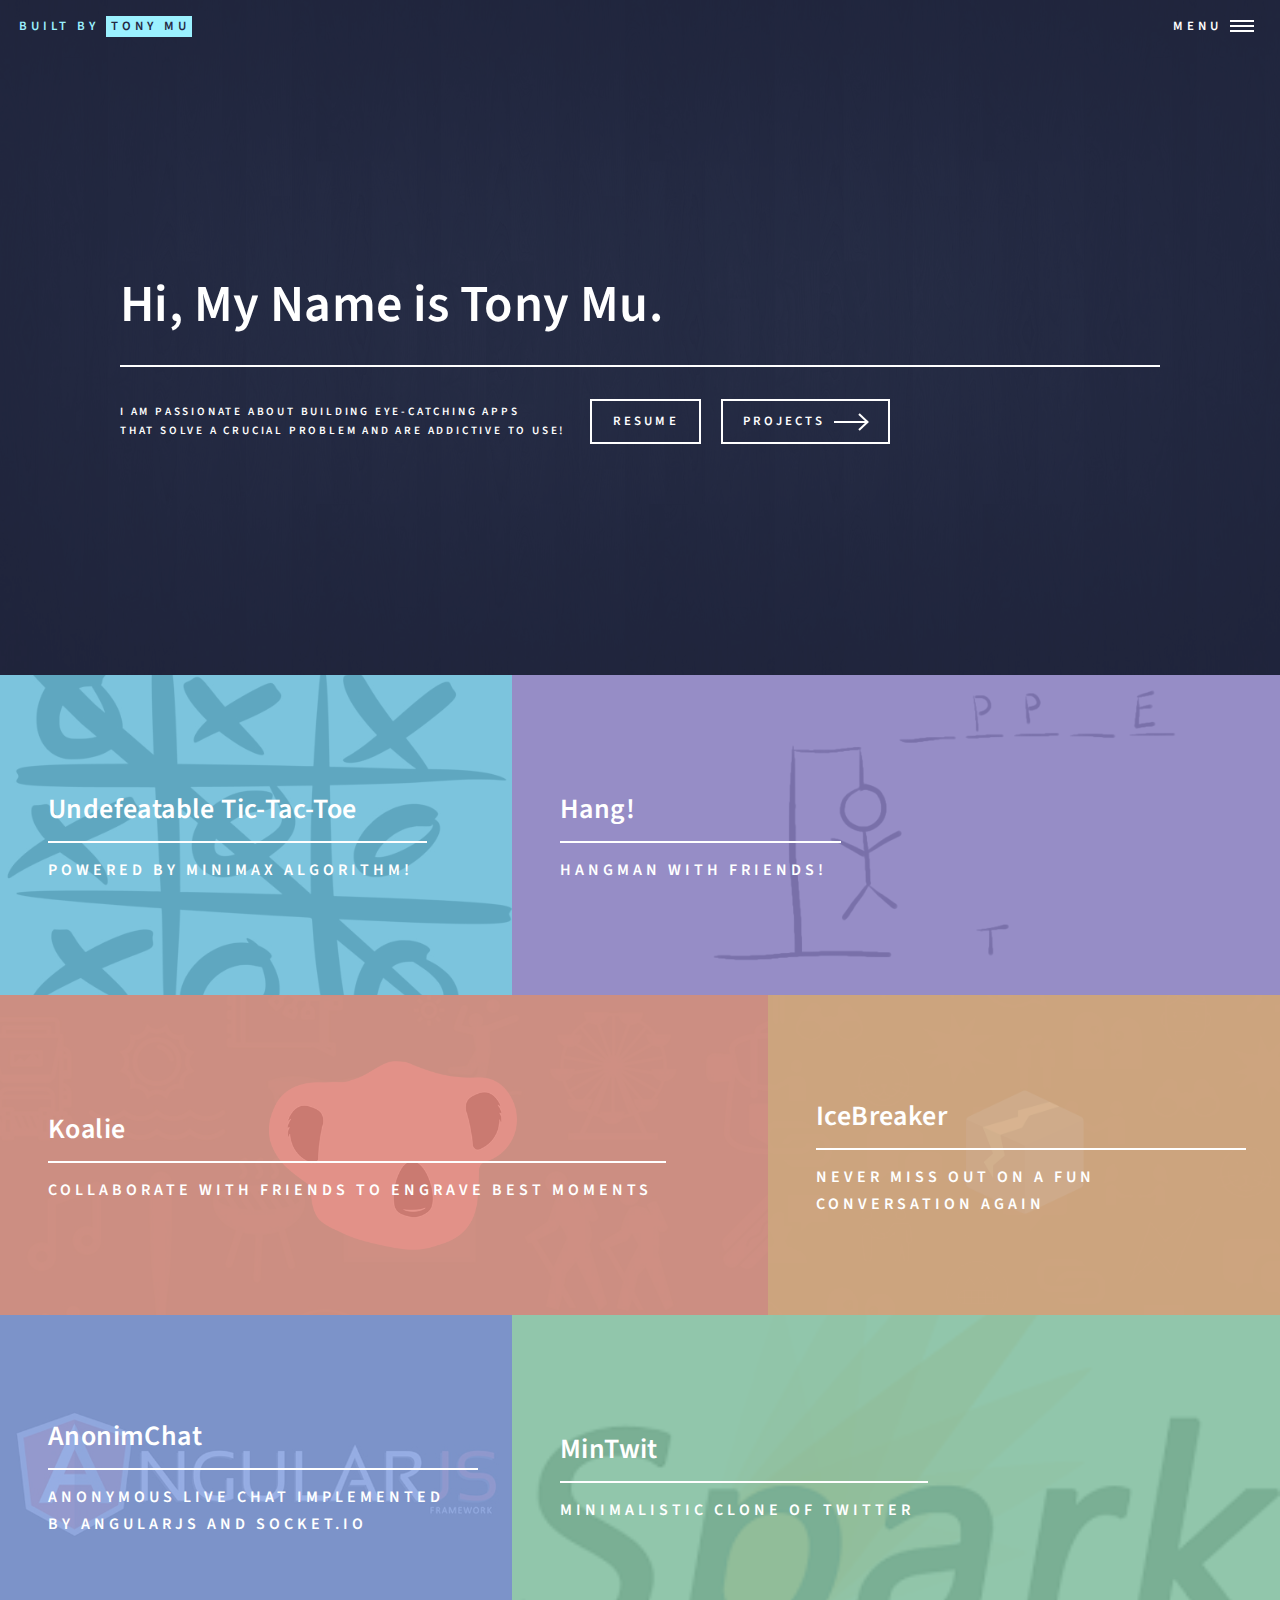
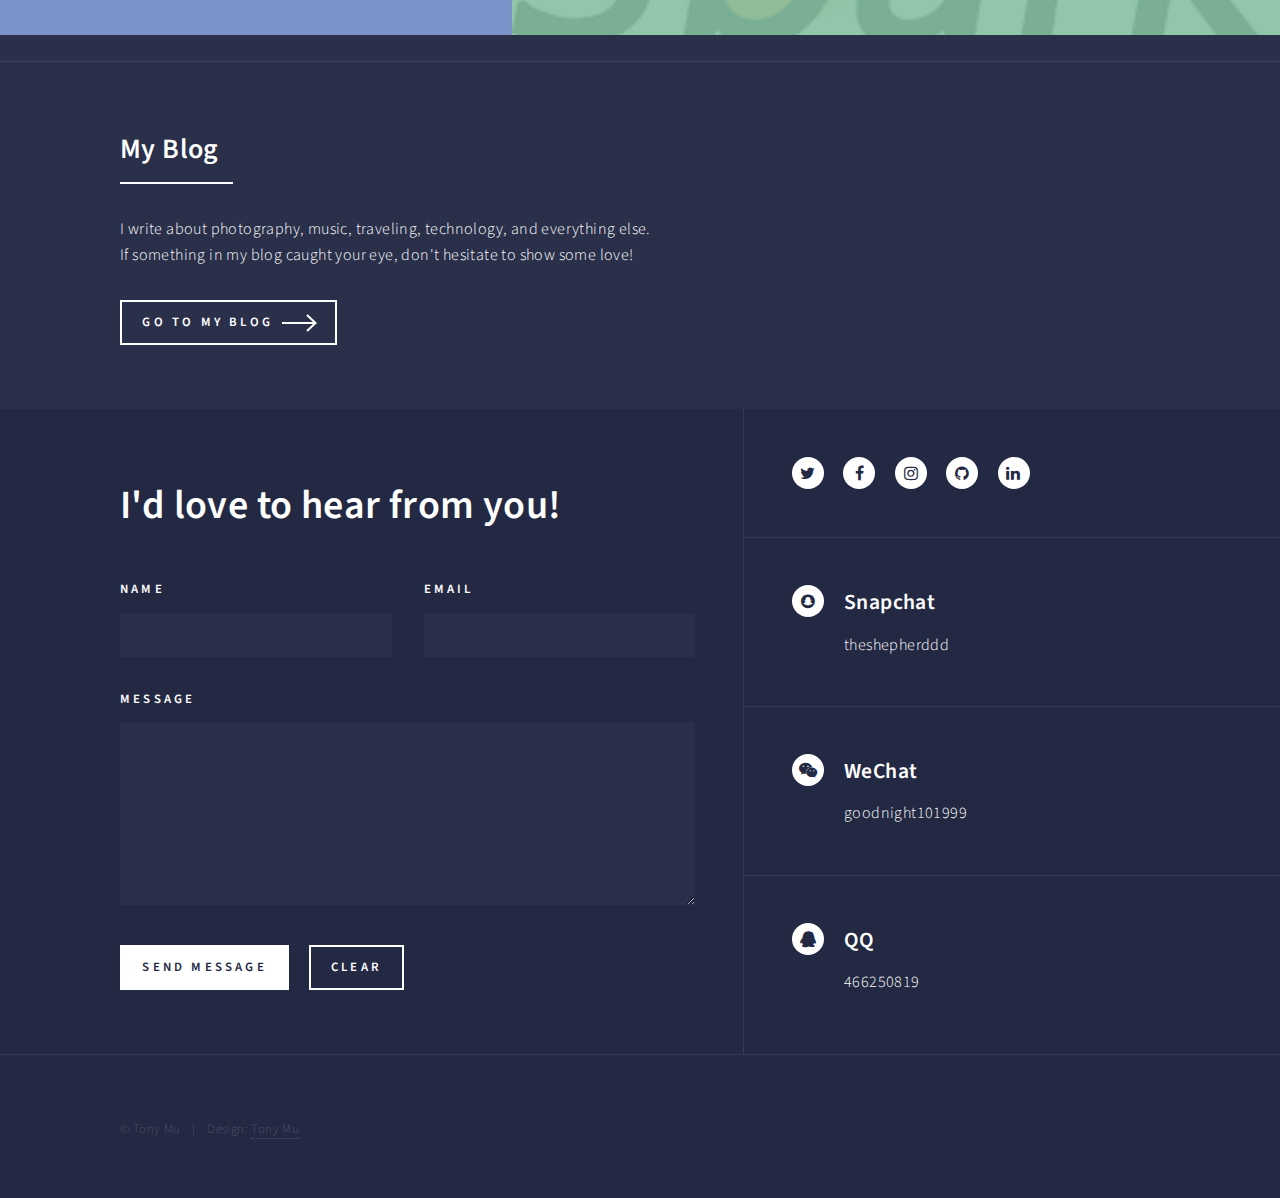
==== commit fb699c4d: "added index page entry of tic-tac-toe" ====
--- a/index.html
+++ b/index.html
@@ -62,13 +62,23 @@
 					<div id="main">
 
 						<!-- One -->
-							<section id="one" class="tiles">
+						<section id="one" class="tiles">
+							<article>
+								<span class="image">
+									<img src="images/pic06.png" alt="" />
+								</span>
+								<header class="major">
+									<h3><a href="tic-tac-toe.html" class="link">Undefeatable Tic-Tac-Toe</a></h3>
+									<p>Powered by minimax algorithm!</p>
+								</header>
+							</article>
+
 								<article>
 									<span class="image">
 										<img src="images/pic05.png" alt="" />
 									</span>
 									<header class="major">
-										<h3><a href="http://hangman-tonymu.herokuapp.com/" class="link">Hang!</a></h3>
+										<h3><a href="hang.html" class="link">Hang!</a></h3>
 										<p>Hangman with Friends!</p>
 									</header>
 								</article>
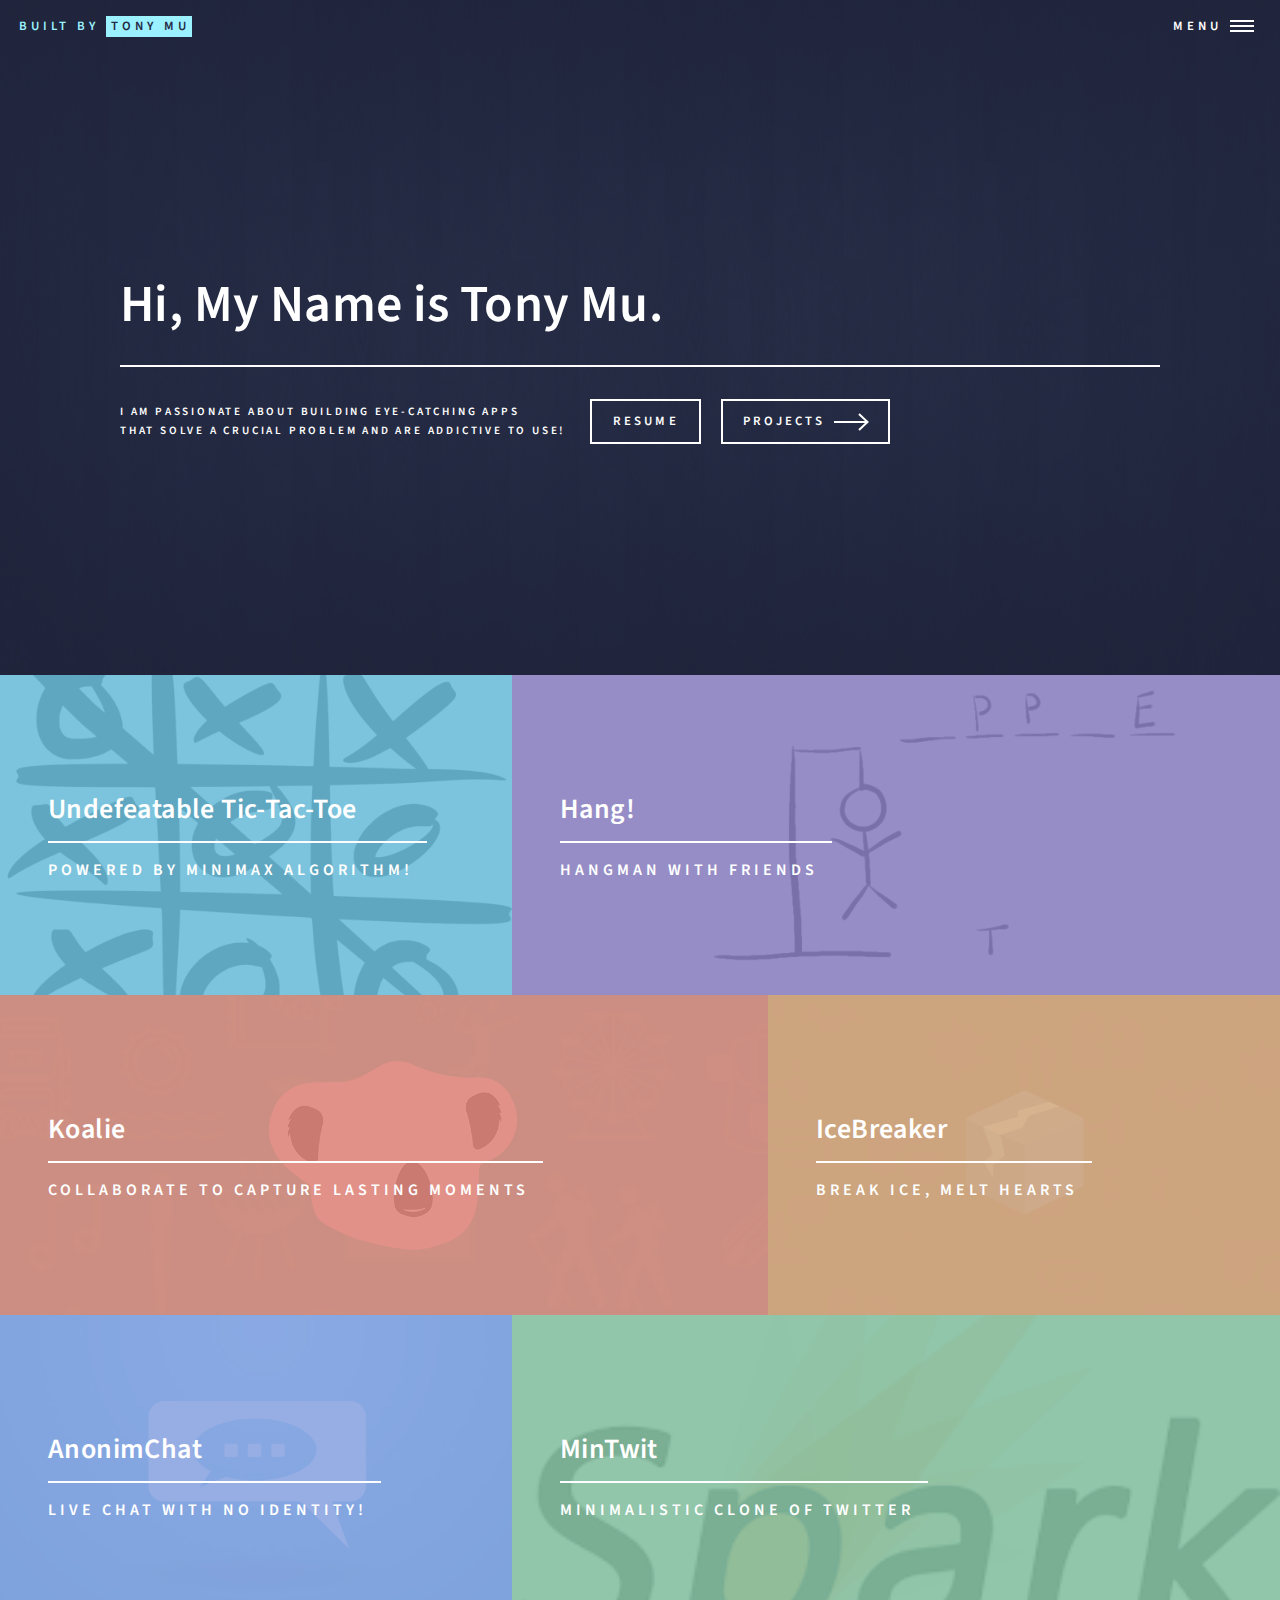
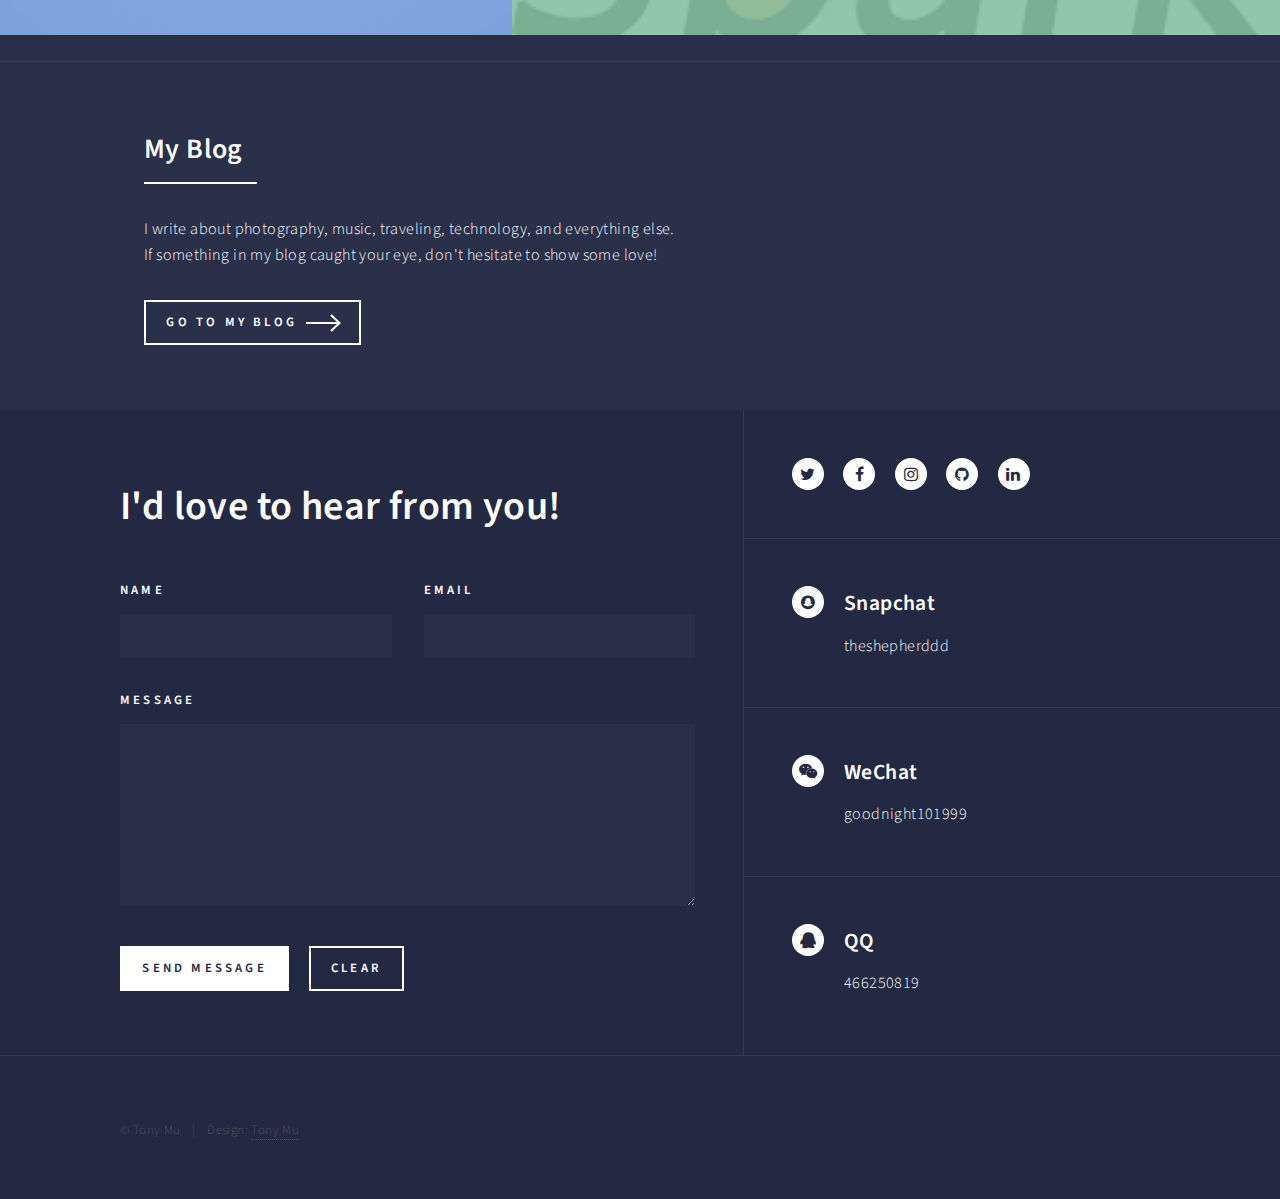
==== commit 607b8cf0: "changed image for live chat and some sloagons" ====
--- a/index.html
+++ b/index.html
@@ -79,7 +79,7 @@
 									</span>
 									<header class="major">
 										<h3><a href="hang.html" class="link">Hang!</a></h3>
-										<p>Hangman with Friends!</p>
+										<p>Hangman with Friends</p>
 									</header>
 								</article>
 
@@ -89,7 +89,7 @@
 									</span>
 									<header class="major">
 										<h3><a href="koalie.html" class="link">Koalie</a></h3>
-										<p>Collaborate with friends to engrave best moments</p>
+										<p>Collaborate to Capture Lasting Moments</p>
 									</header>
 								</article>
 
@@ -99,7 +99,7 @@
 									</span>
 									<header class="major">
 										<h3><a href="icebreaker.html" class="link">IceBreaker</a></h3>
-										<p>Never miss out on a fun conversation again</p>
+										<p>Break Ice, Melt Hearts</p>
 									</header>
 								</article>
 
@@ -109,7 +109,7 @@
 									</span>
 									<header class="major">
 										<h3><a href="https://github.com/tonymuu/live-chat-app" class="link">AnonimChat</a></h3>
-										<p>Anonymous live chat implemented by AngularJS and Socket.io</p>
+										<p>Live chat with No Identity!</p>
 									</header>
 								</article>
 
@@ -128,16 +128,18 @@
 
 						<!-- Two -->
 							<section id="two">
-								<div class="inner">
-									<header class="major">
-										<h2 id="content">My Blog</h2>
-									</header>
-									<div class="content">
-										<p>I write about photography, music, traveling, technology, and everything else. <br>
-											If something in my blog caught your eye, don't hesitate to show some love!
-										<ul class="actions">
-											<li><a href="http://www.itonymu.com/" class="button next">Go to My Blog</a></li>
-										</ul></p>
+								<div class="inner row">
+									<div class="col-md-8">
+										<header class="major">
+											<h2 id="content">My Blog</h2>
+										</header>
+										<div class="content">
+											<p>I write about photography, music, traveling, technology, and everything else. <br>
+												If something in my blog caught your eye, don't hesitate to show some love!
+											<ul class="actions">
+												<li><a href="http://www.itonymu.com/" class="button next">Go to My Blog</a></li>
+											</ul></p>
+										</div>
 									</div>
 								</div>
 							</section>
